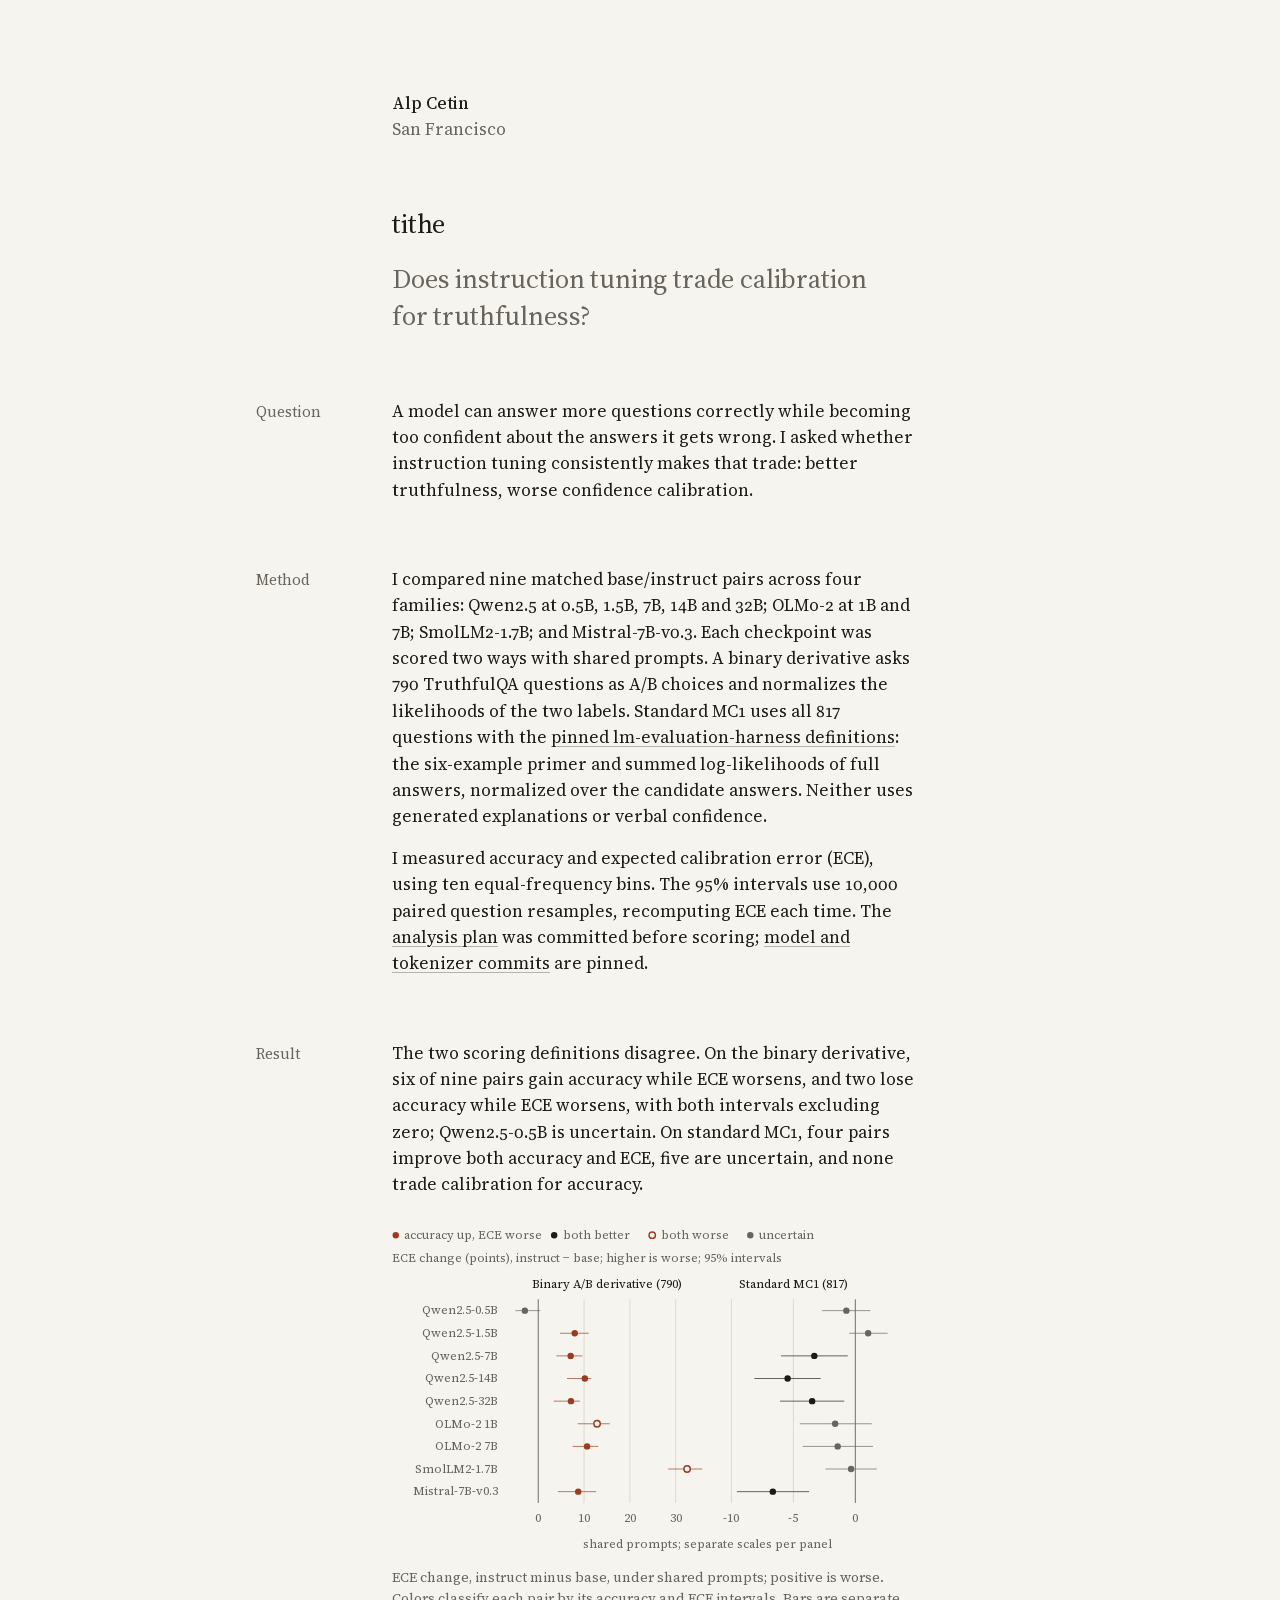
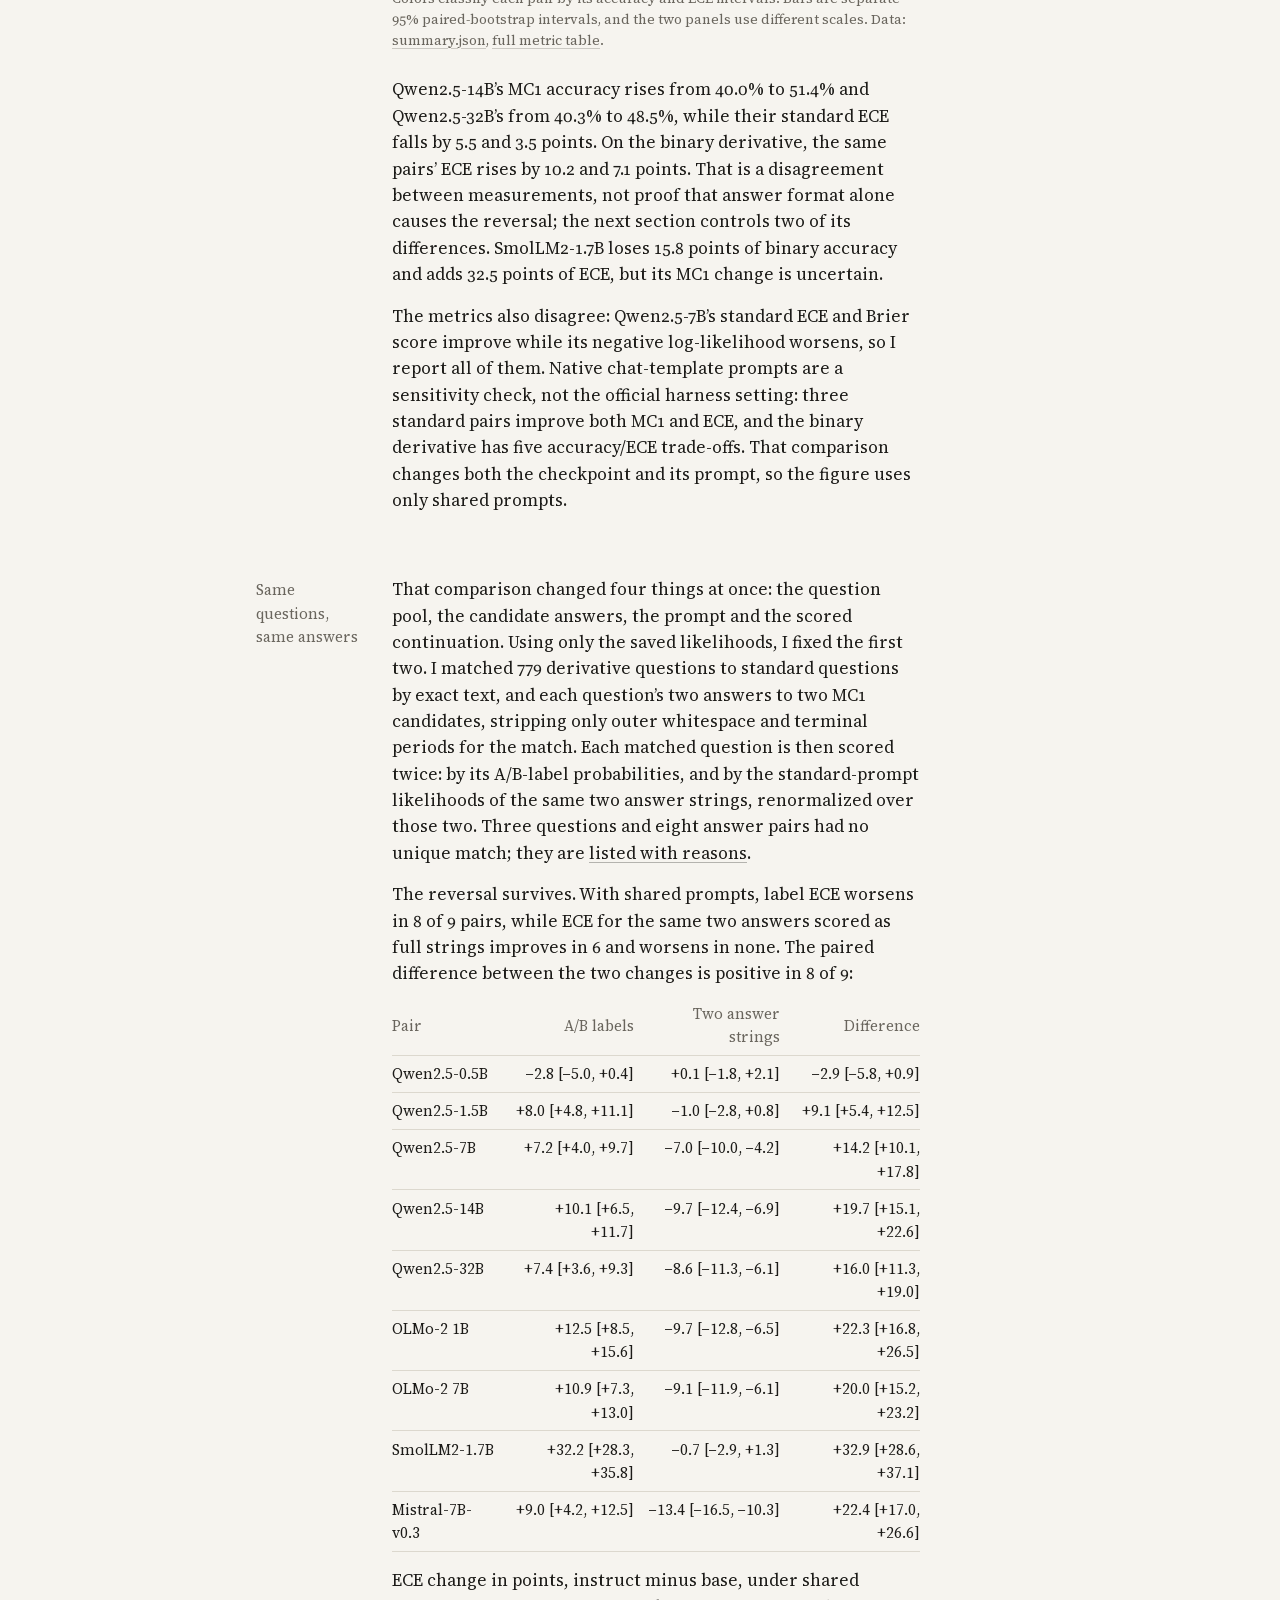
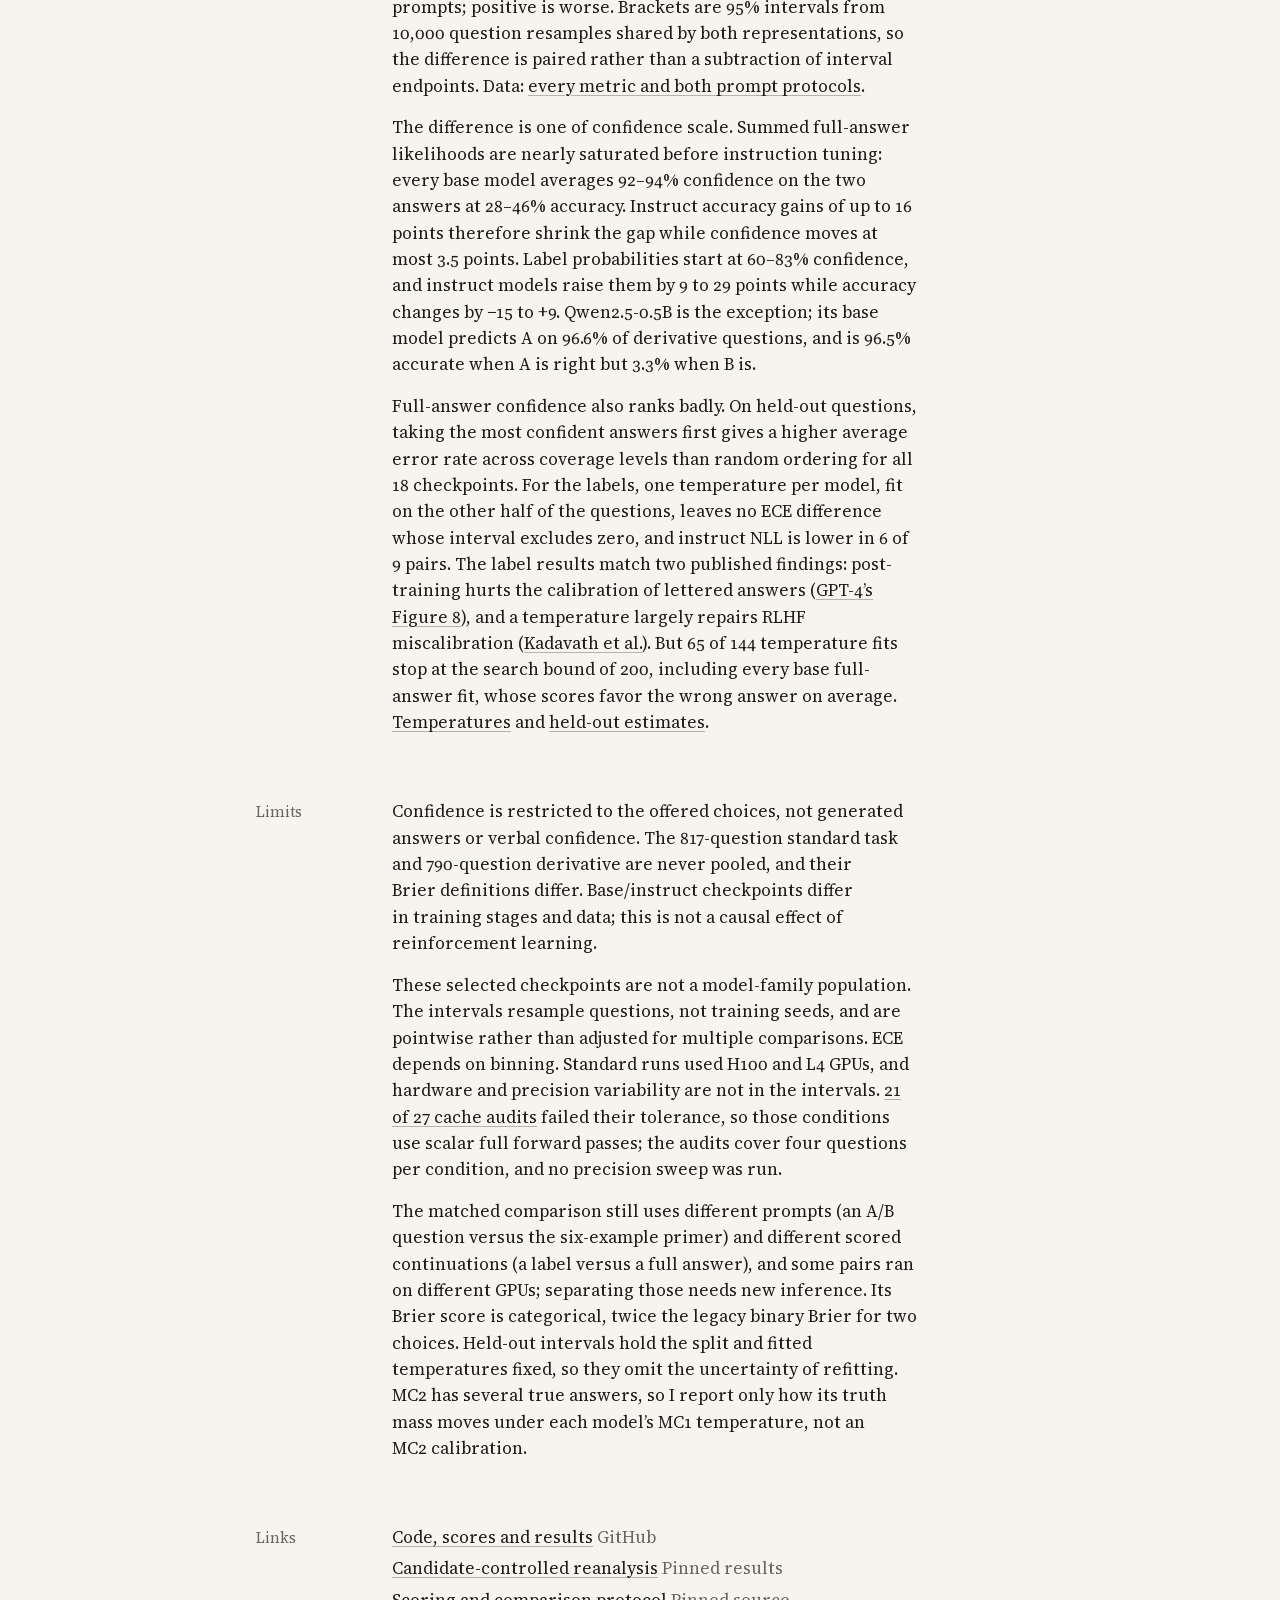
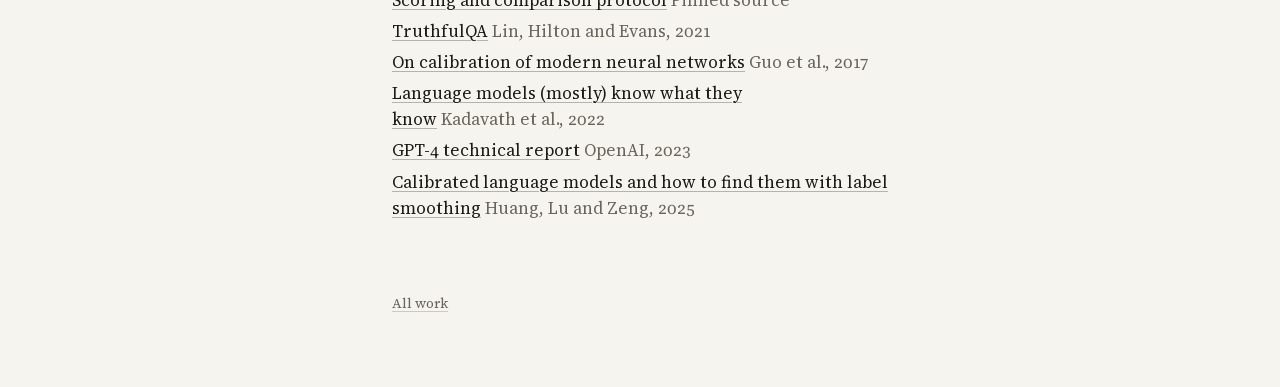
==== projects/alignmenttax/index.html @ 7b798b9d "Add the candidate-controlled tithe reanalysis" ====
<!doctype html>
<html lang="en">
<head>
  <meta charset="utf-8">
  <meta name="viewport" content="width=device-width, initial-scale=1">
  <title>tithe · Alp Cetin</title>
  <meta name="description" content="Nine base/instruct pairs on TruthfulQA: on the same questions and answers, instruction tuning worsens calibration under A/B-label scoring and improves it under full-answer scoring.">
  <link rel="canonical" href="https://mottopanikeiku.github.io/projects/alignmenttax/">
  <meta name="color-scheme" content="light dark">
  <meta name="theme-color" media="(prefers-color-scheme: light)" content="#f6f4ef">
  <meta name="theme-color" media="(prefers-color-scheme: dark)" content="#151412">
  <link rel="icon" href="/favicon.svg" type="image/svg+xml">
  <link rel="apple-touch-icon" href="/apple-touch-icon.png">
  <link rel="preload" href="/fonts/text-roman.woff2" as="font" type="font/woff2" crossorigin>
  <link rel="preload" href="/fonts/display-roman.woff2" as="font" type="font/woff2" crossorigin>
  <link rel="stylesheet" href="/site.css?v=0d1abf57f3">
  <meta property="og:type" content="article">
  <meta property="og:site_name" content="Alp Cetin">
  <meta property="og:title" content="tithe">
  <meta property="og:description" content="On the same TruthfulQA questions and answers, instruction tuning’s calibration change flips with how the answer is scored.">
  <meta property="og:url" content="https://mottopanikeiku.github.io/projects/alignmenttax/">
  <meta property="og:image" content="https://mottopanikeiku.github.io/og/alignmenttax.png">
  <meta property="og:image:width" content="1200">
  <meta property="og:image:height" content="630">
  <meta name="twitter:card" content="summary_large_image">
</head>
<body>
<div class="page">

  <header class="masthead">
    <p class="name"><a href="/">Alp Cetin</a></p>
    <p>San Francisco</p>
  </header>

  <main class="content">

    <div class="intro">
      <h1>tithe</h1>
      <p>Does instruction tuning trade calibration for truthfulness?</p>
    </div>

    <section class="block" aria-labelledby="question">
      <h2 id="question">Question</h2>
      <div class="prose">
        <p>A model can answer more questions correctly while becoming too confident about the answers it gets wrong. I asked whether instruction tuning consistently makes that trade: better truthfulness, worse confidence calibration.</p>
      </div>
    </section>

    <section class="block" aria-labelledby="method">
      <h2 id="method">Method</h2>
      <div class="prose">
        <p>I compared nine matched base/instruct pairs across four families: Qwen2.5 at 0.5B, 1.5B, 7B, 14B and 32B; OLMo-2 at 1B and 7B; SmolLM2-1.7B; and Mistral-7B-v0.3. Each checkpoint was scored two ways with shared prompts. A binary derivative asks 790 TruthfulQA questions as A/B choices and normalizes the likelihoods of the two labels. Standard MC1 uses all 817 questions with the <a href="https://github.com/EleutherAI/lm-evaluation-harness/tree/d6de81643928d653435c431bae19945d41d32520/lm_eval/tasks/truthfulqa">pinned lm-evaluation-harness definitions</a>: the six-example primer and summed log-likelihoods of full answers, normalized over the candidate answers. Neither uses generated explanations or verbal confidence.</p>
        <p>I measured accuracy and expected calibration error (ECE), using ten equal-frequency bins. The 95% intervals use 10,000 paired question resamples, recomputing ECE each time. The <a href="https://github.com/mottopanikeiku/tithe/commit/457f8c2">analysis plan</a> was committed before scoring; <a href="https://github.com/mottopanikeiku/tithe/blob/61b0ffb6890ca7f53b3e37b117b28167f57b8e88/configs/day_scale.json">model and tokenizer commits</a> are pinned.</p>
      </div>
    </section>

    <section class="block" aria-labelledby="result">
      <h2 id="result">Result</h2>
      <div class="prose">
        <p>The two scoring definitions disagree. On the binary derivative, six of nine pairs gain accuracy while ECE worsens, and two lose accuracy while ECE worsens, with both intervals excluding zero; Qwen2.5-0.5B is uncertain. On standard MC1, four pairs improve both accuracy and ECE, five are uncertain, and none trade calibration for accuracy.</p>
        <figure class="figure">
          <div class="scroll" tabindex="0" role="region" aria-labelledby="alignmenttax-title"><!-- figure:alignmenttax --><svg class="chart" viewBox="0 0 560 356" role="img" aria-labelledby="alignmenttax-title alignmenttax-desc"><title id="alignmenttax-title">Instruction tuning worsens binary-derivative ECE but not standard MC1 ECE</title><desc id="alignmenttax-desc">Expected calibration error change, instruct minus base, for nine pairs under shared prompts. On the 790-question binary derivative, six pairs gain accuracy while ECE worsens and two lose accuracy while ECE worsens; Qwen2.5-0.5B is uncertain. On 817-question standard MC1, four pairs improve both accuracy and ECE and five are uncertain. Bars are separate 95% question-bootstrap intervals.</desc><circle class="dot em" cx="4" cy="14" r="3.4"/><text x="13" y="18">accuracy up, ECE worse</text><circle class="dot strong" cx="172" cy="14" r="3.4"/><text x="181" y="18">both better</text><circle class="dot hollow em" cx="276" cy="14" r="3.4"/><text x="285" y="18">both worse</text><circle class="dot" cx="380" cy="14" r="3.4"/><text x="389" y="18">uncertain</text><text x="0" y="42">ECE change (points), instruct − base; higher is worse; 95% intervals</text><text class="strong" text-anchor="middle" x="228" y="70">Binary A/B derivative (790)</text><line class="axis" x1="155.1" y1="82" x2="155.1" y2="298"/><text text-anchor="middle" x="155.1" y="318">0</text><line class="grid" x1="203.7" y1="82" x2="203.7" y2="298"/><text text-anchor="middle" x="203.7" y="318">10</text><line class="grid" x1="252.3" y1="82" x2="252.3" y2="298"/><text text-anchor="middle" x="252.3" y="318">20</text><line class="grid" x1="300.9" y1="82" x2="300.9" y2="298"/><text text-anchor="middle" x="300.9" y="318">30</text><text class="strong" text-anchor="middle" x="425.7" y="70">Standard MC1 (817)</text><line class="grid" x1="360" y1="82" x2="360" y2="298"/><text text-anchor="middle" x="360" y="318">-10</text><line class="grid" x1="425.7" y1="82" x2="425.7" y2="298"/><text text-anchor="middle" x="425.7" y="318">-5</text><line class="axis" x1="491.4" y1="82" x2="491.4" y2="298"/><text text-anchor="middle" x="491.4" y="318">0</text><text text-anchor="end" x="112" y="98">Qwen2.5-0.5B</text><line class="ci" x1="131" y1="94" x2="157.2" y2="94"/><circle class="dot" cx="140.9" cy="94" r="3.4"/><line class="ci" x1="456" y1="94" x2="507.4" y2="94"/><circle class="dot" cx="481.9" cy="94" r="3.4"/><text text-anchor="end" x="112" y="122">Qwen2.5-1.5B</text><line class="ci em" x1="178.2" y1="118" x2="208.7" y2="118"/><circle class="dot em" cx="193.8" cy="118" r="3.4"/><line class="ci" x1="484.9" y1="118" x2="525.7" y2="118"/><circle class="dot" cx="505" cy="118" r="3.4"/><text text-anchor="end" x="112" y="146">Qwen2.5-7B</text><line class="ci em" x1="174.4" y1="142" x2="202" y2="142"/><circle class="dot em" cx="189.5" cy="142" r="3.4"/><line class="ci strong" x1="412.5" y1="142" x2="483.4" y2="142"/><circle class="dot strong" cx="447.9" cy="142" r="3.4"/><text text-anchor="end" x="112" y="170">Qwen2.5-14B</text><line class="ci em" x1="185.6" y1="166" x2="211.4" y2="166"/><circle class="dot em" cx="204.5" cy="166" r="3.4"/><line class="ci strong" x1="384.3" y1="166" x2="454.7" y2="166"/><circle class="dot strong" cx="419.6" cy="166" r="3.4"/><text text-anchor="end" x="112" y="194">Qwen2.5-32B</text><line class="ci em" x1="171.6" y1="190" x2="199.3" y2="190"/><circle class="dot em" cx="189.8" cy="190" r="3.4"/><line class="ci strong" x1="411.5" y1="190" x2="479.7" y2="190"/><circle class="dot strong" cx="445.6" cy="190" r="3.4"/><text text-anchor="end" x="112" y="218">OLMo-2 1B</text><line class="ci em" x1="196.9" y1="214" x2="231" y2="214"/><circle class="dot hollow em" cx="217.5" cy="214" r="3.4"/><line class="ci" x1="432.5" y1="214" x2="508.9" y2="214"/><circle class="dot" cx="470" cy="214" r="3.4"/><text text-anchor="end" x="112" y="242">OLMo-2 7B</text><line class="ci em" x1="191.5" y1="238" x2="218.8" y2="238"/><circle class="dot em" cx="206.9" cy="238" r="3.4"/><line class="ci" x1="435.5" y1="238" x2="510.1" y2="238"/><circle class="dot" cx="472.7" cy="238" r="3.4"/><text text-anchor="end" x="112" y="266">SmolLM2-1.7B</text><line class="ci em" x1="292.9" y1="262" x2="329" y2="262"/><circle class="dot hollow em" cx="313" cy="262" r="3.4"/><line class="ci" x1="459.8" y1="262" x2="514.2" y2="262"/><circle class="dot" cx="486.9" cy="262" r="3.4"/><text text-anchor="end" x="112" y="290">Mistral-7B-v0.3</text><line class="ci em" x1="176" y1="286" x2="216.5" y2="286"/><circle class="dot em" cx="197.5" cy="286" r="3.4"/><line class="ci strong" x1="365.8" y1="286" x2="442.4" y2="286"/><circle class="dot strong" cx="403.9" cy="286" r="3.4"/><text text-anchor="middle" x="335" y="346">shared prompts; separate scales per panel</text></svg><!-- /figure:alignmenttax --></div>
          <figcaption>ECE change, instruct minus base, under shared prompts; positive is worse. Colors classify each pair by its accuracy and ECE intervals. Bars are separate 95% paired-bootstrap intervals, and the two panels use different scales. Data: <a href="https://github.com/mottopanikeiku/tithe/blob/61b0ffb6890ca7f53b3e37b117b28167f57b8e88/results/day_scale/analysis/summary.json">summary.json</a>, <a href="https://github.com/mottopanikeiku/tithe/blob/61b0ffb6890ca7f53b3e37b117b28167f57b8e88/results/day_scale/analysis/summary.csv">full metric table</a>.</figcaption>
        </figure>
        <p>Qwen2.5-14B’s MC1 accuracy rises from 40.0% to 51.4% and Qwen2.5-32B’s from 40.3% to 48.5%, while their standard ECE falls by 5.5 and 3.5 points. On the binary derivative, the same pairs’ ECE rises by 10.2 and 7.1 points. That is a disagreement between measurements, not proof that answer format alone causes the reversal; the next section controls two of its differences. SmolLM2-1.7B loses 15.8 points of binary accuracy and adds 32.5 points of ECE, but its MC1 change is uncertain.</p>
        <p>The metrics also disagree: Qwen2.5-7B’s standard ECE and Brier score improve while its negative log-likelihood worsens, so I report all of them. Native chat-template prompts are a sensitivity check, not the official harness setting: three standard pairs improve both MC1 and ECE, and the binary derivative has five accuracy/ECE trade-offs. That comparison changes both the checkpoint and its prompt, so the figure uses only shared prompts.</p>
      </div>
    </section>

    <section class="block" aria-labelledby="control">
      <h2 id="control">Same questions, same answers</h2>
      <div class="prose">
        <p>That comparison changed four things at once: the question pool, the candidate answers, the prompt and the scored continuation. Using only the saved likelihoods, I fixed the first two. I matched 779 derivative questions to standard questions by exact text, and each question’s two answers to two MC1 candidates, stripping only outer whitespace and terminal periods for the match. Each matched question is then scored twice: by its A/B-label probabilities, and by the standard-prompt likelihoods of the same two answer strings, renormalized over those two. Three questions and eight answer pairs had no unique match; they are <a href="https://github.com/mottopanikeiku/tithe/blob/0711b19a3de77f3c46267012ee9f187a13078f7c/results/reanalysis/matching.json">listed with reasons</a>.</p>
        <p>The reversal survives. With shared prompts, label ECE worsens in 8 of 9 pairs, while ECE for the same two answers scored as full strings improves in 6 and worsens in none. The paired difference between the two changes is positive in 8 of 9:</p>
        <div class="scroll" tabindex="0" role="region" aria-label="ECE change on 779 matched questions">
        <table class="table">
          <thead>
            <tr><th scope="col">Pair</th><th scope="col" class="num">A/B labels</th><th scope="col" class="num">Two answer strings</th><th scope="col" class="num">Difference</th></tr>
          </thead>
          <tbody>
            <tr><td>Qwen2.5-0.5B</td><td class="num">−2.8 [−5.0, +0.4]</td><td class="num">+0.1 [−1.8, +2.1]</td><td class="num">−2.9 [−5.8, +0.9]</td></tr>
            <tr><td>Qwen2.5-1.5B</td><td class="num">+8.0 [+4.8, +11.1]</td><td class="num">−1.0 [−2.8, +0.8]</td><td class="num">+9.1 [+5.4, +12.5]</td></tr>
            <tr><td>Qwen2.5-7B</td><td class="num">+7.2 [+4.0, +9.7]</td><td class="num">−7.0 [−10.0, −4.2]</td><td class="num">+14.2 [+10.1, +17.8]</td></tr>
            <tr><td>Qwen2.5-14B</td><td class="num">+10.1 [+6.5, +11.7]</td><td class="num">−9.7 [−12.4, −6.9]</td><td class="num">+19.7 [+15.1, +22.6]</td></tr>
            <tr><td>Qwen2.5-32B</td><td class="num">+7.4 [+3.6, +9.3]</td><td class="num">−8.6 [−11.3, −6.1]</td><td class="num">+16.0 [+11.3, +19.0]</td></tr>
            <tr><td>OLMo-2 1B</td><td class="num">+12.5 [+8.5, +15.6]</td><td class="num">−9.7 [−12.8, −6.5]</td><td class="num">+22.3 [+16.8, +26.5]</td></tr>
            <tr><td>OLMo-2 7B</td><td class="num">+10.9 [+7.3, +13.0]</td><td class="num">−9.1 [−11.9, −6.1]</td><td class="num">+20.0 [+15.2, +23.2]</td></tr>
            <tr><td>SmolLM2-1.7B</td><td class="num">+32.2 [+28.3, +35.8]</td><td class="num">−0.7 [−2.9, +1.3]</td><td class="num">+32.9 [+28.6, +37.1]</td></tr>
            <tr><td>Mistral-7B-v0.3</td><td class="num">+9.0 [+4.2, +12.5]</td><td class="num">−13.4 [−16.5, −10.3]</td><td class="num">+22.4 [+17.0, +26.6]</td></tr>
          </tbody>
        </table>
        </div>
        <p>ECE change in points, instruct minus base, under shared prompts; positive is worse. Brackets are 95% intervals from 10,000 question resamples shared by both representations, so the difference is paired rather than a subtraction of interval endpoints. Data: <a href="https://github.com/mottopanikeiku/tithe/blob/0711b19a3de77f3c46267012ee9f187a13078f7c/results/reanalysis/candidate_control.csv">every metric and both prompt protocols</a>.</p>
        <p>The difference is one of confidence scale. Summed full-answer likelihoods are nearly saturated before instruction tuning: every base model averages 92–94% confidence on the two answers at 28–46% accuracy. Instruct accuracy gains of up to 16 points therefore shrink the gap while confidence moves at most 3.5 points. Label probabilities start at 60–83% confidence, and instruct models raise them by 9 to 29 points while accuracy changes by −15 to +9. Qwen2.5-0.5B is the exception; its base model predicts A on 96.6% of derivative questions, and is 96.5% accurate when A is right but 3.3% when B is.</p>
        <p>Full-answer confidence also ranks badly. On held-out questions, taking the most confident answers first gives a higher average error rate across coverage levels than random ordering for all 18 checkpoints. For the labels, one temperature per model, fit on the other half of the questions, leaves no ECE difference whose interval excludes zero, and instruct NLL is lower in 6 of 9 pairs. The label results match two published findings: post-training hurts the calibration of lettered answers (<a href="https://arxiv.org/html/2303.08774v6#S5.F8">GPT-4’s Figure 8</a>), and a temperature largely repairs RLHF miscalibration (<a href="https://arxiv.org/abs/2207.05221">Kadavath et al.</a>). But 65 of 144 temperature fits stop at the search bound of 200, including every base full-answer fit, whose scores favor the wrong answer on average. <a href="https://github.com/mottopanikeiku/tithe/blob/0711b19a3de77f3c46267012ee9f187a13078f7c/results/reanalysis/temperatures.csv">Temperatures</a> and <a href="https://github.com/mottopanikeiku/tithe/blob/0711b19a3de77f3c46267012ee9f187a13078f7c/results/reanalysis/held_out.csv">held-out estimates</a>.</p>
      </div>
    </section>

    <section class="block" aria-labelledby="limits">
      <h2 id="limits">Limits</h2>
      <div class="prose">
        <p>Confidence is restricted to the offered choices, not generated answers or verbal confidence. The 817-question standard task and 790-question derivative are never pooled, and their Brier definitions differ. Base/instruct checkpoints differ in training stages and data; this is not a causal effect of reinforcement learning.</p>
        <p>These selected checkpoints are not a model-family population. The intervals resample questions, not training seeds, and are pointwise rather than adjusted for multiple comparisons. ECE depends on binning. Standard runs used H100 and L4 GPUs, and hardware and precision variability are not in the intervals. <a href="https://github.com/mottopanikeiku/tithe/blob/61b0ffb6890ca7f53b3e37b117b28167f57b8e88/results/day_scale/numerical_audit.json">21 of 27 cache audits</a> failed their tolerance, so those conditions use scalar full forward passes; the audits cover four questions per condition, and no precision sweep was run.</p>
        <p>The matched comparison still uses different prompts (an A/B question versus the six-example primer) and different scored continuations (a label versus a full answer), and some pairs ran on different GPUs; separating those needs new inference. Its Brier score is categorical, twice the legacy binary Brier for two choices. Held-out intervals hold the split and fitted temperatures fixed, so they omit the uncertainty of refitting. MC2 has several true answers, so I report only how its truth mass moves under each model’s MC1 temperature, not an MC2 calibration.</p>
      </div>
    </section>

    <section class="block" aria-labelledby="links">
      <h2 id="links">Links</h2>
      <ul class="rows">
        <li class="entry"><p class="title"><a href="https://github.com/mottopanikeiku/tithe">Code, scores and results</a> <span class="org">GitHub</span></p></li>
        <li class="entry"><p class="title"><a href="https://github.com/mottopanikeiku/tithe/tree/0711b19a3de77f3c46267012ee9f187a13078f7c/results/reanalysis">Candidate-controlled reanalysis</a> <span class="org">Pinned results</span></p></li>
        <li class="entry"><p class="title"><a href="https://github.com/mottopanikeiku/tithe/blob/61b0ffb6890ca7f53b3e37b117b28167f57b8e88/docs/PROTOCOL.md">Scoring and comparison protocol</a> <span class="org">Pinned source</span></p></li>
        <li class="entry"><p class="title"><a href="https://arxiv.org/abs/2109.07958">TruthfulQA</a> <span class="org">Lin, Hilton and Evans, 2021</span></p></li>
        <li class="entry"><p class="title"><a href="https://arxiv.org/abs/1706.04599">On calibration of modern neural networks</a> <span class="org">Guo et al., 2017</span></p></li>
        <li class="entry"><p class="title"><a href="https://arxiv.org/abs/2207.05221">Language models (mostly) know what they know</a> <span class="org">Kadavath et al., 2022</span></p></li>
        <li class="entry"><p class="title"><a href="https://arxiv.org/abs/2303.08774">GPT-4 technical report</a> <span class="org">OpenAI, 2023</span></p></li>
        <li class="entry"><p class="title"><a href="https://arxiv.org/abs/2508.00264">Calibrated language models and how to find them with label smoothing</a> <span class="org">Huang, Lu and Zeng, 2025</span></p></li>
      </ul>
    </section>

  </main>

  <footer class="colophon">
    <p><a href="/">All work</a></p>
  </footer>

</div>
</body>
</html>
---- site.css ----
/* After editing this file, run `python3 tools/stamp.py` so pages link the
   new version instead of a browser's cached copy.

   Source Serif 4 by Frank Grießhammer, subset and renamed per its OFL
   Reserved Font Name; see tools/subset-fonts.py and fonts/OFL.txt. */

@font-face {
  font-family: "AC Text";
  src: url("/fonts/text-roman.woff2") format("woff2");
  font-weight: 400 600;
  font-style: normal;
  font-display: swap;
}

@font-face {
  font-family: "AC Display";
  src: url("/fonts/display-roman.woff2") format("woff2");
  font-weight: 400;
  font-style: normal;
  font-display: swap;
}

:root {
  --paper: #f6f4ef;
  --ink: #1c1b18;
  --muted: #69655d;
  --accent: #9a3b22;
  --rule: #dcd8ce;
  --signal: #c8331e; /* the tenth dot in the Tenth Man Labs mark */
  --serif: "AC Text", Charter, "Bitstream Charter", "Sitka Text", Cambria, Georgia, serif;
  color-scheme: light dark;
}

@media (prefers-color-scheme: dark) {
  :root {
    --paper: #151412;
    --ink: #e8e5de;
    --muted: #9d988e;
    --accent: #e08f72;
    --rule: #2f2d29;
    --signal: #e2553d;
  }

  body {
    -webkit-font-smoothing: antialiased;
    -moz-osx-font-smoothing: grayscale;
  }
}

*,
*::before,
*::after {
  box-sizing: border-box;
}

html {
  background: var(--paper);
  color: var(--ink);
  -webkit-text-size-adjust: 100%;
  text-size-adjust: 100%;
}

body {
  margin: 0;
  font-family: var(--serif);
  font-size: 1.0625rem;
  line-height: 1.55;
  font-kerning: normal;
  font-variant-numeric: oldstyle-nums proportional-nums;
  font-synthesis: none;
}

h1,
h2,
h3,
p,
ul {
  margin: 0;
  padding: 0;
  font-size: inherit;
  font-weight: inherit;
}

ul {
  list-style: none;
}

p {
  text-wrap: pretty;
}

a {
  color: inherit;
  text-decoration-line: underline;
  text-decoration-thickness: 0.06em;
  text-underline-offset: 0.2em;
  text-decoration-color: color-mix(in srgb, currentColor 30%, transparent);
  transition: text-decoration-color 120ms ease-out;
}

a:hover {
  text-decoration-color: currentColor;
}

a:focus-visible {
  outline: 2px solid var(--accent);
  outline-offset: 2px;
  border-radius: 1px;
}

::selection {
  background: color-mix(in srgb, var(--accent) 24%, transparent);
}

.nb {
  white-space: nowrap;
}

.print-only {
  display: none;
}

.vh {
  position: absolute;
  width: 1px;
  height: 1px;
  overflow: hidden;
  clip-path: inset(50%);
  white-space: nowrap;
}

/* Layout: every line of text starts at one left edge. Section names hang
   in the left margin; years sit in a narrow column on the right. */

.page {
  display: grid;
  column-gap: 2rem;
  grid-template-columns:
    [full-start] minmax(0, 1fr)
    [label-start] 6.5rem
    [label-end main-start] minmax(0, 33rem)
    [main-end year-start] 4.5rem
    [year-end] minmax(0, 1fr) [full-end];
  padding-block: clamp(3rem, 10vh, 7rem) clamp(3rem, 8vh, 5rem);
}

.masthead,
.intro,
.colophon {
  grid-column: main-start / year-end;
}

.content,
.block {
  grid-column: label-start / year-end;
  display: grid;
  grid-template-columns: subgrid;
}

.block > ul,
.entry {
  grid-column: main-start / year-end;
  display: grid;
  grid-template-columns: subgrid;
}

/* Masthead and intro */

.masthead .name {
  font-weight: 500;
}

.masthead .name a {
  text-decoration: none;
}

.masthead p:not(.name) {
  color: var(--muted);
}

.intro {
  margin-top: clamp(2.5rem, 7vh, 4.5rem);
  max-width: 31em;
  font-family: "AC Display", var(--serif);
  font-size: clamp(1.375rem, 1.05rem + 1.05vw, 1.6875rem);
  line-height: 1.36;
  letter-spacing: -0.006em;
}

.intro > * + * {
  margin-top: 0.7em;
  color: var(--muted);
}

/* Sections */

.block {
  margin-top: clamp(3rem, 7vh, 4.25rem);
  align-items: baseline;
}

.block > h2 {
  grid-column: label;
  grid-row: 1;
  font-size: 0.9375rem;
  color: var(--muted);
}

.block > ul {
  grid-row: 1;
  row-gap: 1.4rem;
}

.block > ul.rows {
  row-gap: 0.3rem;
}

.entry {
  align-items: baseline;
}

.title {
  grid-column: main;
  font-weight: 500;
}

.rows .title {
  font-weight: 400;
}

.title .org {
  white-space: nowrap;
  font-weight: 400;
  color: var(--muted);
}

.year {
  grid-column: year;
  text-align: right;
  font-size: 0.9375rem;
  color: var(--muted);
  font-variant-numeric: lining-nums tabular-nums;
}

.desc {
  grid-column: main;
  margin-top: 0.2rem;
  color: var(--muted);
}

/* Tenth Man Labs: the mark in the margin, the description in ink. */

.lead .mark {
  grid-column: label;
  grid-row: 1;
  align-self: start;
  width: 1.05rem;
  height: 1.05rem;
  margin-top: 0.3rem;
  fill: currentColor;
}

.lead .mark .tenth {
  fill: var(--signal);
}

.lead .desc {
  color: var(--ink);
}

.lead .desc + .desc {
  margin-top: 0.6rem;
}

code {
  font-family: ui-monospace, "SF Mono", Menlo, Consolas, "Liberation Mono", monospace;
  font-size: 0.82em;
}

/* Project pages: prose in the main column, section names in the margin. */

.block > .prose {
  grid-column: main;
  grid-row: 1;
}

.prose > * + * {
  margin-top: 0.9em;
}

.prose .figure {
  margin: 1.5rem 0 1.6rem;
}

.figure .scroll {
  overflow-x: auto;
}

.figure .scroll:focus-visible {
  outline: 2px solid var(--accent);
  outline-offset: 2px;
}

.figure figcaption {
  margin-top: 0.6rem;
  font-size: 0.875rem;
  line-height: 1.5;
  color: var(--muted);
}

/* Figures are drawn by tools/figures.py; colors follow the theme. */

.chart {
  display: block;
  width: 100%;
  min-width: 440px;
  height: auto;
  overflow: visible;
}

.chart text {
  font-family: var(--serif);
  font-size: 13px;
  fill: var(--muted);
  font-variant-numeric: lining-nums tabular-nums;
}

.chart text.strong { fill: var(--ink); }
.chart text.em { fill: var(--accent); }
.chart text.on-dark { fill: var(--paper); }
.chart .grid { stroke: var(--rule); stroke-width: 1; }
.chart .axis { stroke: var(--muted); stroke-width: 1; }
.chart .line { fill: none; stroke: var(--muted); stroke-width: 1.5; }
.chart .line.strong { stroke: var(--ink); }
.chart .line.em { stroke: var(--accent); }
.chart .line.dash { stroke-dasharray: 5 4; }
.chart .line.faint { stroke-width: 1; opacity: 0.45; }
.chart .mean { stroke: var(--ink); stroke-width: 2.5; }
.chart .dot { fill: var(--muted); }
.chart .dot.strong { fill: var(--ink); }
.chart .dot.em { fill: var(--accent); }
.chart .dot.hollow { fill: var(--paper); stroke: var(--muted); stroke-width: 1; }
.chart .dot.hollow.em { stroke: var(--accent); stroke-width: 1.5; }
.chart .dot.hollow.strong { stroke: var(--ink); stroke-width: 1.5; }
.chart .ci { stroke: var(--muted); stroke-width: 1; opacity: 0.7; }
.chart .ci.strong { stroke: var(--ink); }
.chart .ci.em { stroke: var(--accent); }
.chart .seg.ink { fill: var(--ink); }
.chart .seg.em { fill: var(--accent); }
.chart .seg.muted { fill: var(--muted); }
.chart .seg.light { fill: var(--rule); }

.table {
  width: 100%;
  border-collapse: collapse;
  font-size: 0.9375rem;
  font-variant-numeric: lining-nums tabular-nums;
}

.table th {
  text-align: left;
  font-weight: 400;
  color: var(--muted);
  padding: 0 0.75rem 0.4rem 0;
  border-bottom: 1px solid var(--rule);
}

.table td {
  padding: 0.4rem 0.75rem 0.4rem 0;
  border-bottom: 1px solid var(--rule);
  vertical-align: baseline;
}

.table .num {
  text-align: right;
}

.table tr > :last-child {
  padding-right: 0;
}

.colophon {
  margin-top: clamp(3.5rem, 8vh, 5rem);
  font-size: 0.875rem;
  color: var(--muted);
}

/* Medium screens: same structure, narrower margins. */

@media screen and (max-width: 62rem) {
  .page {
    column-gap: 1.5rem;
    grid-template-columns:
      [full-start] minmax(1.25rem, 1fr)
      [label-start] 5.25rem
      [label-end main-start] minmax(0, 33rem)
      [main-end year-start] 3.75rem
      [year-end] minmax(1.25rem, 1fr) [full-end];
  }
}

/* Small screens: one column. Section names sit above their entries and
   years share the title line. */

@media screen and (max-width: 40rem) {
  body {
    font-size: 1.03125rem;
  }

  .page {
    column-gap: 0;
    grid-template-columns:
      [full-start] 1.25rem
      [label-start main-start] minmax(0, 1fr)
      [main-end year-start] auto
      [year-end label-end] 1.25rem [full-end];
  }

  .block > h2,
  .lead .mark {
    margin-bottom: 0.9rem;
  }

  .block > ul {
    grid-row: auto;
  }

  .block > .prose {
    grid-row: auto;
    grid-column: main-start / year-end;
  }

  .year {
    padding-left: 1rem;
  }

  .desc {
    grid-column: main-start / year-end;
  }

  .figure .scroll {
    margin-inline: -1.25rem;
    padding-inline: 1.25rem;
  }

  .chart {
    min-width: 480px;
  }
}

/* Print: a CV. Chromium cannot fragment nested subgrids across pages
   (pushed rows overlap the next section), so print uses blocks, floats
   for the margin labels, and a small grid per entry. */

@media print {
  :root {
    --paper: #fff;
    --ink: #000;
    --muted: #555;
    --signal: #c8331e;
  }

  @page {
    margin: 11mm 15mm;
  }

  html {
    font-size: 11px;
  }

  body {
    line-height: 1.4;
  }

  .page,
  .content,
  .block,
  .block > ul {
    display: block;
    padding: 0;
  }

  .masthead,
  .intro,
  .colophon,
  .block > ul {
    margin-left: 8.5rem;
  }

  .intro {
    margin-top: 0.8rem;
    font-size: 1.2rem;
    max-width: 34em;
  }

  .block {
    margin-top: 1rem;
  }

  .block > h2,
  .lead .mark {
    float: left;
    width: 6.5rem;
  }

  .lead .mark {
    width: 1.05rem;
  }

  .entry {
    grid-template-columns: [main-start] minmax(0, 1fr) [main-end year-start] 4.5rem [year-end];
    column-gap: 2rem;
    break-inside: avoid;
  }

  .entry + .entry {
    margin-top: 0.4rem;
  }

  .rows > .entry + .entry {
    margin-top: 0.15rem;
  }

  a {
    text-decoration: none;
  }

  [data-print]::after {
    content: "\2002" attr(data-print);
    font-weight: 400;
    font-size: 0.9em;
    color: var(--muted);
  }

  .colophon,
  .contact,
  .screen-only,
  .brief .desc {
    display: none;
  }

  .masthead .print-only {
    display: block;
  }
}
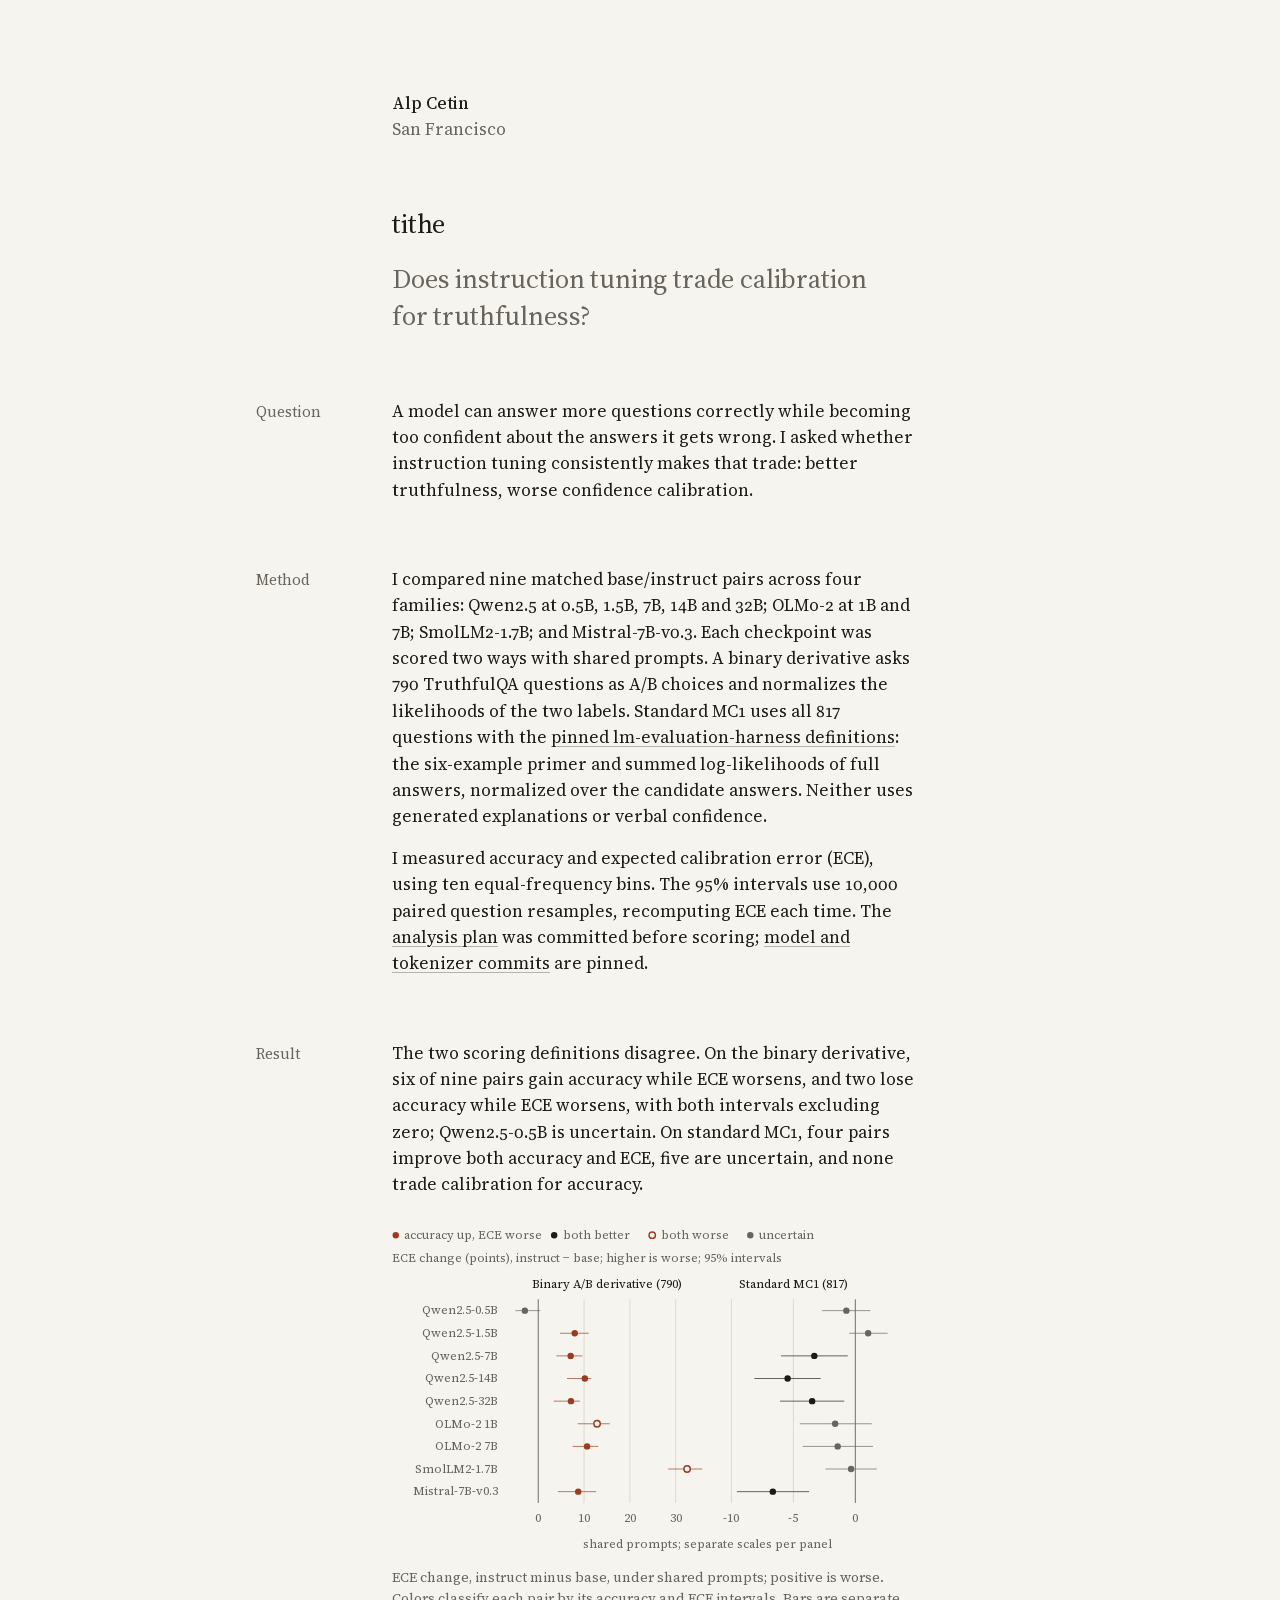
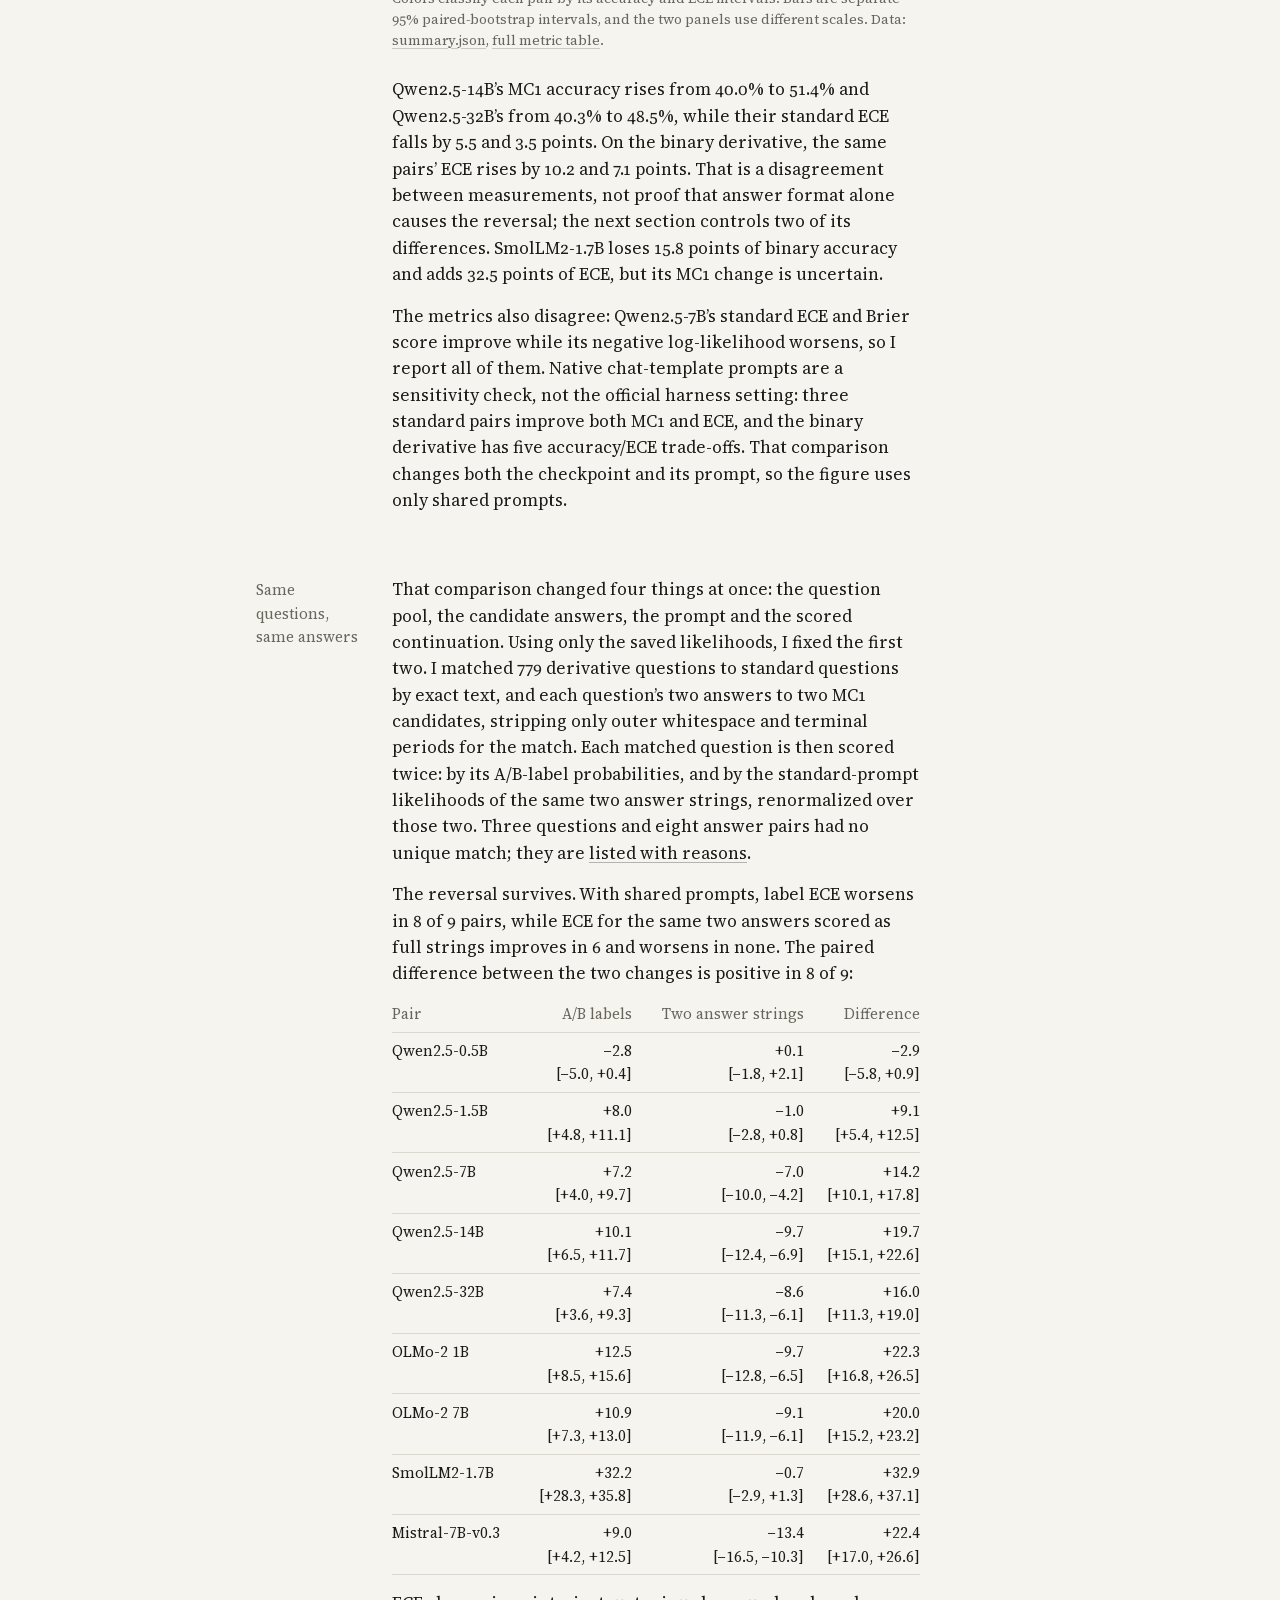
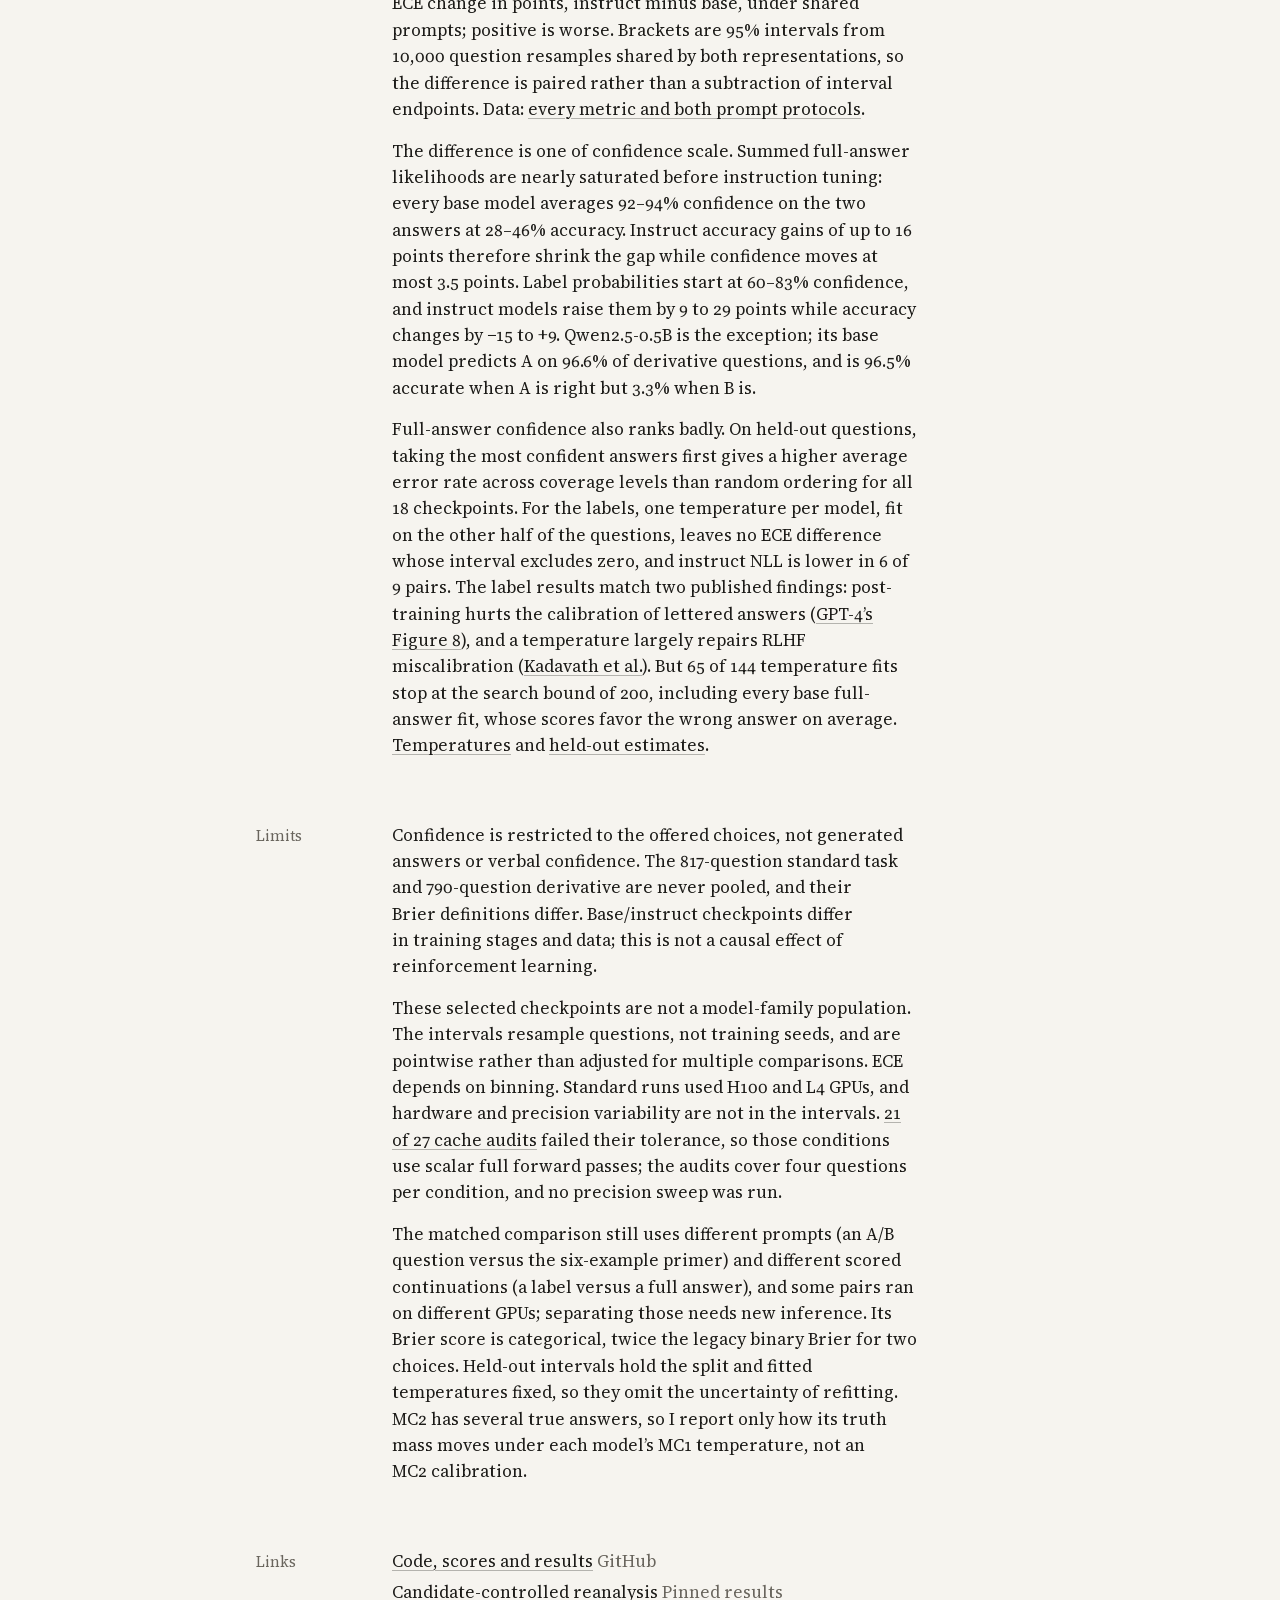
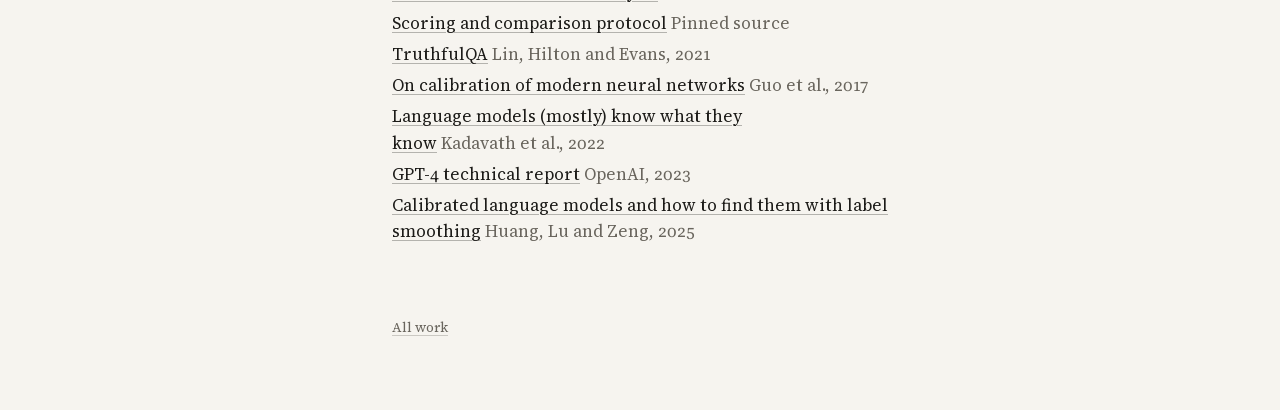
==== commit 181723ef: "Put the reanalysis intervals on their own lines" ====
--- a/projects/alignmenttax/index.html
+++ b/projects/alignmenttax/index.html
@@ -78,15 +78,15 @@
             <tr><th scope="col">Pair</th><th scope="col" class="num">A/B labels</th><th scope="col" class="num">Two answer strings</th><th scope="col" class="num">Difference</th></tr>
           </thead>
           <tbody>
-            <tr><td>Qwen2.5-0.5B</td><td class="num">−2.8 [−5.0, +0.4]</td><td class="num">+0.1 [−1.8, +2.1]</td><td class="num">−2.9 [−5.8, +0.9]</td></tr>
-            <tr><td>Qwen2.5-1.5B</td><td class="num">+8.0 [+4.8, +11.1]</td><td class="num">−1.0 [−2.8, +0.8]</td><td class="num">+9.1 [+5.4, +12.5]</td></tr>
-            <tr><td>Qwen2.5-7B</td><td class="num">+7.2 [+4.0, +9.7]</td><td class="num">−7.0 [−10.0, −4.2]</td><td class="num">+14.2 [+10.1, +17.8]</td></tr>
-            <tr><td>Qwen2.5-14B</td><td class="num">+10.1 [+6.5, +11.7]</td><td class="num">−9.7 [−12.4, −6.9]</td><td class="num">+19.7 [+15.1, +22.6]</td></tr>
-            <tr><td>Qwen2.5-32B</td><td class="num">+7.4 [+3.6, +9.3]</td><td class="num">−8.6 [−11.3, −6.1]</td><td class="num">+16.0 [+11.3, +19.0]</td></tr>
-            <tr><td>OLMo-2 1B</td><td class="num">+12.5 [+8.5, +15.6]</td><td class="num">−9.7 [−12.8, −6.5]</td><td class="num">+22.3 [+16.8, +26.5]</td></tr>
-            <tr><td>OLMo-2 7B</td><td class="num">+10.9 [+7.3, +13.0]</td><td class="num">−9.1 [−11.9, −6.1]</td><td class="num">+20.0 [+15.2, +23.2]</td></tr>
-            <tr><td>SmolLM2-1.7B</td><td class="num">+32.2 [+28.3, +35.8]</td><td class="num">−0.7 [−2.9, +1.3]</td><td class="num">+32.9 [+28.6, +37.1]</td></tr>
-            <tr><td>Mistral-7B-v0.3</td><td class="num">+9.0 [+4.2, +12.5]</td><td class="num">−13.4 [−16.5, −10.3]</td><td class="num">+22.4 [+17.0, +26.6]</td></tr>
+            <tr><td>Qwen2.5-0.5B</td><td class="num">−2.8<br>[−5.0,&nbsp;+0.4]</td><td class="num">+0.1<br>[−1.8,&nbsp;+2.1]</td><td class="num">−2.9<br>[−5.8,&nbsp;+0.9]</td></tr>
+            <tr><td>Qwen2.5-1.5B</td><td class="num">+8.0<br>[+4.8,&nbsp;+11.1]</td><td class="num">−1.0<br>[−2.8,&nbsp;+0.8]</td><td class="num">+9.1<br>[+5.4,&nbsp;+12.5]</td></tr>
+            <tr><td>Qwen2.5-7B</td><td class="num">+7.2<br>[+4.0,&nbsp;+9.7]</td><td class="num">−7.0<br>[−10.0,&nbsp;−4.2]</td><td class="num">+14.2<br>[+10.1,&nbsp;+17.8]</td></tr>
+            <tr><td>Qwen2.5-14B</td><td class="num">+10.1<br>[+6.5,&nbsp;+11.7]</td><td class="num">−9.7<br>[−12.4,&nbsp;−6.9]</td><td class="num">+19.7<br>[+15.1,&nbsp;+22.6]</td></tr>
+            <tr><td>Qwen2.5-32B</td><td class="num">+7.4<br>[+3.6,&nbsp;+9.3]</td><td class="num">−8.6<br>[−11.3,&nbsp;−6.1]</td><td class="num">+16.0<br>[+11.3,&nbsp;+19.0]</td></tr>
+            <tr><td>OLMo-2 1B</td><td class="num">+12.5<br>[+8.5,&nbsp;+15.6]</td><td class="num">−9.7<br>[−12.8,&nbsp;−6.5]</td><td class="num">+22.3<br>[+16.8,&nbsp;+26.5]</td></tr>
+            <tr><td>OLMo-2 7B</td><td class="num">+10.9<br>[+7.3,&nbsp;+13.0]</td><td class="num">−9.1<br>[−11.9,&nbsp;−6.1]</td><td class="num">+20.0<br>[+15.2,&nbsp;+23.2]</td></tr>
+            <tr><td>SmolLM2-1.7B</td><td class="num">+32.2<br>[+28.3,&nbsp;+35.8]</td><td class="num">−0.7<br>[−2.9,&nbsp;+1.3]</td><td class="num">+32.9<br>[+28.6,&nbsp;+37.1]</td></tr>
+            <tr><td>Mistral-7B-v0.3</td><td class="num">+9.0<br>[+4.2,&nbsp;+12.5]</td><td class="num">−13.4<br>[−16.5,&nbsp;−10.3]</td><td class="num">+22.4<br>[+17.0,&nbsp;+26.6]</td></tr>
           </tbody>
         </table>
         </div>
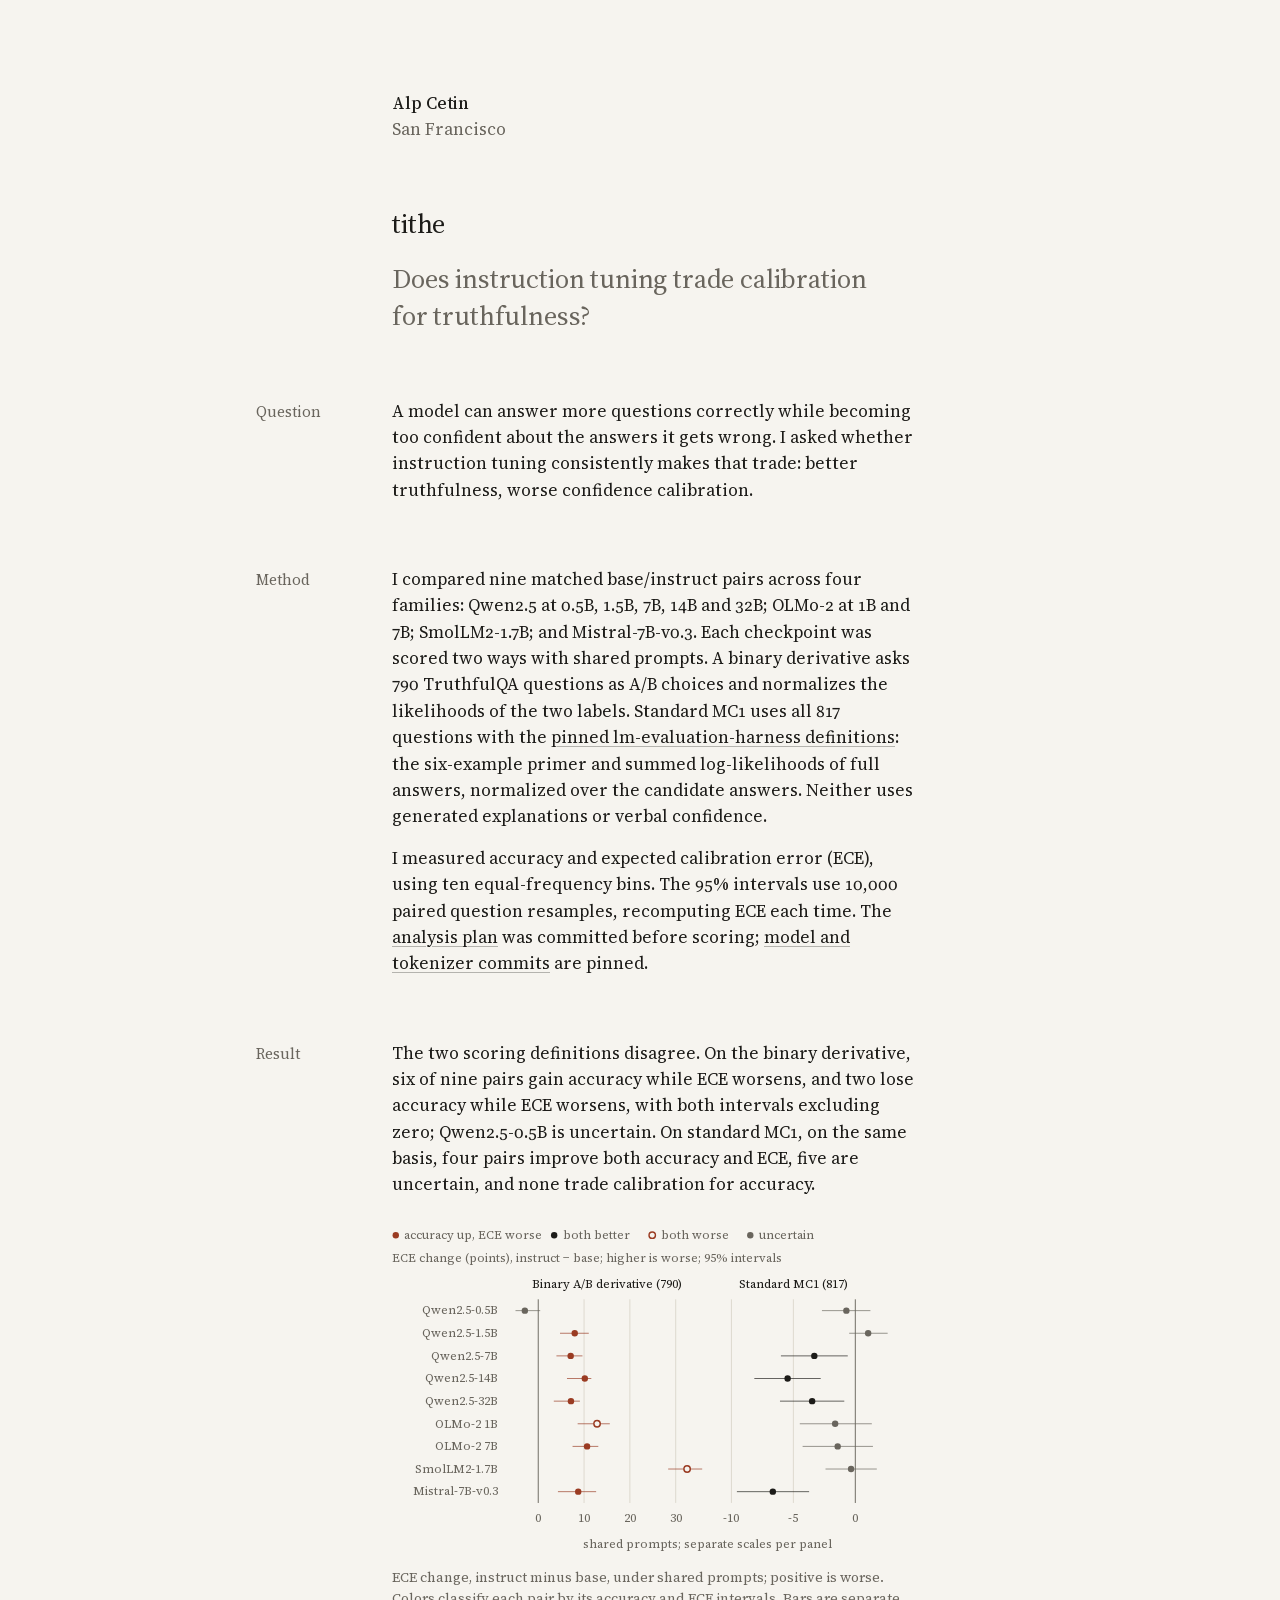
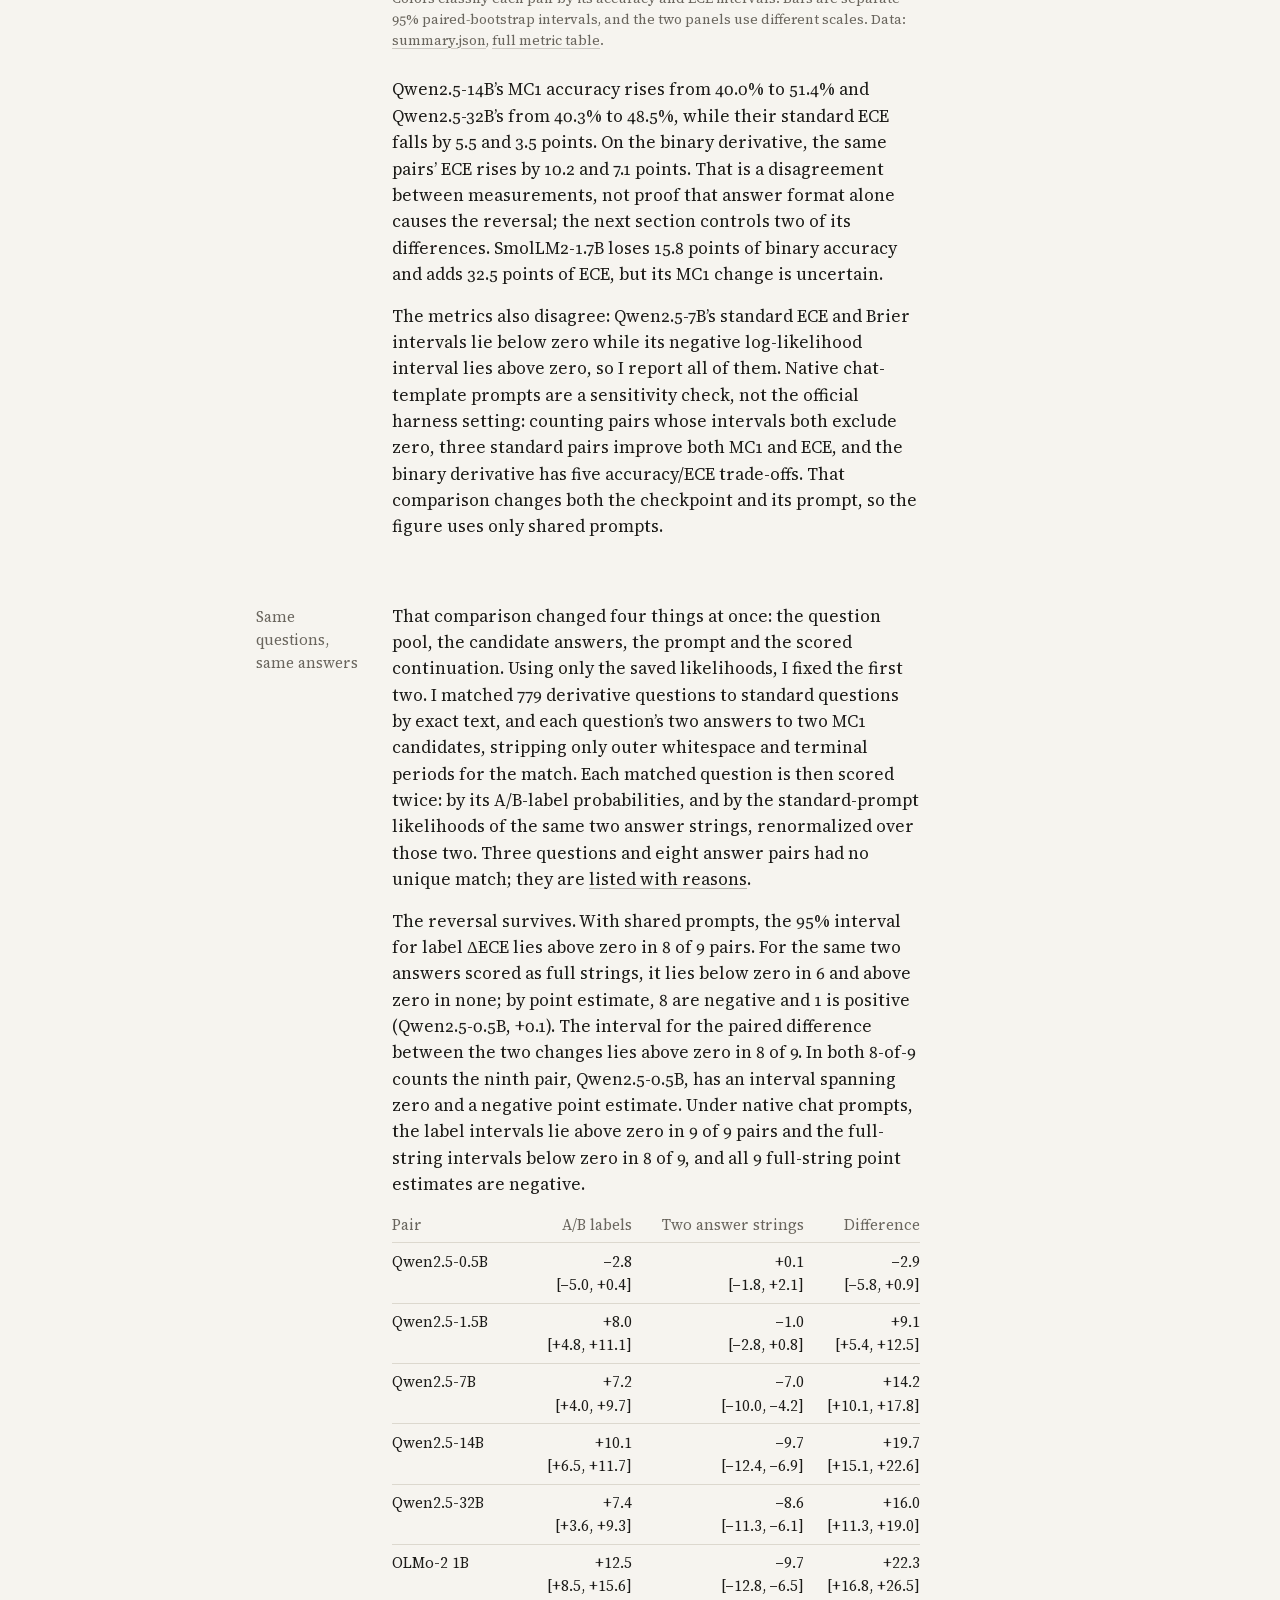
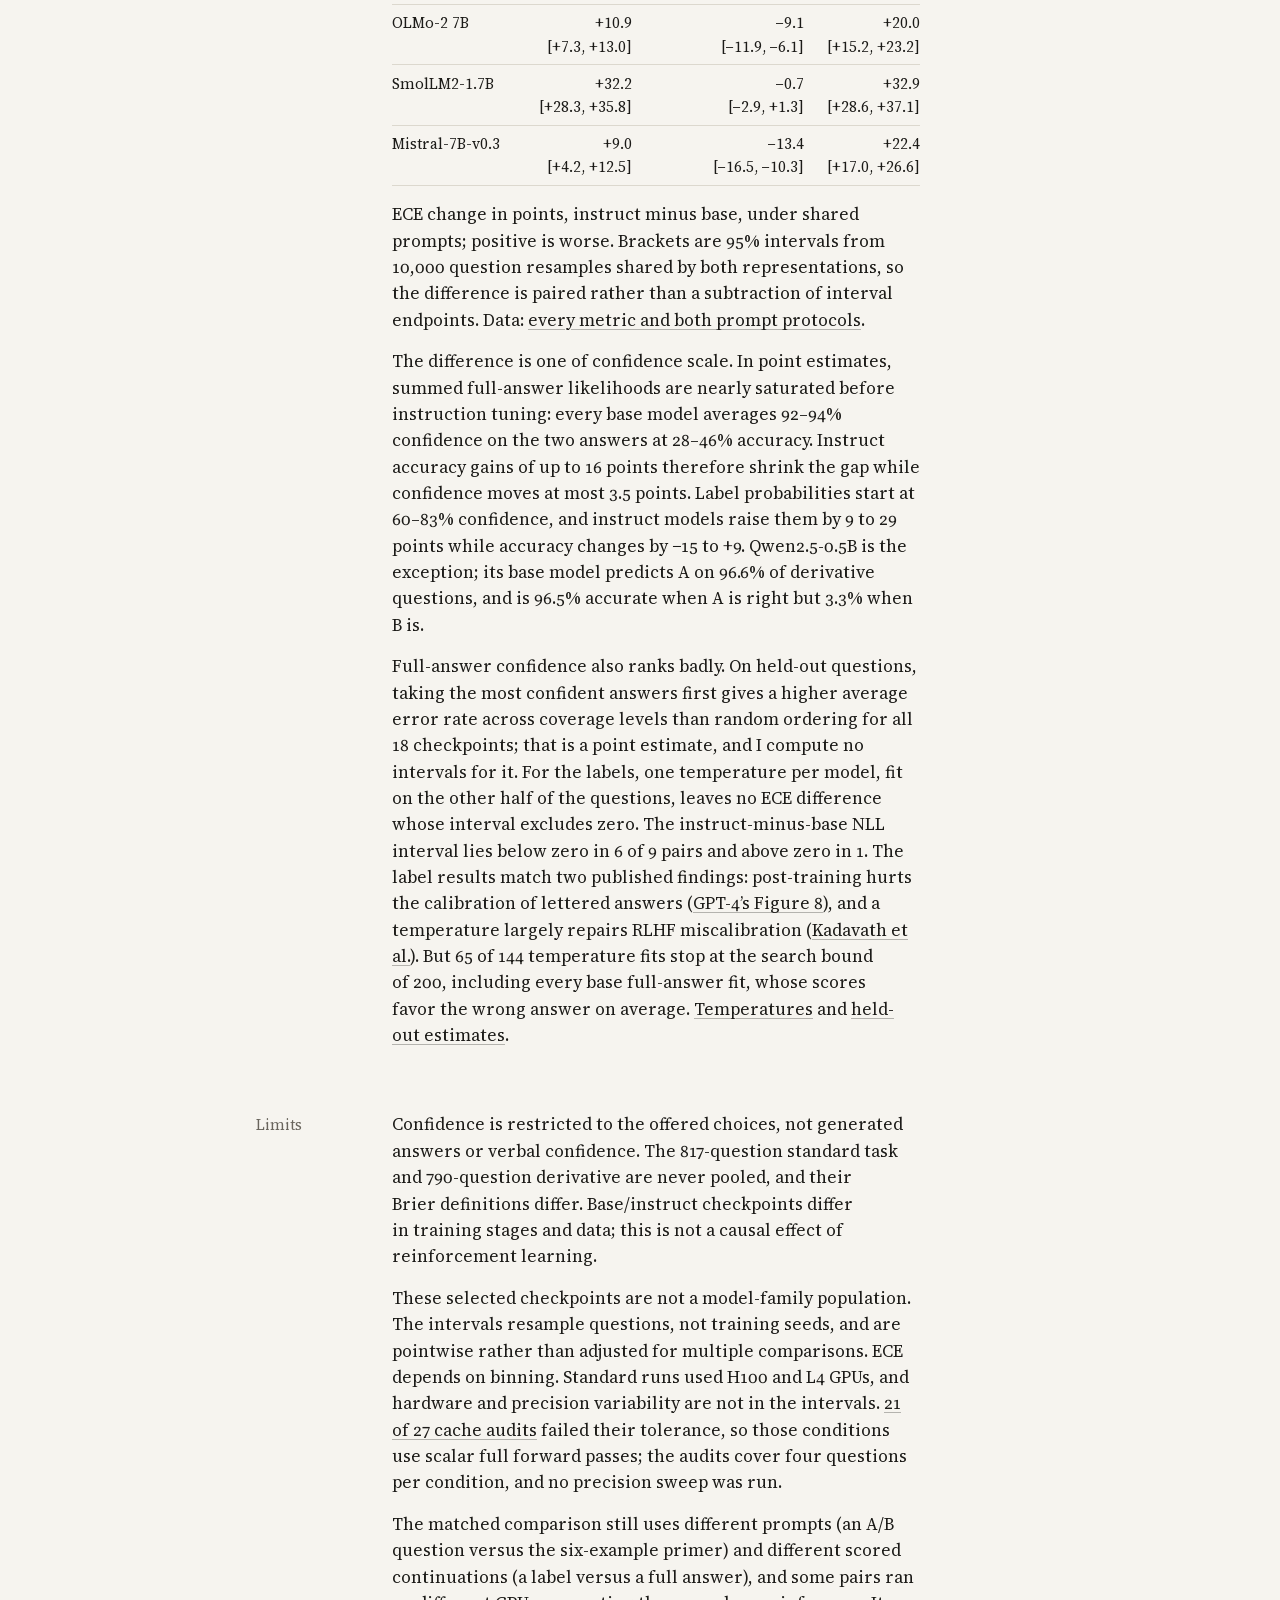
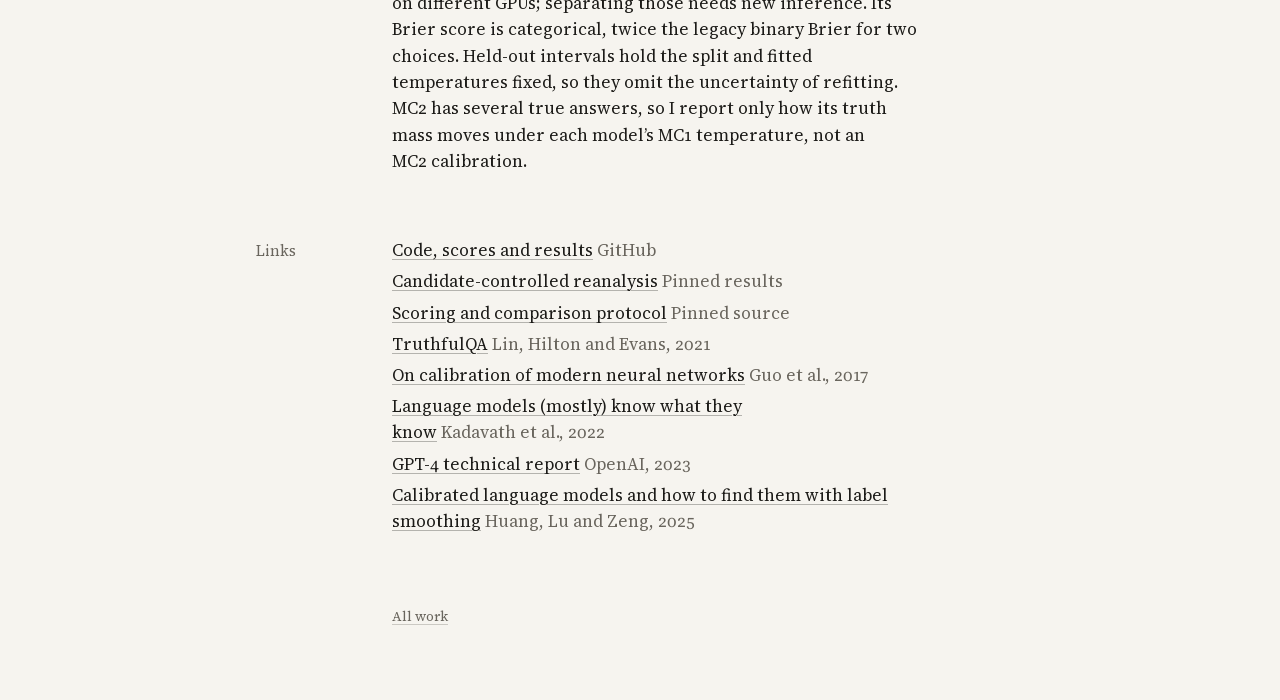
==== commit 07e82391: "State whether each count uses intervals or point estimates" ====
--- a/projects/alignmenttax/index.html
+++ b/projects/alignmenttax/index.html
@@ -57,13 +57,13 @@
     <section class="block" aria-labelledby="result">
       <h2 id="result">Result</h2>
       <div class="prose">
-        <p>The two scoring definitions disagree. On the binary derivative, six of nine pairs gain accuracy while ECE worsens, and two lose accuracy while ECE worsens, with both intervals excluding zero; Qwen2.5-0.5B is uncertain. On standard MC1, four pairs improve both accuracy and ECE, five are uncertain, and none trade calibration for accuracy.</p>
+        <p>The two scoring definitions disagree. On the binary derivative, six of nine pairs gain accuracy while ECE worsens, and two lose accuracy while ECE worsens, with both intervals excluding zero; Qwen2.5-0.5B is uncertain. On standard MC1, on the same basis, four pairs improve both accuracy and ECE, five are uncertain, and none trade calibration for accuracy.</p>
         <figure class="figure">
           <div class="scroll" tabindex="0" role="region" aria-labelledby="alignmenttax-title"><!-- figure:alignmenttax --><svg class="chart" viewBox="0 0 560 356" role="img" aria-labelledby="alignmenttax-title alignmenttax-desc"><title id="alignmenttax-title">Instruction tuning worsens binary-derivative ECE but not standard MC1 ECE</title><desc id="alignmenttax-desc">Expected calibration error change, instruct minus base, for nine pairs under shared prompts. On the 790-question binary derivative, six pairs gain accuracy while ECE worsens and two lose accuracy while ECE worsens; Qwen2.5-0.5B is uncertain. On 817-question standard MC1, four pairs improve both accuracy and ECE and five are uncertain. Bars are separate 95% question-bootstrap intervals.</desc><circle class="dot em" cx="4" cy="14" r="3.4"/><text x="13" y="18">accuracy up, ECE worse</text><circle class="dot strong" cx="172" cy="14" r="3.4"/><text x="181" y="18">both better</text><circle class="dot hollow em" cx="276" cy="14" r="3.4"/><text x="285" y="18">both worse</text><circle class="dot" cx="380" cy="14" r="3.4"/><text x="389" y="18">uncertain</text><text x="0" y="42">ECE change (points), instruct − base; higher is worse; 95% intervals</text><text class="strong" text-anchor="middle" x="228" y="70">Binary A/B derivative (790)</text><line class="axis" x1="155.1" y1="82" x2="155.1" y2="298"/><text text-anchor="middle" x="155.1" y="318">0</text><line class="grid" x1="203.7" y1="82" x2="203.7" y2="298"/><text text-anchor="middle" x="203.7" y="318">10</text><line class="grid" x1="252.3" y1="82" x2="252.3" y2="298"/><text text-anchor="middle" x="252.3" y="318">20</text><line class="grid" x1="300.9" y1="82" x2="300.9" y2="298"/><text text-anchor="middle" x="300.9" y="318">30</text><text class="strong" text-anchor="middle" x="425.7" y="70">Standard MC1 (817)</text><line class="grid" x1="360" y1="82" x2="360" y2="298"/><text text-anchor="middle" x="360" y="318">-10</text><line class="grid" x1="425.7" y1="82" x2="425.7" y2="298"/><text text-anchor="middle" x="425.7" y="318">-5</text><line class="axis" x1="491.4" y1="82" x2="491.4" y2="298"/><text text-anchor="middle" x="491.4" y="318">0</text><text text-anchor="end" x="112" y="98">Qwen2.5-0.5B</text><line class="ci" x1="131" y1="94" x2="157.2" y2="94"/><circle class="dot" cx="140.9" cy="94" r="3.4"/><line class="ci" x1="456" y1="94" x2="507.4" y2="94"/><circle class="dot" cx="481.9" cy="94" r="3.4"/><text text-anchor="end" x="112" y="122">Qwen2.5-1.5B</text><line class="ci em" x1="178.2" y1="118" x2="208.7" y2="118"/><circle class="dot em" cx="193.8" cy="118" r="3.4"/><line class="ci" x1="484.9" y1="118" x2="525.7" y2="118"/><circle class="dot" cx="505" cy="118" r="3.4"/><text text-anchor="end" x="112" y="146">Qwen2.5-7B</text><line class="ci em" x1="174.4" y1="142" x2="202" y2="142"/><circle class="dot em" cx="189.5" cy="142" r="3.4"/><line class="ci strong" x1="412.5" y1="142" x2="483.4" y2="142"/><circle class="dot strong" cx="447.9" cy="142" r="3.4"/><text text-anchor="end" x="112" y="170">Qwen2.5-14B</text><line class="ci em" x1="185.6" y1="166" x2="211.4" y2="166"/><circle class="dot em" cx="204.5" cy="166" r="3.4"/><line class="ci strong" x1="384.3" y1="166" x2="454.7" y2="166"/><circle class="dot strong" cx="419.6" cy="166" r="3.4"/><text text-anchor="end" x="112" y="194">Qwen2.5-32B</text><line class="ci em" x1="171.6" y1="190" x2="199.3" y2="190"/><circle class="dot em" cx="189.8" cy="190" r="3.4"/><line class="ci strong" x1="411.5" y1="190" x2="479.7" y2="190"/><circle class="dot strong" cx="445.6" cy="190" r="3.4"/><text text-anchor="end" x="112" y="218">OLMo-2 1B</text><line class="ci em" x1="196.9" y1="214" x2="231" y2="214"/><circle class="dot hollow em" cx="217.5" cy="214" r="3.4"/><line class="ci" x1="432.5" y1="214" x2="508.9" y2="214"/><circle class="dot" cx="470" cy="214" r="3.4"/><text text-anchor="end" x="112" y="242">OLMo-2 7B</text><line class="ci em" x1="191.5" y1="238" x2="218.8" y2="238"/><circle class="dot em" cx="206.9" cy="238" r="3.4"/><line class="ci" x1="435.5" y1="238" x2="510.1" y2="238"/><circle class="dot" cx="472.7" cy="238" r="3.4"/><text text-anchor="end" x="112" y="266">SmolLM2-1.7B</text><line class="ci em" x1="292.9" y1="262" x2="329" y2="262"/><circle class="dot hollow em" cx="313" cy="262" r="3.4"/><line class="ci" x1="459.8" y1="262" x2="514.2" y2="262"/><circle class="dot" cx="486.9" cy="262" r="3.4"/><text text-anchor="end" x="112" y="290">Mistral-7B-v0.3</text><line class="ci em" x1="176" y1="286" x2="216.5" y2="286"/><circle class="dot em" cx="197.5" cy="286" r="3.4"/><line class="ci strong" x1="365.8" y1="286" x2="442.4" y2="286"/><circle class="dot strong" cx="403.9" cy="286" r="3.4"/><text text-anchor="middle" x="335" y="346">shared prompts; separate scales per panel</text></svg><!-- /figure:alignmenttax --></div>
           <figcaption>ECE change, instruct minus base, under shared prompts; positive is worse. Colors classify each pair by its accuracy and ECE intervals. Bars are separate 95% paired-bootstrap intervals, and the two panels use different scales. Data: <a href="https://github.com/mottopanikeiku/tithe/blob/61b0ffb6890ca7f53b3e37b117b28167f57b8e88/results/day_scale/analysis/summary.json">summary.json</a>, <a href="https://github.com/mottopanikeiku/tithe/blob/61b0ffb6890ca7f53b3e37b117b28167f57b8e88/results/day_scale/analysis/summary.csv">full metric table</a>.</figcaption>
         </figure>
         <p>Qwen2.5-14B’s MC1 accuracy rises from 40.0% to 51.4% and Qwen2.5-32B’s from 40.3% to 48.5%, while their standard ECE falls by 5.5 and 3.5 points. On the binary derivative, the same pairs’ ECE rises by 10.2 and 7.1 points. That is a disagreement between measurements, not proof that answer format alone causes the reversal; the next section controls two of its differences. SmolLM2-1.7B loses 15.8 points of binary accuracy and adds 32.5 points of ECE, but its MC1 change is uncertain.</p>
-        <p>The metrics also disagree: Qwen2.5-7B’s standard ECE and Brier score improve while its negative log-likelihood worsens, so I report all of them. Native chat-template prompts are a sensitivity check, not the official harness setting: three standard pairs improve both MC1 and ECE, and the binary derivative has five accuracy/ECE trade-offs. That comparison changes both the checkpoint and its prompt, so the figure uses only shared prompts.</p>
+        <p>The metrics also disagree: Qwen2.5-7B’s standard ECE and Brier intervals lie below zero while its negative log-likelihood interval lies above zero, so I report all of them. Native chat-template prompts are a sensitivity check, not the official harness setting: counting pairs whose intervals both exclude zero, three standard pairs improve both MC1 and ECE, and the binary derivative has five accuracy/ECE trade-offs. That comparison changes both the checkpoint and its prompt, so the figure uses only shared prompts.</p>
       </div>
     </section>
 
@@ -71,7 +71,7 @@
       <h2 id="control">Same questions, same answers</h2>
       <div class="prose">
         <p>That comparison changed four things at once: the question pool, the candidate answers, the prompt and the scored continuation. Using only the saved likelihoods, I fixed the first two. I matched 779 derivative questions to standard questions by exact text, and each question’s two answers to two MC1 candidates, stripping only outer whitespace and terminal periods for the match. Each matched question is then scored twice: by its A/B-label probabilities, and by the standard-prompt likelihoods of the same two answer strings, renormalized over those two. Three questions and eight answer pairs had no unique match; they are <a href="https://github.com/mottopanikeiku/tithe/blob/0711b19a3de77f3c46267012ee9f187a13078f7c/results/reanalysis/matching.json">listed with reasons</a>.</p>
-        <p>The reversal survives. With shared prompts, label ECE worsens in 8 of 9 pairs, while ECE for the same two answers scored as full strings improves in 6 and worsens in none. The paired difference between the two changes is positive in 8 of 9:</p>
+        <p>The reversal survives. With shared prompts, the 95% interval for label ΔECE lies above zero in 8 of 9 pairs. For the same two answers scored as full strings, it lies below zero in 6 and above zero in none; by point estimate, 8 are negative and 1 is positive (Qwen2.5-0.5B, +0.1). The interval for the paired difference between the two changes lies above zero in 8 of 9. In both 8-of-9 counts the ninth pair, Qwen2.5-0.5B, has an interval spanning zero and a negative point estimate. Under native chat prompts, the label intervals lie above zero in 9 of 9 pairs and the full-string intervals below zero in 8 of 9, and all 9 full-string point estimates are negative.</p>
         <div class="scroll" tabindex="0" role="region" aria-label="ECE change on 779 matched questions">
         <table class="table">
           <thead>
@@ -91,8 +91,8 @@
         </table>
         </div>
         <p>ECE change in points, instruct minus base, under shared prompts; positive is worse. Brackets are 95% intervals from 10,000 question resamples shared by both representations, so the difference is paired rather than a subtraction of interval endpoints. Data: <a href="https://github.com/mottopanikeiku/tithe/blob/0711b19a3de77f3c46267012ee9f187a13078f7c/results/reanalysis/candidate_control.csv">every metric and both prompt protocols</a>.</p>
-        <p>The difference is one of confidence scale. Summed full-answer likelihoods are nearly saturated before instruction tuning: every base model averages 92–94% confidence on the two answers at 28–46% accuracy. Instruct accuracy gains of up to 16 points therefore shrink the gap while confidence moves at most 3.5 points. Label probabilities start at 60–83% confidence, and instruct models raise them by 9 to 29 points while accuracy changes by −15 to +9. Qwen2.5-0.5B is the exception; its base model predicts A on 96.6% of derivative questions, and is 96.5% accurate when A is right but 3.3% when B is.</p>
-        <p>Full-answer confidence also ranks badly. On held-out questions, taking the most confident answers first gives a higher average error rate across coverage levels than random ordering for all 18 checkpoints. For the labels, one temperature per model, fit on the other half of the questions, leaves no ECE difference whose interval excludes zero, and instruct NLL is lower in 6 of 9 pairs. The label results match two published findings: post-training hurts the calibration of lettered answers (<a href="https://arxiv.org/html/2303.08774v6#S5.F8">GPT-4’s Figure 8</a>), and a temperature largely repairs RLHF miscalibration (<a href="https://arxiv.org/abs/2207.05221">Kadavath et al.</a>). But 65 of 144 temperature fits stop at the search bound of 200, including every base full-answer fit, whose scores favor the wrong answer on average. <a href="https://github.com/mottopanikeiku/tithe/blob/0711b19a3de77f3c46267012ee9f187a13078f7c/results/reanalysis/temperatures.csv">Temperatures</a> and <a href="https://github.com/mottopanikeiku/tithe/blob/0711b19a3de77f3c46267012ee9f187a13078f7c/results/reanalysis/held_out.csv">held-out estimates</a>.</p>
+        <p>The difference is one of confidence scale. In point estimates, summed full-answer likelihoods are nearly saturated before instruction tuning: every base model averages 92–94% confidence on the two answers at 28–46% accuracy. Instruct accuracy gains of up to 16 points therefore shrink the gap while confidence moves at most 3.5 points. Label probabilities start at 60–83% confidence, and instruct models raise them by 9 to 29 points while accuracy changes by −15 to +9. Qwen2.5-0.5B is the exception; its base model predicts A on 96.6% of derivative questions, and is 96.5% accurate when A is right but 3.3% when B is.</p>
+        <p>Full-answer confidence also ranks badly. On held-out questions, taking the most confident answers first gives a higher average error rate across coverage levels than random ordering for all 18 checkpoints; that is a point estimate, and I compute no intervals for it. For the labels, one temperature per model, fit on the other half of the questions, leaves no ECE difference whose interval excludes zero. The instruct-minus-base NLL interval lies below zero in 6 of 9 pairs and above zero in 1. The label results match two published findings: post-training hurts the calibration of lettered answers (<a href="https://arxiv.org/html/2303.08774v6#S5.F8">GPT-4’s Figure 8</a>), and a temperature largely repairs RLHF miscalibration (<a href="https://arxiv.org/abs/2207.05221">Kadavath et al.</a>). But 65 of 144 temperature fits stop at the search bound of 200, including every base full-answer fit, whose scores favor the wrong answer on average. <a href="https://github.com/mottopanikeiku/tithe/blob/0711b19a3de77f3c46267012ee9f187a13078f7c/results/reanalysis/temperatures.csv">Temperatures</a> and <a href="https://github.com/mottopanikeiku/tithe/blob/0711b19a3de77f3c46267012ee9f187a13078f7c/results/reanalysis/held_out.csv">held-out estimates</a>.</p>
       </div>
     </section>
 
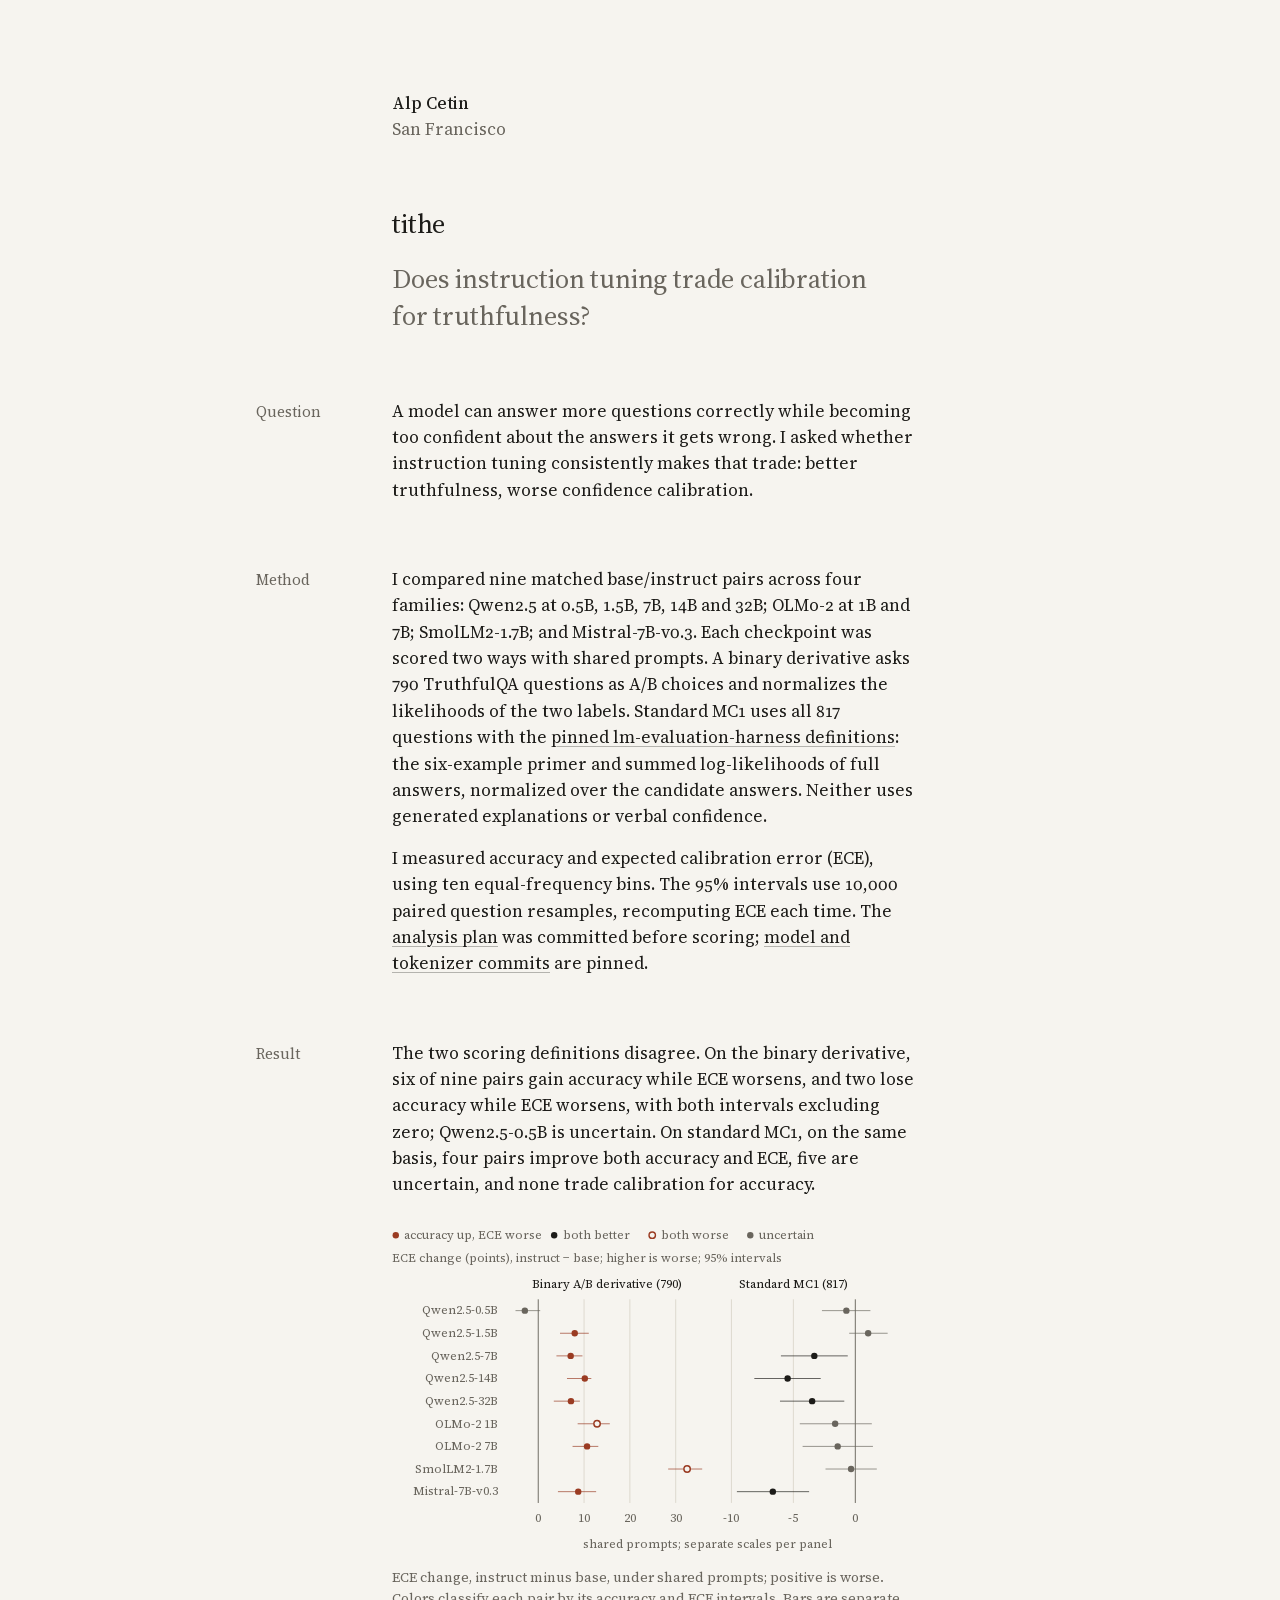
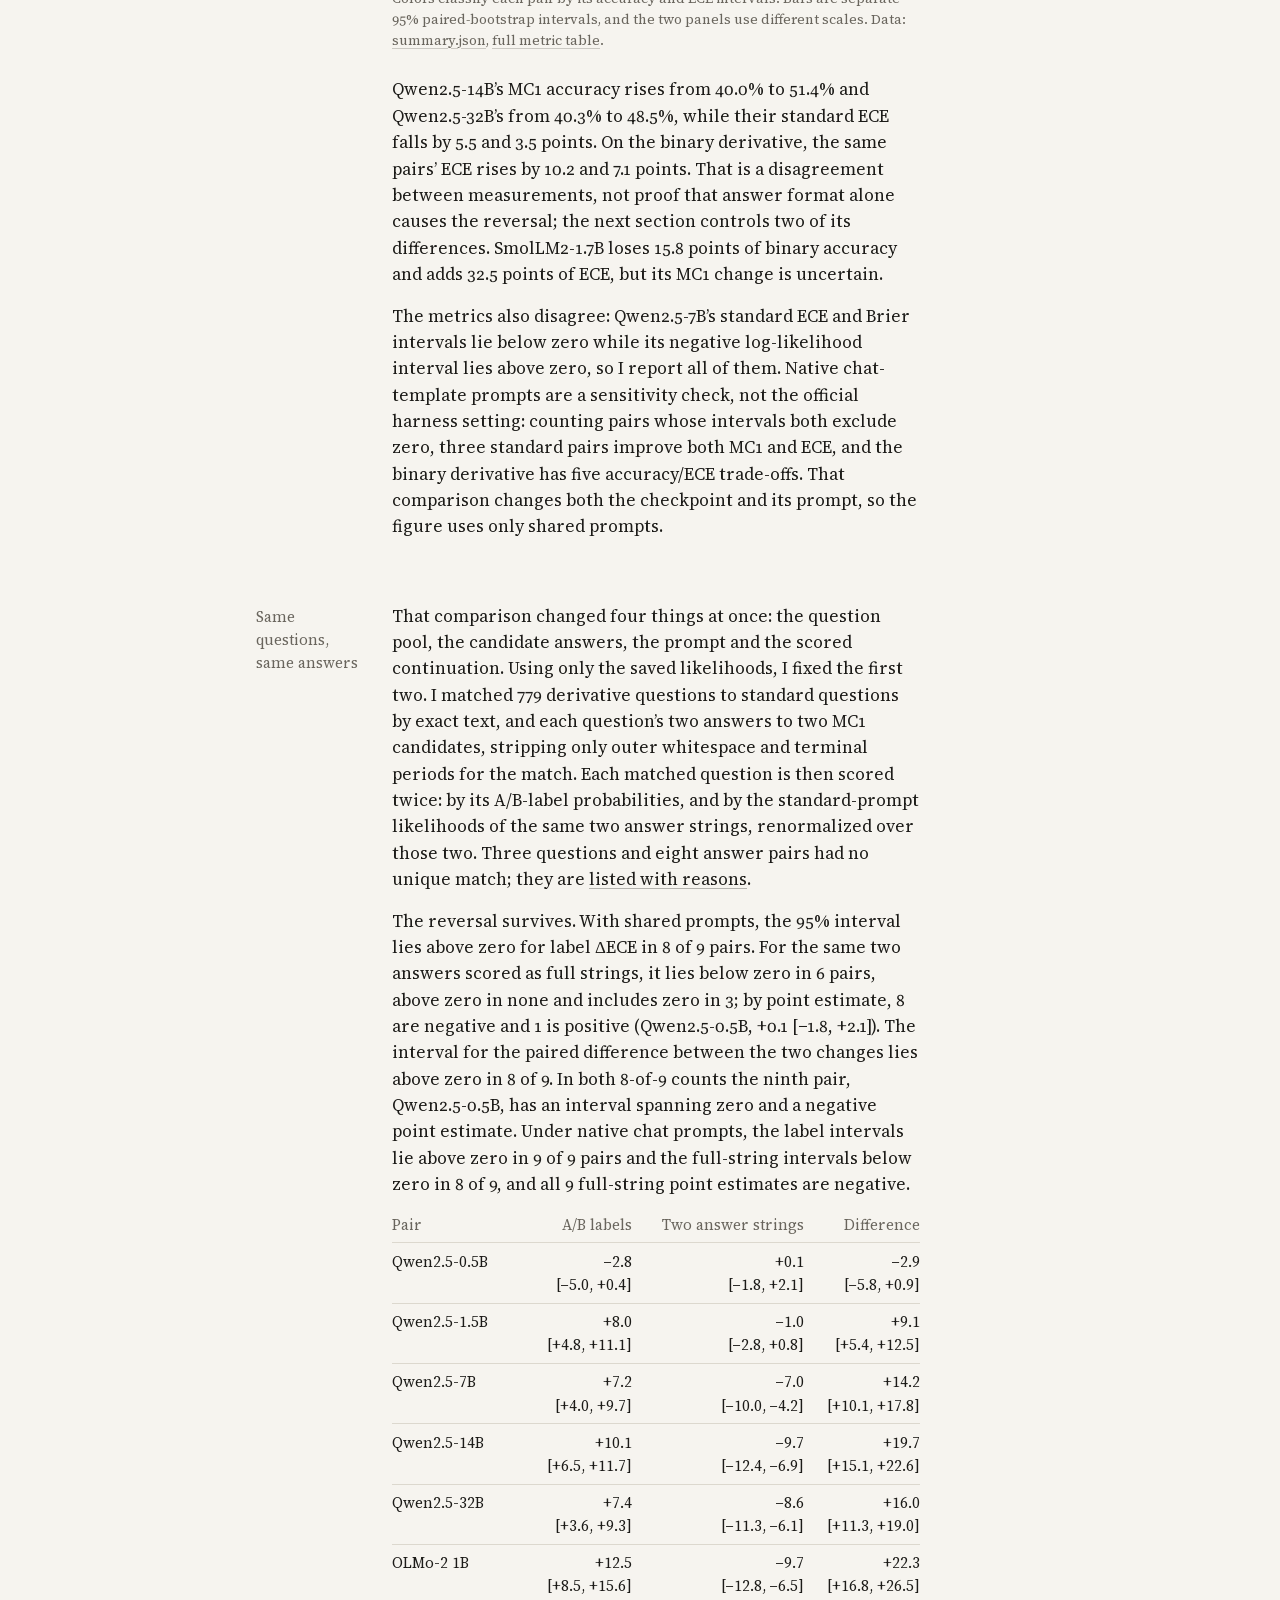
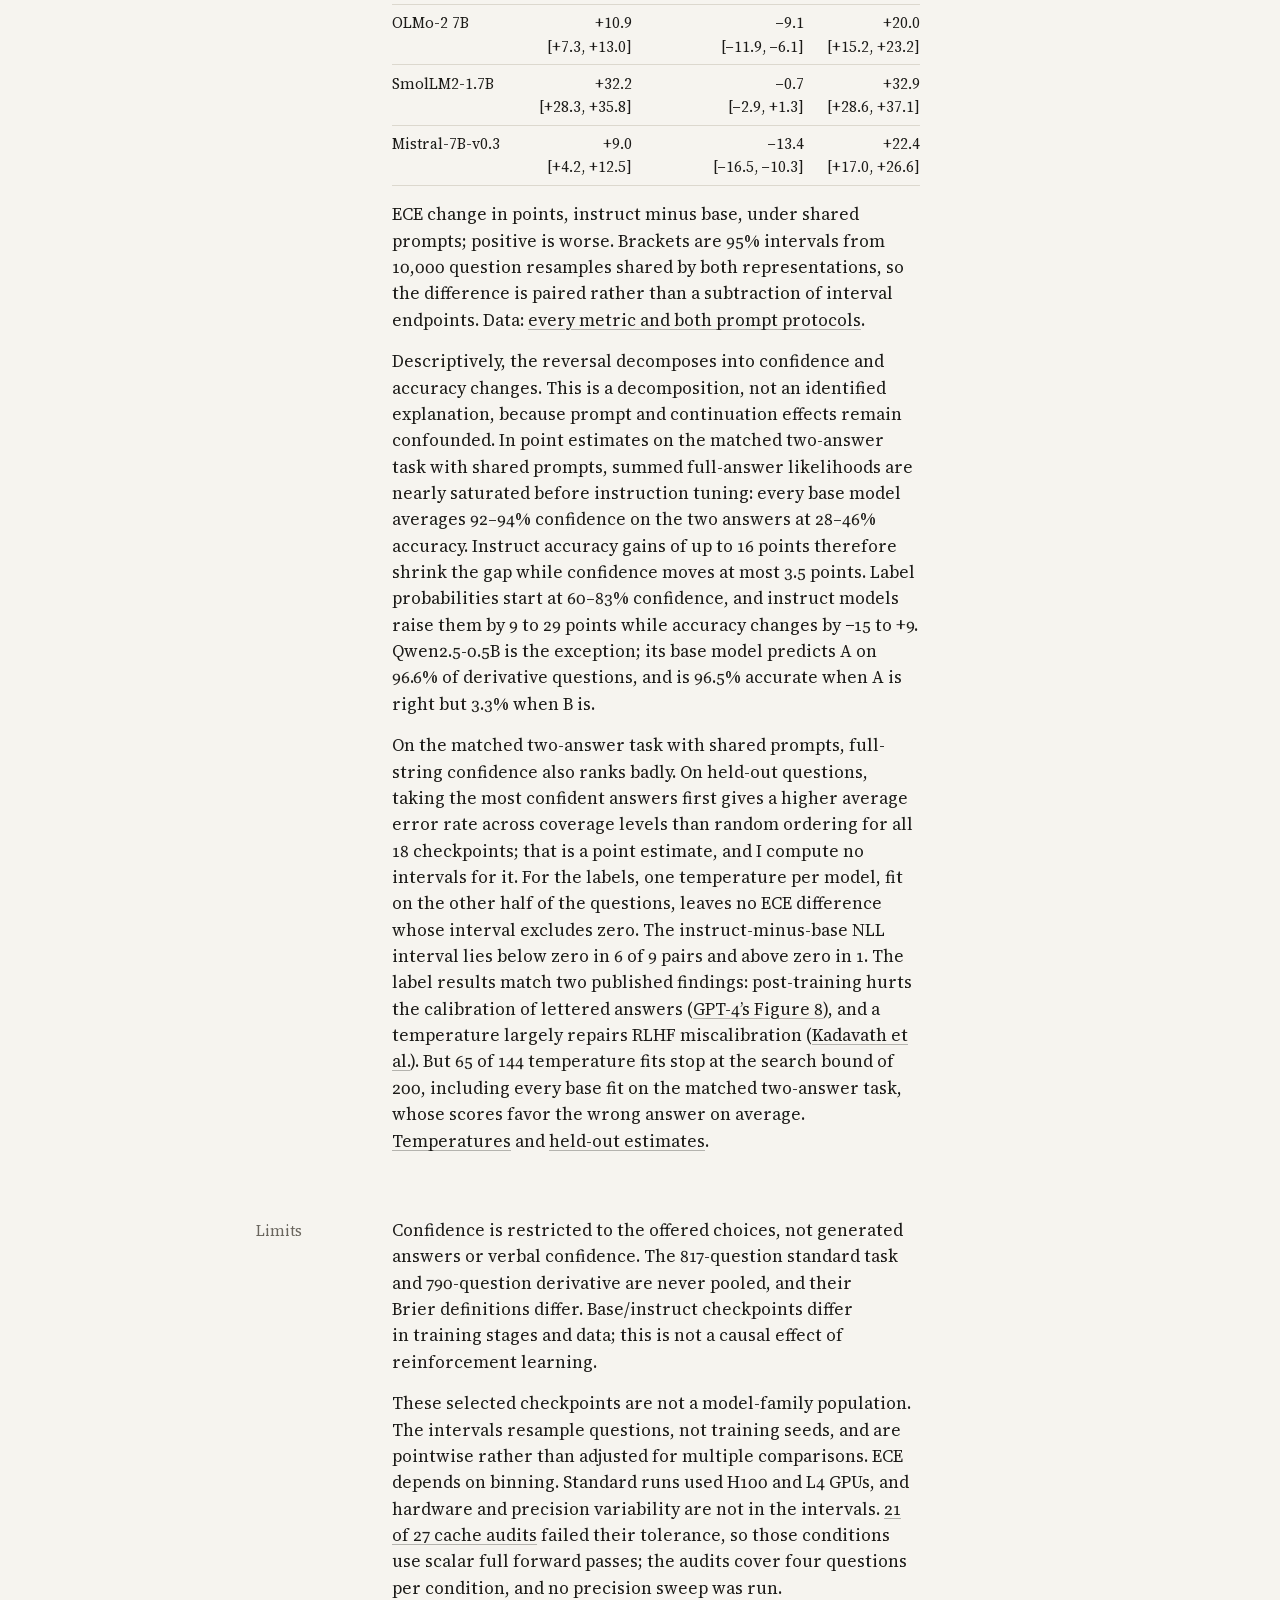
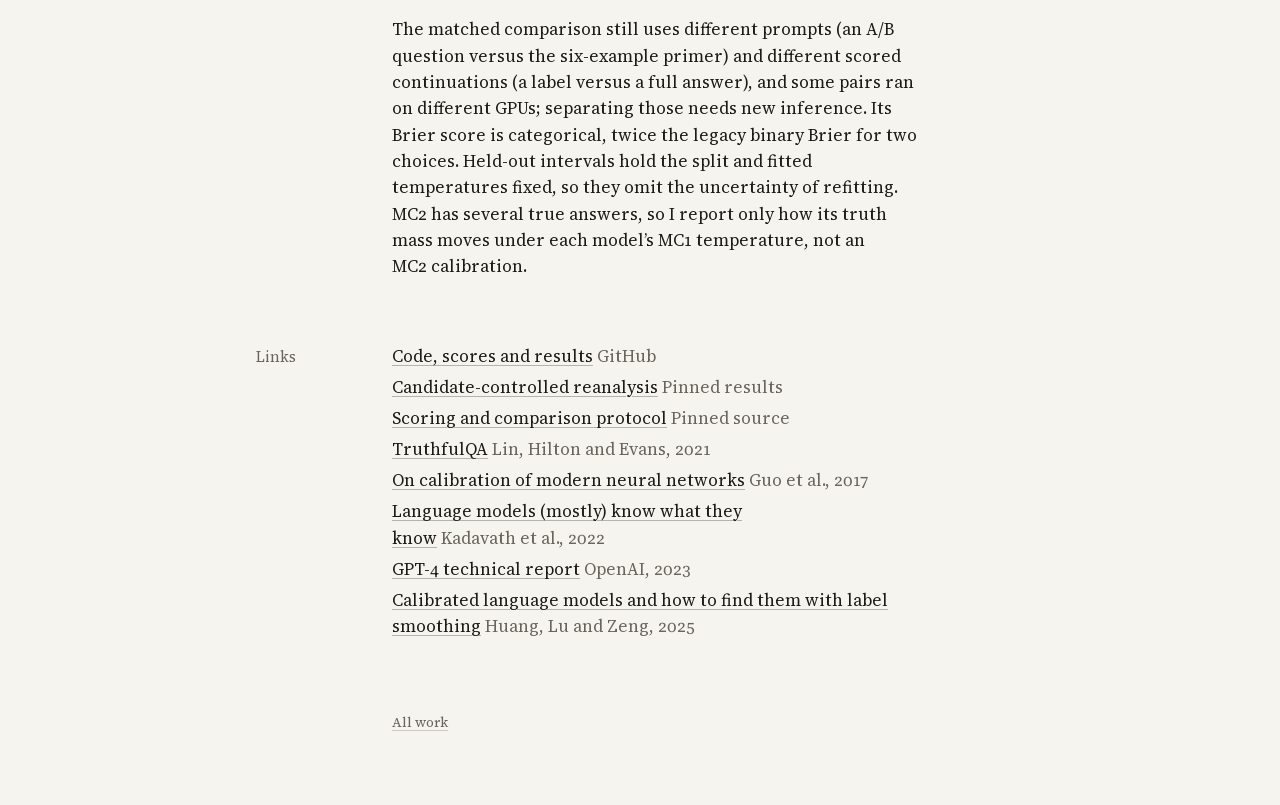
==== commit 9f604e15: "Scope the two-answer claims and call the decomposition descriptive" ====
--- a/projects/alignmenttax/index.html
+++ b/projects/alignmenttax/index.html
@@ -71,7 +71,7 @@
       <h2 id="control">Same questions, same answers</h2>
       <div class="prose">
         <p>That comparison changed four things at once: the question pool, the candidate answers, the prompt and the scored continuation. Using only the saved likelihoods, I fixed the first two. I matched 779 derivative questions to standard questions by exact text, and each question’s two answers to two MC1 candidates, stripping only outer whitespace and terminal periods for the match. Each matched question is then scored twice: by its A/B-label probabilities, and by the standard-prompt likelihoods of the same two answer strings, renormalized over those two. Three questions and eight answer pairs had no unique match; they are <a href="https://github.com/mottopanikeiku/tithe/blob/0711b19a3de77f3c46267012ee9f187a13078f7c/results/reanalysis/matching.json">listed with reasons</a>.</p>
-        <p>The reversal survives. With shared prompts, the 95% interval for label ΔECE lies above zero in 8 of 9 pairs. For the same two answers scored as full strings, it lies below zero in 6 and above zero in none; by point estimate, 8 are negative and 1 is positive (Qwen2.5-0.5B, +0.1). The interval for the paired difference between the two changes lies above zero in 8 of 9. In both 8-of-9 counts the ninth pair, Qwen2.5-0.5B, has an interval spanning zero and a negative point estimate. Under native chat prompts, the label intervals lie above zero in 9 of 9 pairs and the full-string intervals below zero in 8 of 9, and all 9 full-string point estimates are negative.</p>
+        <p>The reversal survives. With shared prompts, the 95% interval lies above zero for label ΔECE in 8 of 9 pairs. For the same two answers scored as full strings, it lies below zero in 6 pairs, above zero in none and includes zero in 3; by point estimate, 8 are negative and 1 is positive (Qwen2.5-0.5B, +0.1 [−1.8, +2.1]). The interval for the paired difference between the two changes lies above zero in 8 of 9. In both 8-of-9 counts the ninth pair, Qwen2.5-0.5B, has an interval spanning zero and a negative point estimate. Under native chat prompts, the label intervals lie above zero in 9 of 9 pairs and the full-string intervals below zero in 8 of 9, and all 9 full-string point estimates are negative.</p>
         <div class="scroll" tabindex="0" role="region" aria-label="ECE change on 779 matched questions">
         <table class="table">
           <thead>
@@ -91,8 +91,8 @@
         </table>
         </div>
         <p>ECE change in points, instruct minus base, under shared prompts; positive is worse. Brackets are 95% intervals from 10,000 question resamples shared by both representations, so the difference is paired rather than a subtraction of interval endpoints. Data: <a href="https://github.com/mottopanikeiku/tithe/blob/0711b19a3de77f3c46267012ee9f187a13078f7c/results/reanalysis/candidate_control.csv">every metric and both prompt protocols</a>.</p>
-        <p>The difference is one of confidence scale. In point estimates, summed full-answer likelihoods are nearly saturated before instruction tuning: every base model averages 92–94% confidence on the two answers at 28–46% accuracy. Instruct accuracy gains of up to 16 points therefore shrink the gap while confidence moves at most 3.5 points. Label probabilities start at 60–83% confidence, and instruct models raise them by 9 to 29 points while accuracy changes by −15 to +9. Qwen2.5-0.5B is the exception; its base model predicts A on 96.6% of derivative questions, and is 96.5% accurate when A is right but 3.3% when B is.</p>
-        <p>Full-answer confidence also ranks badly. On held-out questions, taking the most confident answers first gives a higher average error rate across coverage levels than random ordering for all 18 checkpoints; that is a point estimate, and I compute no intervals for it. For the labels, one temperature per model, fit on the other half of the questions, leaves no ECE difference whose interval excludes zero. The instruct-minus-base NLL interval lies below zero in 6 of 9 pairs and above zero in 1. The label results match two published findings: post-training hurts the calibration of lettered answers (<a href="https://arxiv.org/html/2303.08774v6#S5.F8">GPT-4’s Figure 8</a>), and a temperature largely repairs RLHF miscalibration (<a href="https://arxiv.org/abs/2207.05221">Kadavath et al.</a>). But 65 of 144 temperature fits stop at the search bound of 200, including every base full-answer fit, whose scores favor the wrong answer on average. <a href="https://github.com/mottopanikeiku/tithe/blob/0711b19a3de77f3c46267012ee9f187a13078f7c/results/reanalysis/temperatures.csv">Temperatures</a> and <a href="https://github.com/mottopanikeiku/tithe/blob/0711b19a3de77f3c46267012ee9f187a13078f7c/results/reanalysis/held_out.csv">held-out estimates</a>.</p>
+        <p>Descriptively, the reversal decomposes into confidence and accuracy changes. This is a decomposition, not an identified explanation, because prompt and continuation effects remain confounded. In point estimates on the matched two-answer task with shared prompts, summed full-answer likelihoods are nearly saturated before instruction tuning: every base model averages 92–94% confidence on the two answers at 28–46% accuracy. Instruct accuracy gains of up to 16 points therefore shrink the gap while confidence moves at most 3.5 points. Label probabilities start at 60–83% confidence, and instruct models raise them by 9 to 29 points while accuracy changes by −15 to +9. Qwen2.5-0.5B is the exception; its base model predicts A on 96.6% of derivative questions, and is 96.5% accurate when A is right but 3.3% when B is.</p>
+        <p>On the matched two-answer task with shared prompts, full-string confidence also ranks badly. On held-out questions, taking the most confident answers first gives a higher average error rate across coverage levels than random ordering for all 18 checkpoints; that is a point estimate, and I compute no intervals for it. For the labels, one temperature per model, fit on the other half of the questions, leaves no ECE difference whose interval excludes zero. The instruct-minus-base NLL interval lies below zero in 6 of 9 pairs and above zero in 1. The label results match two published findings: post-training hurts the calibration of lettered answers (<a href="https://arxiv.org/html/2303.08774v6#S5.F8">GPT-4’s Figure 8</a>), and a temperature largely repairs RLHF miscalibration (<a href="https://arxiv.org/abs/2207.05221">Kadavath et al.</a>). But 65 of 144 temperature fits stop at the search bound of 200, including every base fit on the matched two-answer task, whose scores favor the wrong answer on average. <a href="https://github.com/mottopanikeiku/tithe/blob/0711b19a3de77f3c46267012ee9f187a13078f7c/results/reanalysis/temperatures.csv">Temperatures</a> and <a href="https://github.com/mottopanikeiku/tithe/blob/0711b19a3de77f3c46267012ee9f187a13078f7c/results/reanalysis/held_out.csv">held-out estimates</a>.</p>
       </div>
     </section>
 
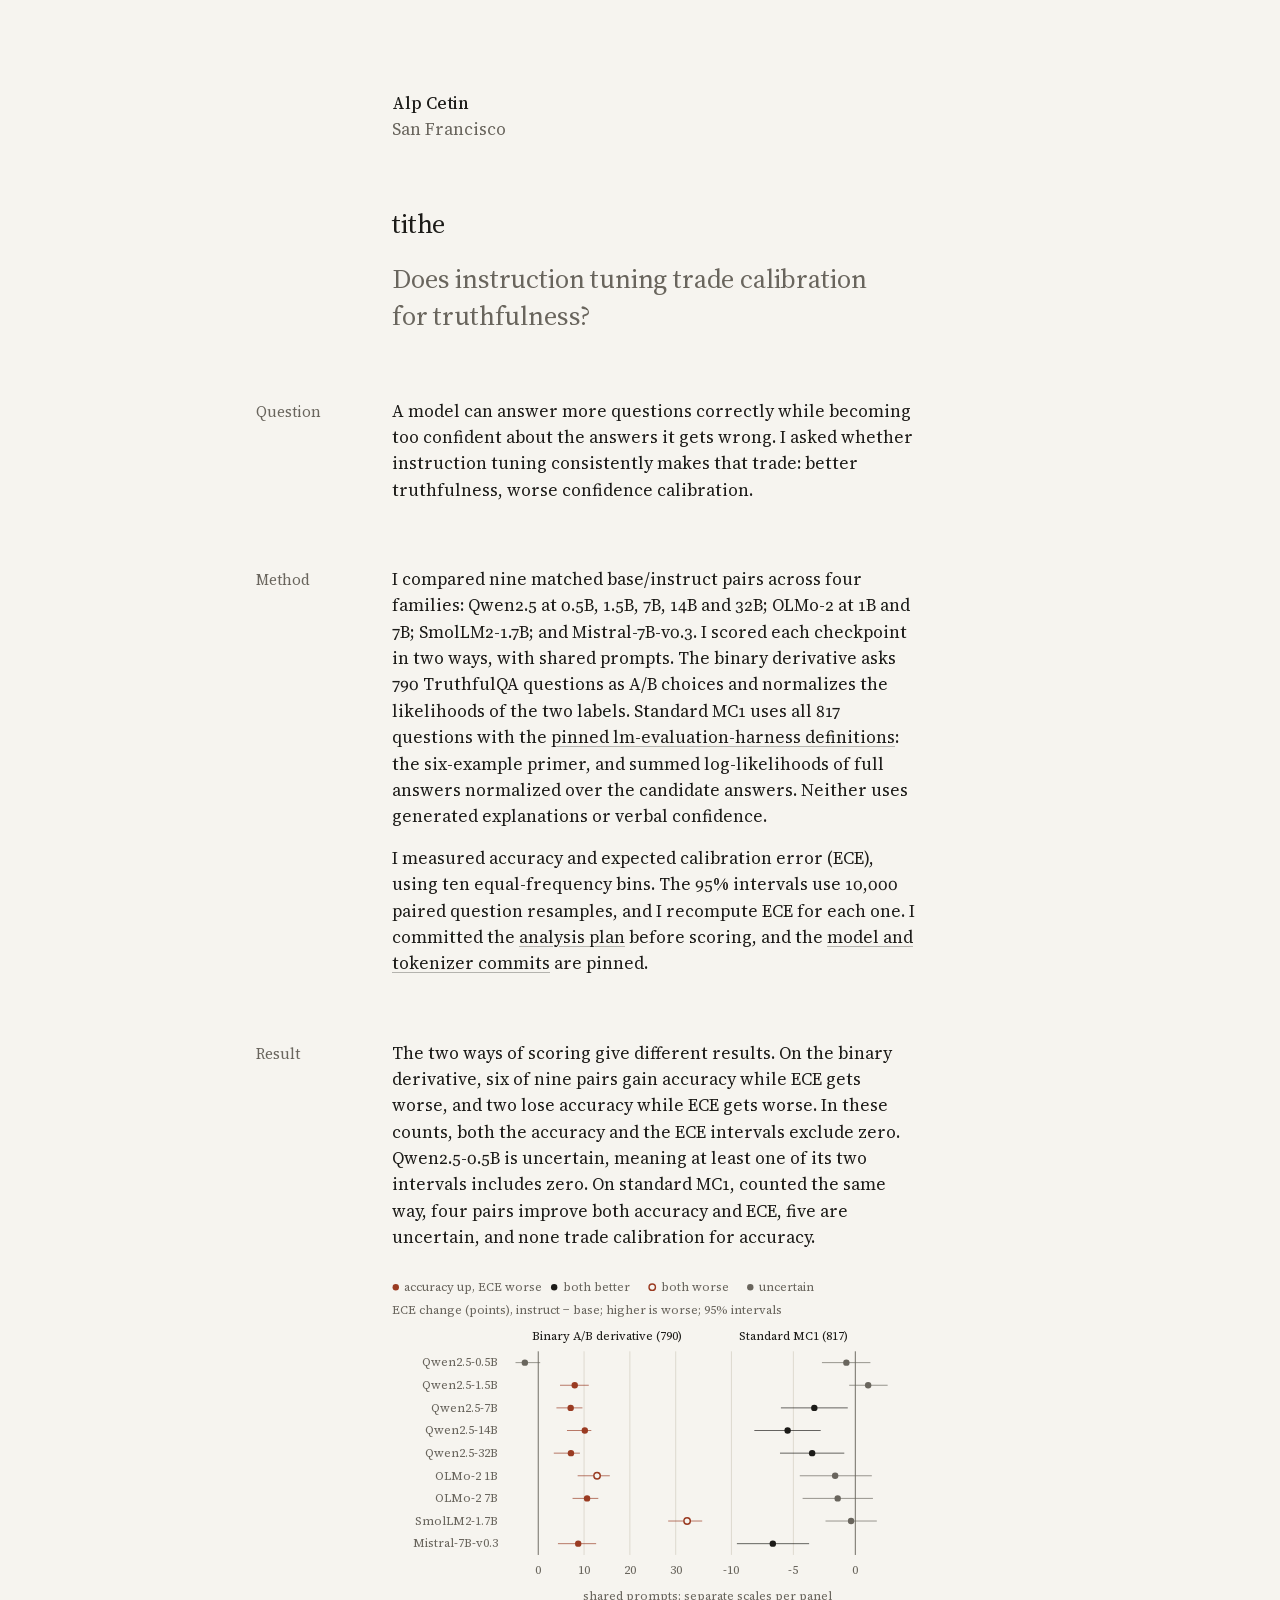
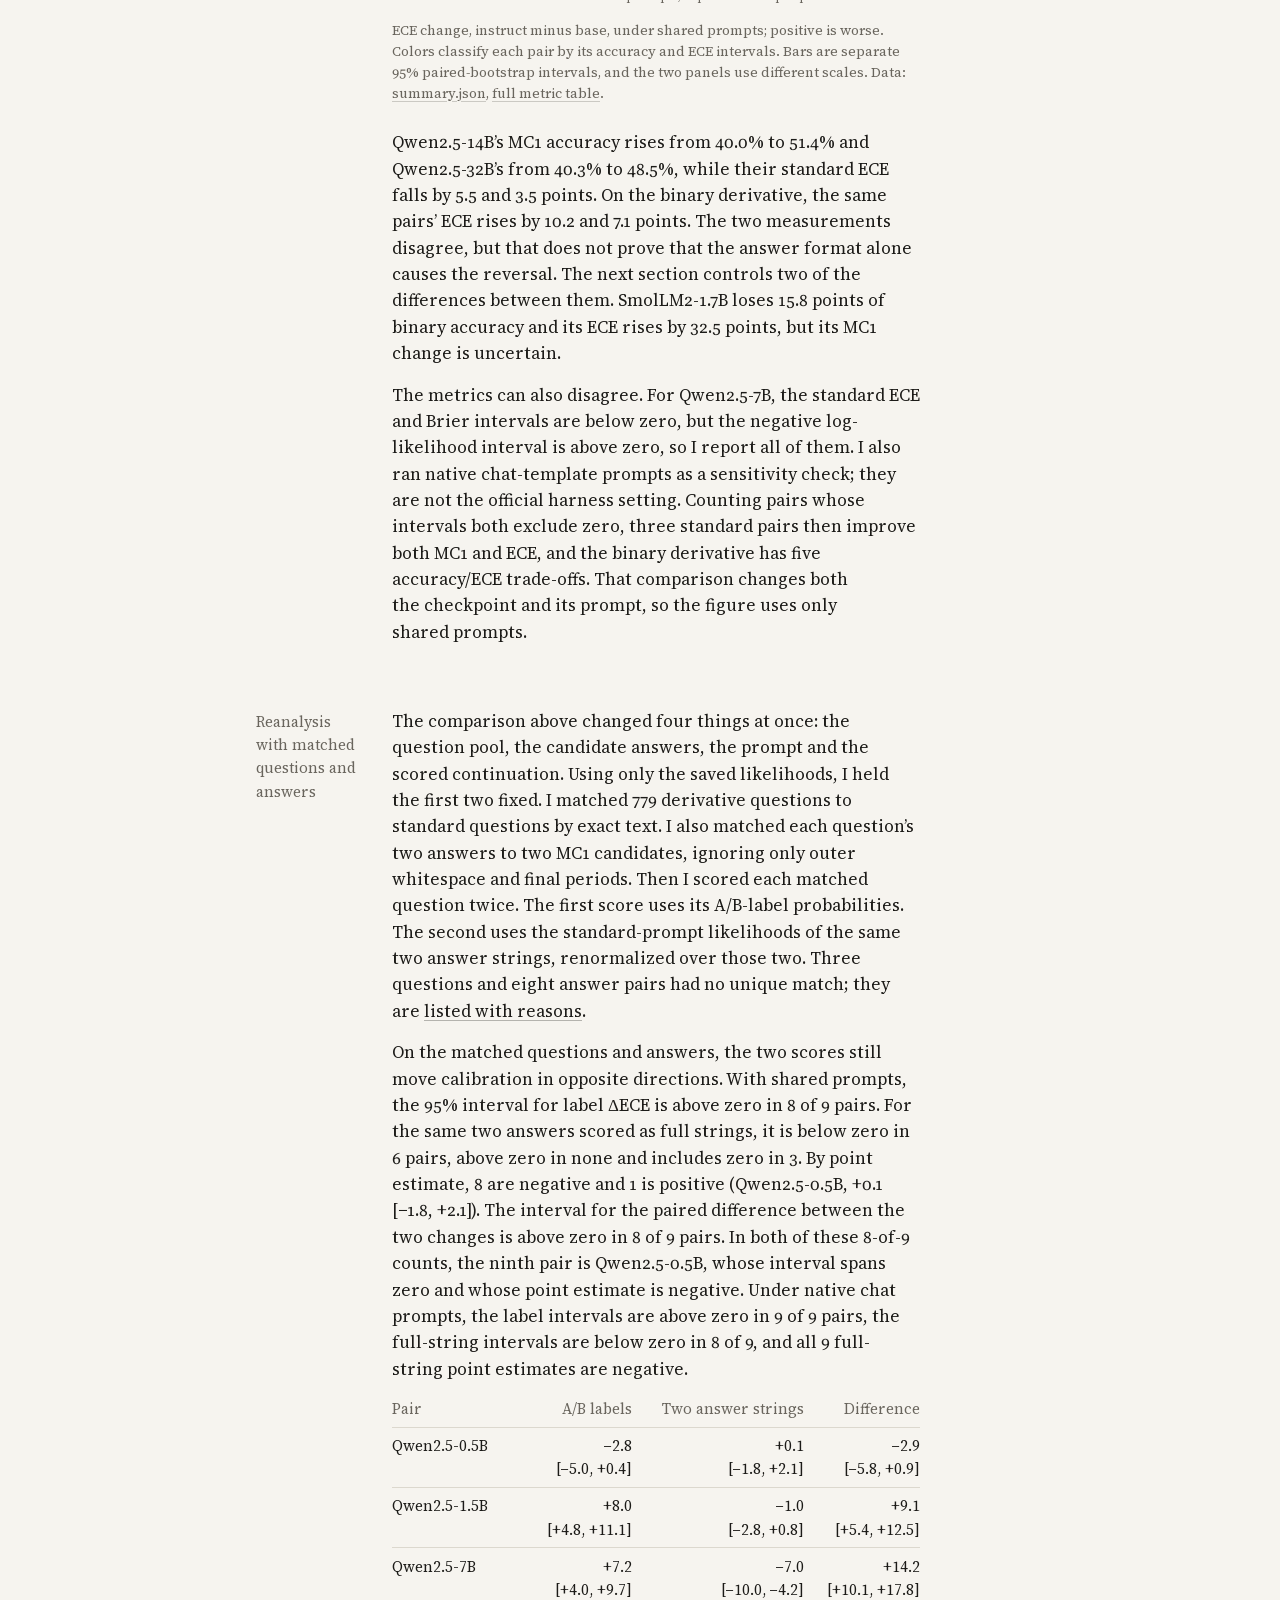
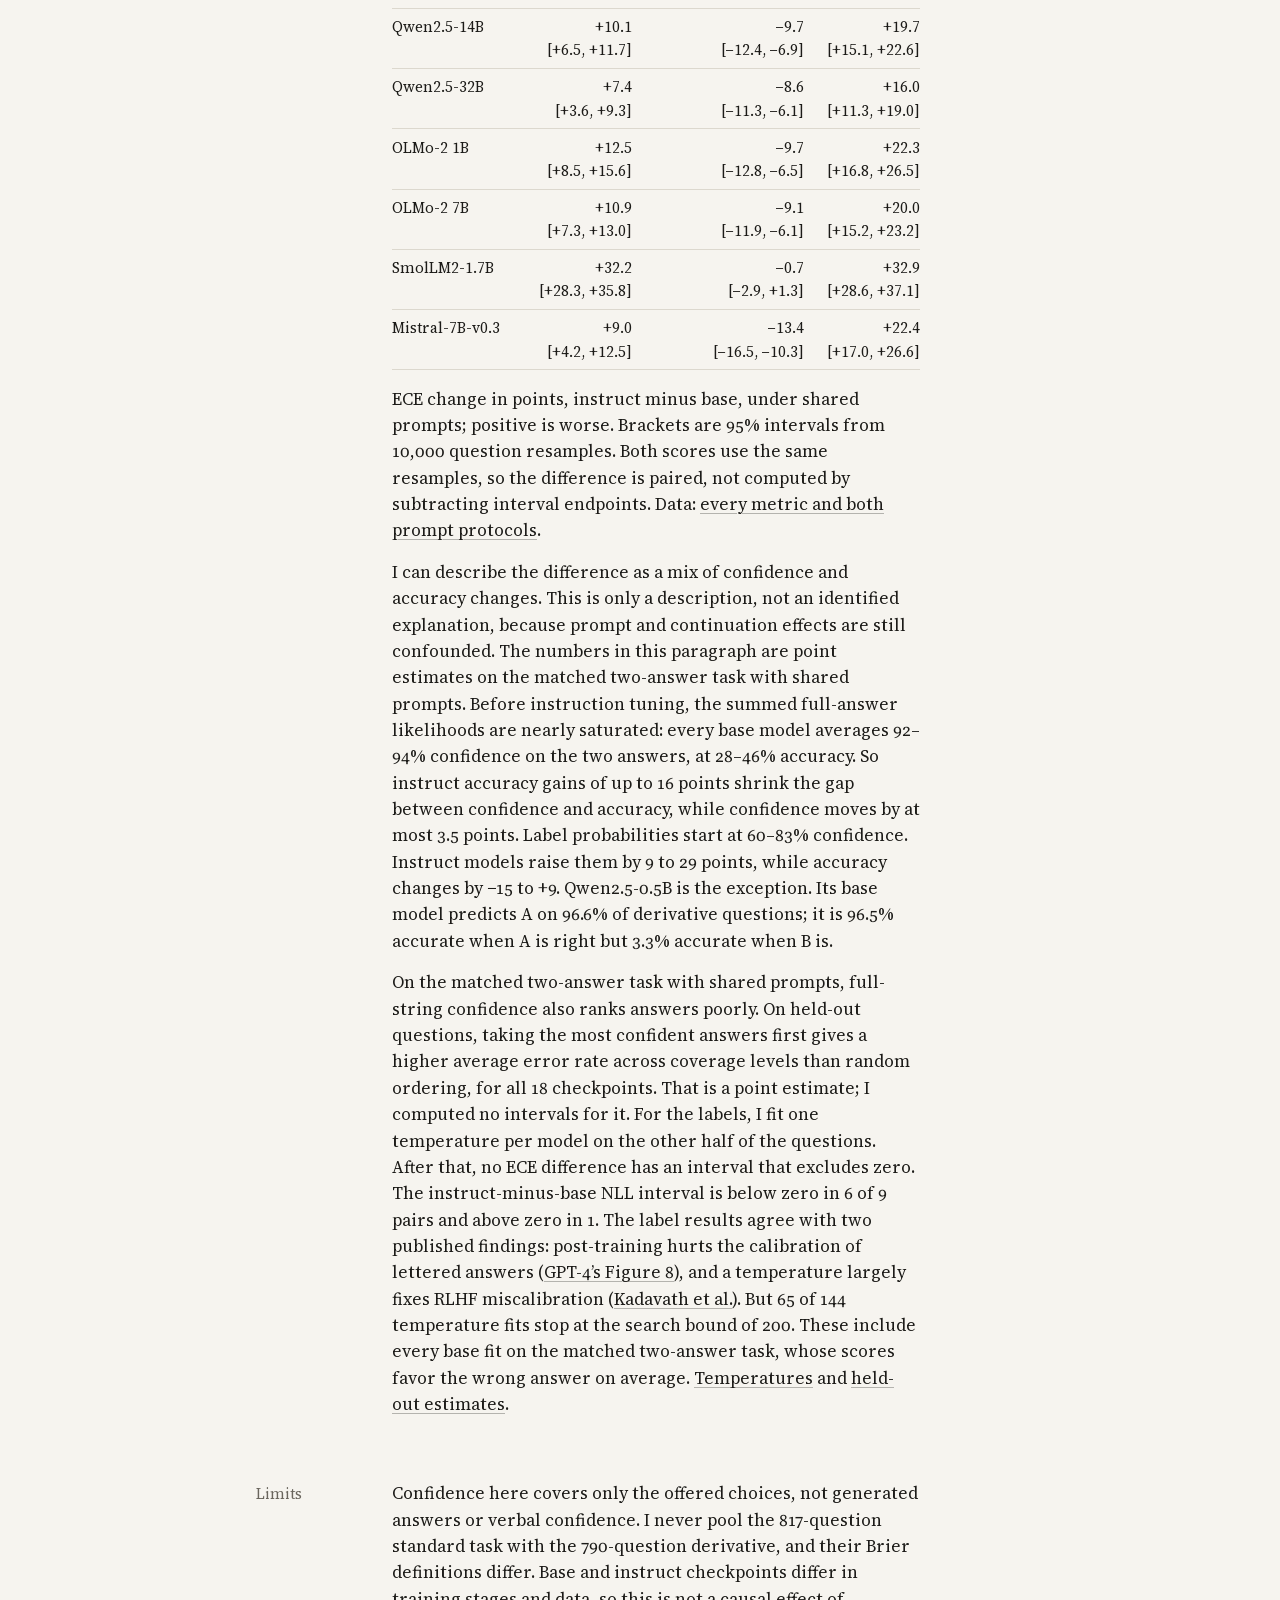
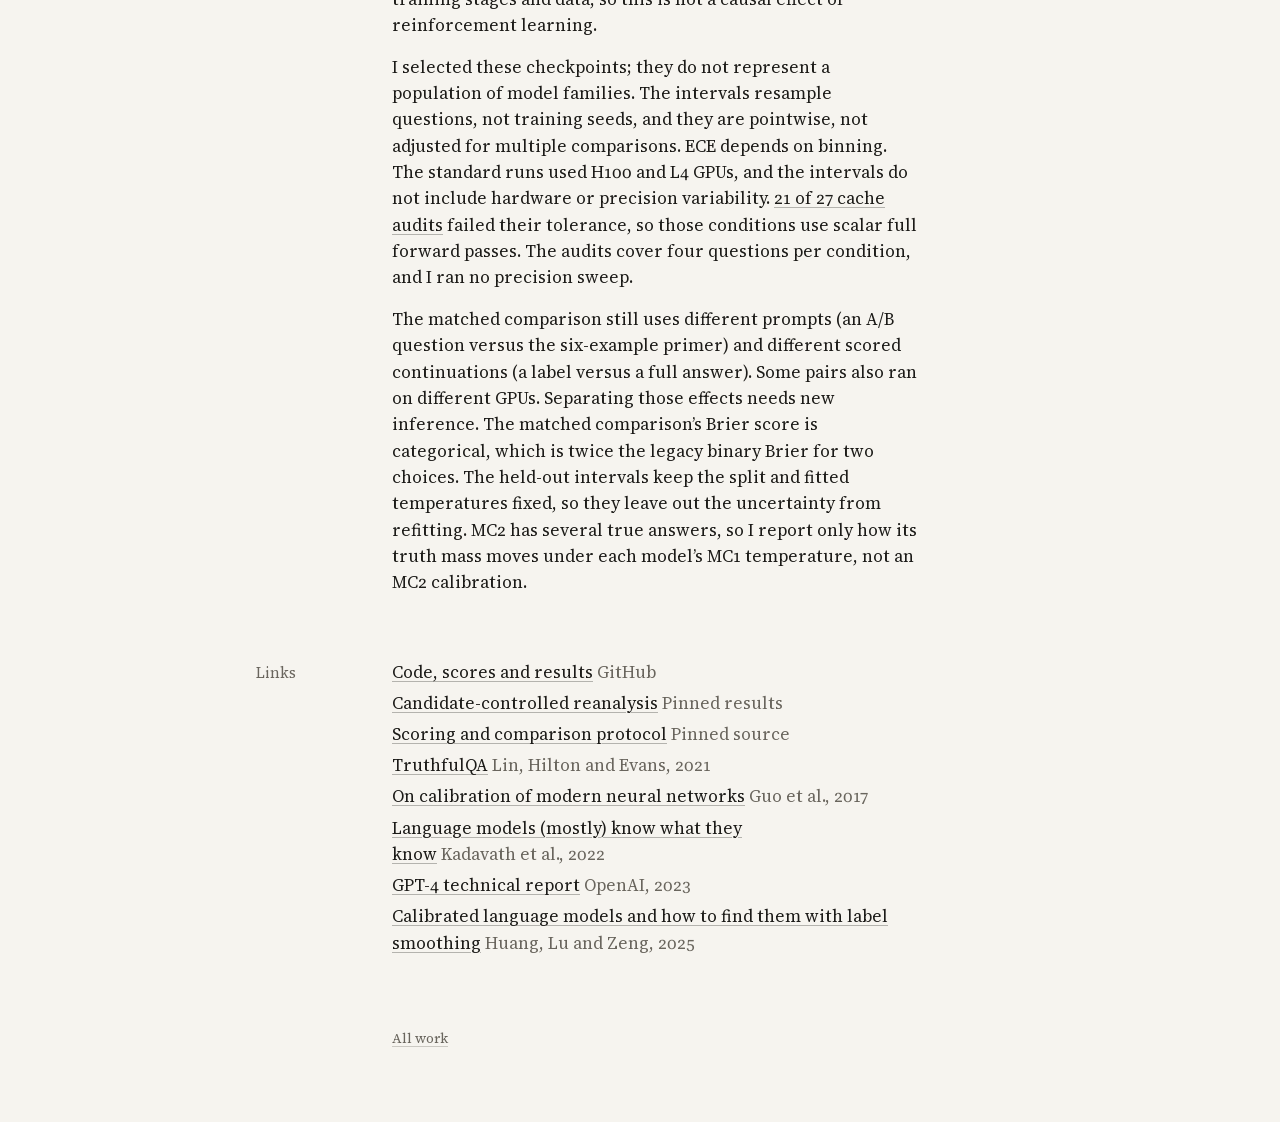
==== commit 149b0ab7: "Rewrite the temperament, rayleigh and tithe pages and the homepage entries in plain language" ====
--- a/projects/alignmenttax/index.html
+++ b/projects/alignmenttax/index.html
@@ -4,7 +4,7 @@
   <meta charset="utf-8">
   <meta name="viewport" content="width=device-width, initial-scale=1">
   <title>tithe · Alp Cetin</title>
-  <meta name="description" content="Nine base/instruct pairs on TruthfulQA: on the same questions and answers, instruction tuning worsens calibration under A/B-label scoring and improves it under full-answer scoring.">
+  <meta name="description" content="I compared nine base/instruct pairs on TruthfulQA. On the same questions and answers, instruction tuning made calibration worse under A/B-label scoring and better under full-answer scoring.">
   <link rel="canonical" href="https://mottopanikeiku.github.io/projects/alignmenttax/">
   <meta name="color-scheme" content="light dark">
   <meta name="theme-color" media="(prefers-color-scheme: light)" content="#f6f4ef">
@@ -17,7 +17,7 @@
   <meta property="og:type" content="article">
   <meta property="og:site_name" content="Alp Cetin">
   <meta property="og:title" content="tithe">
-  <meta property="og:description" content="On the same TruthfulQA questions and answers, instruction tuning’s calibration change flips with how the answer is scored.">
+  <meta property="og:description" content="On the same TruthfulQA questions and answers, instruction tuning changed calibration in opposite directions depending on how the answer was scored.">
   <meta property="og:url" content="https://mottopanikeiku.github.io/projects/alignmenttax/">
   <meta property="og:image" content="https://mottopanikeiku.github.io/og/alignmenttax.png">
   <meta property="og:image:width" content="1200">
@@ -49,29 +49,29 @@
     <section class="block" aria-labelledby="method">
       <h2 id="method">Method</h2>
       <div class="prose">
-        <p>I compared nine matched base/instruct pairs across four families: Qwen2.5 at 0.5B, 1.5B, 7B, 14B and 32B; OLMo-2 at 1B and 7B; SmolLM2-1.7B; and Mistral-7B-v0.3. Each checkpoint was scored two ways with shared prompts. A binary derivative asks 790 TruthfulQA questions as A/B choices and normalizes the likelihoods of the two labels. Standard MC1 uses all 817 questions with the <a href="https://github.com/EleutherAI/lm-evaluation-harness/tree/d6de81643928d653435c431bae19945d41d32520/lm_eval/tasks/truthfulqa">pinned lm-evaluation-harness definitions</a>: the six-example primer and summed log-likelihoods of full answers, normalized over the candidate answers. Neither uses generated explanations or verbal confidence.</p>
-        <p>I measured accuracy and expected calibration error (ECE), using ten equal-frequency bins. The 95% intervals use 10,000 paired question resamples, recomputing ECE each time. The <a href="https://github.com/mottopanikeiku/tithe/commit/457f8c2">analysis plan</a> was committed before scoring; <a href="https://github.com/mottopanikeiku/tithe/blob/61b0ffb6890ca7f53b3e37b117b28167f57b8e88/configs/day_scale.json">model and tokenizer commits</a> are pinned.</p>
+        <p>I compared nine matched base/instruct pairs across four families: Qwen2.5 at 0.5B, 1.5B, 7B, 14B and 32B; OLMo-2 at 1B and 7B; SmolLM2-1.7B; and Mistral-7B-v0.3. I scored each checkpoint in two ways, with shared prompts. The binary derivative asks 790 TruthfulQA questions as A/B choices and normalizes the likelihoods of the two labels. Standard MC1 uses all 817 questions with the <a href="https://github.com/EleutherAI/lm-evaluation-harness/tree/d6de81643928d653435c431bae19945d41d32520/lm_eval/tasks/truthfulqa">pinned lm-evaluation-harness definitions</a>: the six-example primer, and summed log-likelihoods of full answers normalized over the candidate answers. Neither uses generated explanations or verbal confidence.</p>
+        <p>I measured accuracy and expected calibration error (ECE), using ten equal-frequency bins. The 95% intervals use 10,000 paired question resamples, and I recompute ECE for each one. I committed the <a href="https://github.com/mottopanikeiku/tithe/commit/457f8c2">analysis plan</a> before scoring, and the <a href="https://github.com/mottopanikeiku/tithe/blob/61b0ffb6890ca7f53b3e37b117b28167f57b8e88/configs/day_scale.json">model and tokenizer commits</a> are pinned.</p>
       </div>
     </section>
 
     <section class="block" aria-labelledby="result">
       <h2 id="result">Result</h2>
       <div class="prose">
-        <p>The two scoring definitions disagree. On the binary derivative, six of nine pairs gain accuracy while ECE worsens, and two lose accuracy while ECE worsens, with both intervals excluding zero; Qwen2.5-0.5B is uncertain. On standard MC1, on the same basis, four pairs improve both accuracy and ECE, five are uncertain, and none trade calibration for accuracy.</p>
+        <p>The two ways of scoring give different results. On the binary derivative, six of nine pairs gain accuracy while ECE gets worse, and two lose accuracy while ECE gets worse. In these counts, both the accuracy and the ECE intervals exclude zero. Qwen2.5-0.5B is uncertain, meaning at least one of its two intervals includes zero. On standard MC1, counted the same way, four pairs improve both accuracy and ECE, five are uncertain, and none trade calibration for accuracy.</p>
         <figure class="figure">
-          <div class="scroll" tabindex="0" role="region" aria-labelledby="alignmenttax-title"><!-- figure:alignmenttax --><svg class="chart" viewBox="0 0 560 356" role="img" aria-labelledby="alignmenttax-title alignmenttax-desc"><title id="alignmenttax-title">Instruction tuning worsens binary-derivative ECE but not standard MC1 ECE</title><desc id="alignmenttax-desc">Expected calibration error change, instruct minus base, for nine pairs under shared prompts. On the 790-question binary derivative, six pairs gain accuracy while ECE worsens and two lose accuracy while ECE worsens; Qwen2.5-0.5B is uncertain. On 817-question standard MC1, four pairs improve both accuracy and ECE and five are uncertain. Bars are separate 95% question-bootstrap intervals.</desc><circle class="dot em" cx="4" cy="14" r="3.4"/><text x="13" y="18">accuracy up, ECE worse</text><circle class="dot strong" cx="172" cy="14" r="3.4"/><text x="181" y="18">both better</text><circle class="dot hollow em" cx="276" cy="14" r="3.4"/><text x="285" y="18">both worse</text><circle class="dot" cx="380" cy="14" r="3.4"/><text x="389" y="18">uncertain</text><text x="0" y="42">ECE change (points), instruct − base; higher is worse; 95% intervals</text><text class="strong" text-anchor="middle" x="228" y="70">Binary A/B derivative (790)</text><line class="axis" x1="155.1" y1="82" x2="155.1" y2="298"/><text text-anchor="middle" x="155.1" y="318">0</text><line class="grid" x1="203.7" y1="82" x2="203.7" y2="298"/><text text-anchor="middle" x="203.7" y="318">10</text><line class="grid" x1="252.3" y1="82" x2="252.3" y2="298"/><text text-anchor="middle" x="252.3" y="318">20</text><line class="grid" x1="300.9" y1="82" x2="300.9" y2="298"/><text text-anchor="middle" x="300.9" y="318">30</text><text class="strong" text-anchor="middle" x="425.7" y="70">Standard MC1 (817)</text><line class="grid" x1="360" y1="82" x2="360" y2="298"/><text text-anchor="middle" x="360" y="318">-10</text><line class="grid" x1="425.7" y1="82" x2="425.7" y2="298"/><text text-anchor="middle" x="425.7" y="318">-5</text><line class="axis" x1="491.4" y1="82" x2="491.4" y2="298"/><text text-anchor="middle" x="491.4" y="318">0</text><text text-anchor="end" x="112" y="98">Qwen2.5-0.5B</text><line class="ci" x1="131" y1="94" x2="157.2" y2="94"/><circle class="dot" cx="140.9" cy="94" r="3.4"/><line class="ci" x1="456" y1="94" x2="507.4" y2="94"/><circle class="dot" cx="481.9" cy="94" r="3.4"/><text text-anchor="end" x="112" y="122">Qwen2.5-1.5B</text><line class="ci em" x1="178.2" y1="118" x2="208.7" y2="118"/><circle class="dot em" cx="193.8" cy="118" r="3.4"/><line class="ci" x1="484.9" y1="118" x2="525.7" y2="118"/><circle class="dot" cx="505" cy="118" r="3.4"/><text text-anchor="end" x="112" y="146">Qwen2.5-7B</text><line class="ci em" x1="174.4" y1="142" x2="202" y2="142"/><circle class="dot em" cx="189.5" cy="142" r="3.4"/><line class="ci strong" x1="412.5" y1="142" x2="483.4" y2="142"/><circle class="dot strong" cx="447.9" cy="142" r="3.4"/><text text-anchor="end" x="112" y="170">Qwen2.5-14B</text><line class="ci em" x1="185.6" y1="166" x2="211.4" y2="166"/><circle class="dot em" cx="204.5" cy="166" r="3.4"/><line class="ci strong" x1="384.3" y1="166" x2="454.7" y2="166"/><circle class="dot strong" cx="419.6" cy="166" r="3.4"/><text text-anchor="end" x="112" y="194">Qwen2.5-32B</text><line class="ci em" x1="171.6" y1="190" x2="199.3" y2="190"/><circle class="dot em" cx="189.8" cy="190" r="3.4"/><line class="ci strong" x1="411.5" y1="190" x2="479.7" y2="190"/><circle class="dot strong" cx="445.6" cy="190" r="3.4"/><text text-anchor="end" x="112" y="218">OLMo-2 1B</text><line class="ci em" x1="196.9" y1="214" x2="231" y2="214"/><circle class="dot hollow em" cx="217.5" cy="214" r="3.4"/><line class="ci" x1="432.5" y1="214" x2="508.9" y2="214"/><circle class="dot" cx="470" cy="214" r="3.4"/><text text-anchor="end" x="112" y="242">OLMo-2 7B</text><line class="ci em" x1="191.5" y1="238" x2="218.8" y2="238"/><circle class="dot em" cx="206.9" cy="238" r="3.4"/><line class="ci" x1="435.5" y1="238" x2="510.1" y2="238"/><circle class="dot" cx="472.7" cy="238" r="3.4"/><text text-anchor="end" x="112" y="266">SmolLM2-1.7B</text><line class="ci em" x1="292.9" y1="262" x2="329" y2="262"/><circle class="dot hollow em" cx="313" cy="262" r="3.4"/><line class="ci" x1="459.8" y1="262" x2="514.2" y2="262"/><circle class="dot" cx="486.9" cy="262" r="3.4"/><text text-anchor="end" x="112" y="290">Mistral-7B-v0.3</text><line class="ci em" x1="176" y1="286" x2="216.5" y2="286"/><circle class="dot em" cx="197.5" cy="286" r="3.4"/><line class="ci strong" x1="365.8" y1="286" x2="442.4" y2="286"/><circle class="dot strong" cx="403.9" cy="286" r="3.4"/><text text-anchor="middle" x="335" y="346">shared prompts; separate scales per panel</text></svg><!-- /figure:alignmenttax --></div>
+          <div class="scroll" tabindex="0" role="region" aria-labelledby="alignmenttax-title"><!-- figure:alignmenttax --><svg class="chart" viewBox="0 0 560 356" role="img" aria-labelledby="alignmenttax-title alignmenttax-desc"><title id="alignmenttax-title">Instruction tuning worsens binary-derivative ECE but not standard MC1 ECE</title><desc id="alignmenttax-desc">Expected calibration error change, instruct minus base, for nine pairs under shared prompts. A pair is classified only when its accuracy and ECE 95% intervals both exclude zero; otherwise it is uncertain. On the 790-question binary derivative, six pairs gain accuracy while ECE worsens and two lose accuracy while ECE worsens; Qwen2.5-0.5B is uncertain. On 817-question standard MC1, on the same basis, four pairs improve both accuracy and ECE and five are uncertain. Bars are separate 95% question-bootstrap intervals.</desc><circle class="dot em" cx="4" cy="14" r="3.4"/><text x="13" y="18">accuracy up, ECE worse</text><circle class="dot strong" cx="172" cy="14" r="3.4"/><text x="181" y="18">both better</text><circle class="dot hollow em" cx="276" cy="14" r="3.4"/><text x="285" y="18">both worse</text><circle class="dot" cx="380" cy="14" r="3.4"/><text x="389" y="18">uncertain</text><text x="0" y="42">ECE change (points), instruct − base; higher is worse; 95% intervals</text><text class="strong" text-anchor="middle" x="228" y="70">Binary A/B derivative (790)</text><line class="axis" x1="155.1" y1="82" x2="155.1" y2="298"/><text text-anchor="middle" x="155.1" y="318">0</text><line class="grid" x1="203.7" y1="82" x2="203.7" y2="298"/><text text-anchor="middle" x="203.7" y="318">10</text><line class="grid" x1="252.3" y1="82" x2="252.3" y2="298"/><text text-anchor="middle" x="252.3" y="318">20</text><line class="grid" x1="300.9" y1="82" x2="300.9" y2="298"/><text text-anchor="middle" x="300.9" y="318">30</text><text class="strong" text-anchor="middle" x="425.7" y="70">Standard MC1 (817)</text><line class="grid" x1="360" y1="82" x2="360" y2="298"/><text text-anchor="middle" x="360" y="318">-10</text><line class="grid" x1="425.7" y1="82" x2="425.7" y2="298"/><text text-anchor="middle" x="425.7" y="318">-5</text><line class="axis" x1="491.4" y1="82" x2="491.4" y2="298"/><text text-anchor="middle" x="491.4" y="318">0</text><text text-anchor="end" x="112" y="98">Qwen2.5-0.5B</text><line class="ci" x1="131" y1="94" x2="157.2" y2="94"/><circle class="dot" cx="140.9" cy="94" r="3.4"/><line class="ci" x1="456" y1="94" x2="507.4" y2="94"/><circle class="dot" cx="481.9" cy="94" r="3.4"/><text text-anchor="end" x="112" y="122">Qwen2.5-1.5B</text><line class="ci em" x1="178.2" y1="118" x2="208.7" y2="118"/><circle class="dot em" cx="193.8" cy="118" r="3.4"/><line class="ci" x1="484.9" y1="118" x2="525.7" y2="118"/><circle class="dot" cx="505" cy="118" r="3.4"/><text text-anchor="end" x="112" y="146">Qwen2.5-7B</text><line class="ci em" x1="174.4" y1="142" x2="202" y2="142"/><circle class="dot em" cx="189.5" cy="142" r="3.4"/><line class="ci strong" x1="412.5" y1="142" x2="483.4" y2="142"/><circle class="dot strong" cx="447.9" cy="142" r="3.4"/><text text-anchor="end" x="112" y="170">Qwen2.5-14B</text><line class="ci em" x1="185.6" y1="166" x2="211.4" y2="166"/><circle class="dot em" cx="204.5" cy="166" r="3.4"/><line class="ci strong" x1="384.3" y1="166" x2="454.7" y2="166"/><circle class="dot strong" cx="419.6" cy="166" r="3.4"/><text text-anchor="end" x="112" y="194">Qwen2.5-32B</text><line class="ci em" x1="171.6" y1="190" x2="199.3" y2="190"/><circle class="dot em" cx="189.8" cy="190" r="3.4"/><line class="ci strong" x1="411.5" y1="190" x2="479.7" y2="190"/><circle class="dot strong" cx="445.6" cy="190" r="3.4"/><text text-anchor="end" x="112" y="218">OLMo-2 1B</text><line class="ci em" x1="196.9" y1="214" x2="231" y2="214"/><circle class="dot hollow em" cx="217.5" cy="214" r="3.4"/><line class="ci" x1="432.5" y1="214" x2="508.9" y2="214"/><circle class="dot" cx="470" cy="214" r="3.4"/><text text-anchor="end" x="112" y="242">OLMo-2 7B</text><line class="ci em" x1="191.5" y1="238" x2="218.8" y2="238"/><circle class="dot em" cx="206.9" cy="238" r="3.4"/><line class="ci" x1="435.5" y1="238" x2="510.1" y2="238"/><circle class="dot" cx="472.7" cy="238" r="3.4"/><text text-anchor="end" x="112" y="266">SmolLM2-1.7B</text><line class="ci em" x1="292.9" y1="262" x2="329" y2="262"/><circle class="dot hollow em" cx="313" cy="262" r="3.4"/><line class="ci" x1="459.8" y1="262" x2="514.2" y2="262"/><circle class="dot" cx="486.9" cy="262" r="3.4"/><text text-anchor="end" x="112" y="290">Mistral-7B-v0.3</text><line class="ci em" x1="176" y1="286" x2="216.5" y2="286"/><circle class="dot em" cx="197.5" cy="286" r="3.4"/><line class="ci strong" x1="365.8" y1="286" x2="442.4" y2="286"/><circle class="dot strong" cx="403.9" cy="286" r="3.4"/><text text-anchor="middle" x="335" y="346">shared prompts; separate scales per panel</text></svg><!-- /figure:alignmenttax --></div>
           <figcaption>ECE change, instruct minus base, under shared prompts; positive is worse. Colors classify each pair by its accuracy and ECE intervals. Bars are separate 95% paired-bootstrap intervals, and the two panels use different scales. Data: <a href="https://github.com/mottopanikeiku/tithe/blob/61b0ffb6890ca7f53b3e37b117b28167f57b8e88/results/day_scale/analysis/summary.json">summary.json</a>, <a href="https://github.com/mottopanikeiku/tithe/blob/61b0ffb6890ca7f53b3e37b117b28167f57b8e88/results/day_scale/analysis/summary.csv">full metric table</a>.</figcaption>
         </figure>
-        <p>Qwen2.5-14B’s MC1 accuracy rises from 40.0% to 51.4% and Qwen2.5-32B’s from 40.3% to 48.5%, while their standard ECE falls by 5.5 and 3.5 points. On the binary derivative, the same pairs’ ECE rises by 10.2 and 7.1 points. That is a disagreement between measurements, not proof that answer format alone causes the reversal; the next section controls two of its differences. SmolLM2-1.7B loses 15.8 points of binary accuracy and adds 32.5 points of ECE, but its MC1 change is uncertain.</p>
-        <p>The metrics also disagree: Qwen2.5-7B’s standard ECE and Brier intervals lie below zero while its negative log-likelihood interval lies above zero, so I report all of them. Native chat-template prompts are a sensitivity check, not the official harness setting: counting pairs whose intervals both exclude zero, three standard pairs improve both MC1 and ECE, and the binary derivative has five accuracy/ECE trade-offs. That comparison changes both the checkpoint and its prompt, so the figure uses only shared prompts.</p>
+        <p>Qwen2.5-14B’s MC1 accuracy rises from 40.0% to 51.4% and Qwen2.5-32B’s from 40.3% to 48.5%, while their standard ECE falls by 5.5 and 3.5 points. On the binary derivative, the same pairs’ ECE rises by 10.2 and 7.1 points. The two measurements disagree, but that does not prove that the answer format alone causes the reversal. The next section controls two of the differences between them. SmolLM2-1.7B loses 15.8 points of binary accuracy and its ECE rises by 32.5 points, but its MC1 change is uncertain.</p>
+        <p>The metrics can also disagree. For Qwen2.5-7B, the standard ECE and Brier intervals are below zero, but the negative log-likelihood interval is above zero, so I report all of them. I also ran native chat-template prompts as a sensitivity check; they are not the official harness setting. Counting pairs whose intervals both exclude zero, three standard pairs then improve both MC1 and ECE, and the binary derivative has five accuracy/ECE trade-offs. That comparison changes both the checkpoint and its prompt, so the figure uses only shared prompts.</p>
       </div>
     </section>
 
     <section class="block" aria-labelledby="control">
-      <h2 id="control">Same questions, same answers</h2>
+      <h2 id="control">Reanalysis with matched questions and answers</h2>
       <div class="prose">
-        <p>That comparison changed four things at once: the question pool, the candidate answers, the prompt and the scored continuation. Using only the saved likelihoods, I fixed the first two. I matched 779 derivative questions to standard questions by exact text, and each question’s two answers to two MC1 candidates, stripping only outer whitespace and terminal periods for the match. Each matched question is then scored twice: by its A/B-label probabilities, and by the standard-prompt likelihoods of the same two answer strings, renormalized over those two. Three questions and eight answer pairs had no unique match; they are <a href="https://github.com/mottopanikeiku/tithe/blob/0711b19a3de77f3c46267012ee9f187a13078f7c/results/reanalysis/matching.json">listed with reasons</a>.</p>
-        <p>The reversal survives. With shared prompts, the 95% interval lies above zero for label ΔECE in 8 of 9 pairs. For the same two answers scored as full strings, it lies below zero in 6 pairs, above zero in none and includes zero in 3; by point estimate, 8 are negative and 1 is positive (Qwen2.5-0.5B, +0.1 [−1.8, +2.1]). The interval for the paired difference between the two changes lies above zero in 8 of 9. In both 8-of-9 counts the ninth pair, Qwen2.5-0.5B, has an interval spanning zero and a negative point estimate. Under native chat prompts, the label intervals lie above zero in 9 of 9 pairs and the full-string intervals below zero in 8 of 9, and all 9 full-string point estimates are negative.</p>
+        <p>The comparison above changed four things at once: the question pool, the candidate answers, the prompt and the scored continuation. Using only the saved likelihoods, I held the first two fixed. I matched 779 derivative questions to standard questions by exact text. I also matched each question’s two answers to two MC1 candidates, ignoring only outer whitespace and final periods. Then I scored each matched question twice. The first score uses its A/B-label probabilities. The second uses the standard-prompt likelihoods of the same two answer strings, renormalized over those two. Three questions and eight answer pairs had no unique match; they are <a href="https://github.com/mottopanikeiku/tithe/blob/8c3e4e50bd6f94a6f574a466466934acc8499e9f/results/reanalysis/matching.json">listed with reasons</a>.</p>
+        <p>On the matched questions and answers, the two scores still move calibration in opposite directions. With shared prompts, the 95% interval for label ΔECE is above zero in 8 of 9 pairs. For the same two answers scored as full strings, it is below zero in 6 pairs, above zero in none and includes zero in 3. By point estimate, 8 are negative and 1 is positive (Qwen2.5-0.5B, +0.1 [−1.8, +2.1]). The interval for the paired difference between the two changes is above zero in 8 of 9 pairs. In both of these 8-of-9 counts, the ninth pair is Qwen2.5-0.5B, whose interval spans zero and whose point estimate is negative. Under native chat prompts, the label intervals are above zero in 9 of 9 pairs, the full-string intervals are below zero in 8 of 9, and all 9 full-string point estimates are negative.</p>
         <div class="scroll" tabindex="0" role="region" aria-label="ECE change on 779 matched questions">
         <table class="table">
           <thead>
@@ -90,18 +90,18 @@
           </tbody>
         </table>
         </div>
-        <p>ECE change in points, instruct minus base, under shared prompts; positive is worse. Brackets are 95% intervals from 10,000 question resamples shared by both representations, so the difference is paired rather than a subtraction of interval endpoints. Data: <a href="https://github.com/mottopanikeiku/tithe/blob/0711b19a3de77f3c46267012ee9f187a13078f7c/results/reanalysis/candidate_control.csv">every metric and both prompt protocols</a>.</p>
-        <p>Descriptively, the reversal decomposes into confidence and accuracy changes. This is a decomposition, not an identified explanation, because prompt and continuation effects remain confounded. In point estimates on the matched two-answer task with shared prompts, summed full-answer likelihoods are nearly saturated before instruction tuning: every base model averages 92–94% confidence on the two answers at 28–46% accuracy. Instruct accuracy gains of up to 16 points therefore shrink the gap while confidence moves at most 3.5 points. Label probabilities start at 60–83% confidence, and instruct models raise them by 9 to 29 points while accuracy changes by −15 to +9. Qwen2.5-0.5B is the exception; its base model predicts A on 96.6% of derivative questions, and is 96.5% accurate when A is right but 3.3% when B is.</p>
-        <p>On the matched two-answer task with shared prompts, full-string confidence also ranks badly. On held-out questions, taking the most confident answers first gives a higher average error rate across coverage levels than random ordering for all 18 checkpoints; that is a point estimate, and I compute no intervals for it. For the labels, one temperature per model, fit on the other half of the questions, leaves no ECE difference whose interval excludes zero. The instruct-minus-base NLL interval lies below zero in 6 of 9 pairs and above zero in 1. The label results match two published findings: post-training hurts the calibration of lettered answers (<a href="https://arxiv.org/html/2303.08774v6#S5.F8">GPT-4’s Figure 8</a>), and a temperature largely repairs RLHF miscalibration (<a href="https://arxiv.org/abs/2207.05221">Kadavath et al.</a>). But 65 of 144 temperature fits stop at the search bound of 200, including every base fit on the matched two-answer task, whose scores favor the wrong answer on average. <a href="https://github.com/mottopanikeiku/tithe/blob/0711b19a3de77f3c46267012ee9f187a13078f7c/results/reanalysis/temperatures.csv">Temperatures</a> and <a href="https://github.com/mottopanikeiku/tithe/blob/0711b19a3de77f3c46267012ee9f187a13078f7c/results/reanalysis/held_out.csv">held-out estimates</a>.</p>
+        <p>ECE change in points, instruct minus base, under shared prompts; positive is worse. Brackets are 95% intervals from 10,000 question resamples. Both scores use the same resamples, so the difference is paired, not computed by subtracting interval endpoints. Data: <a href="https://github.com/mottopanikeiku/tithe/blob/8c3e4e50bd6f94a6f574a466466934acc8499e9f/results/reanalysis/candidate_control.csv">every metric and both prompt protocols</a>.</p>
+        <p>I can describe the difference as a mix of confidence and accuracy changes. This is only a description, not an identified explanation, because prompt and continuation effects are still confounded. The numbers in this paragraph are point estimates on the matched two-answer task with shared prompts. Before instruction tuning, the summed full-answer likelihoods are nearly saturated: every base model averages 92–94% confidence on the two answers, at 28–46% accuracy. So instruct accuracy gains of up to 16 points shrink the gap between confidence and accuracy, while confidence moves by at most 3.5 points. Label probabilities start at 60–83% confidence. Instruct models raise them by 9 to 29 points, while accuracy changes by −15 to +9. Qwen2.5-0.5B is the exception. Its base model predicts A on 96.6% of derivative questions; it is 96.5% accurate when A is right but 3.3% accurate when B is.</p>
+        <p>On the matched two-answer task with shared prompts, full-string confidence also ranks answers poorly. On held-out questions, taking the most confident answers first gives a higher average error rate across coverage levels than random ordering, for all 18 checkpoints. That is a point estimate; I computed no intervals for it. For the labels, I fit one temperature per model on the other half of the questions. After that, no ECE difference has an interval that excludes zero. The instruct-minus-base NLL interval is below zero in 6 of 9 pairs and above zero in 1. The label results agree with two published findings: post-training hurts the calibration of lettered answers (<a href="https://arxiv.org/html/2303.08774v6#S5.F8">GPT-4’s Figure 8</a>), and a temperature largely fixes RLHF miscalibration (<a href="https://arxiv.org/abs/2207.05221">Kadavath et al.</a>). But 65 of 144 temperature fits stop at the search bound of 200. These include every base fit on the matched two-answer task, whose scores favor the wrong answer on average. <a href="https://github.com/mottopanikeiku/tithe/blob/8c3e4e50bd6f94a6f574a466466934acc8499e9f/results/reanalysis/temperatures.csv">Temperatures</a> and <a href="https://github.com/mottopanikeiku/tithe/blob/8c3e4e50bd6f94a6f574a466466934acc8499e9f/results/reanalysis/held_out.csv">held-out estimates</a>.</p>
       </div>
     </section>
 
     <section class="block" aria-labelledby="limits">
       <h2 id="limits">Limits</h2>
       <div class="prose">
-        <p>Confidence is restricted to the offered choices, not generated answers or verbal confidence. The 817-question standard task and 790-question derivative are never pooled, and their Brier definitions differ. Base/instruct checkpoints differ in training stages and data; this is not a causal effect of reinforcement learning.</p>
-        <p>These selected checkpoints are not a model-family population. The intervals resample questions, not training seeds, and are pointwise rather than adjusted for multiple comparisons. ECE depends on binning. Standard runs used H100 and L4 GPUs, and hardware and precision variability are not in the intervals. <a href="https://github.com/mottopanikeiku/tithe/blob/61b0ffb6890ca7f53b3e37b117b28167f57b8e88/results/day_scale/numerical_audit.json">21 of 27 cache audits</a> failed their tolerance, so those conditions use scalar full forward passes; the audits cover four questions per condition, and no precision sweep was run.</p>
-        <p>The matched comparison still uses different prompts (an A/B question versus the six-example primer) and different scored continuations (a label versus a full answer), and some pairs ran on different GPUs; separating those needs new inference. Its Brier score is categorical, twice the legacy binary Brier for two choices. Held-out intervals hold the split and fitted temperatures fixed, so they omit the uncertainty of refitting. MC2 has several true answers, so I report only how its truth mass moves under each model’s MC1 temperature, not an MC2 calibration.</p>
+        <p>Confidence here covers only the offered choices, not generated answers or verbal confidence. I never pool the 817-question standard task with the 790-question derivative, and their Brier definitions differ. Base and instruct checkpoints differ in training stages and data, so this is not a causal effect of reinforcement learning.</p>
+        <p>I selected these checkpoints; they do not represent a population of model families. The intervals resample questions, not training seeds, and they are pointwise, not adjusted for multiple comparisons. ECE depends on binning. The standard runs used H100 and L4 GPUs, and the intervals do not include hardware or precision variability. <a href="https://github.com/mottopanikeiku/tithe/blob/61b0ffb6890ca7f53b3e37b117b28167f57b8e88/results/day_scale/numerical_audit.json">21 of 27 cache audits</a> failed their tolerance, so those conditions use scalar full forward passes. The audits cover four questions per condition, and I ran no precision sweep.</p>
+        <p>The matched comparison still uses different prompts (an A/B question versus the six-example primer) and different scored continuations (a label versus a full answer). Some pairs also ran on different GPUs. Separating those effects needs new inference. The matched comparison’s Brier score is categorical, which is twice the legacy binary Brier for two choices. The held-out intervals keep the split and fitted temperatures fixed, so they leave out the uncertainty from refitting. MC2 has several true answers, so I report only how its truth mass moves under each model’s MC1 temperature, not an MC2 calibration.</p>
       </div>
     </section>
 
@@ -109,7 +109,7 @@
       <h2 id="links">Links</h2>
       <ul class="rows">
         <li class="entry"><p class="title"><a href="https://github.com/mottopanikeiku/tithe">Code, scores and results</a> <span class="org">GitHub</span></p></li>
-        <li class="entry"><p class="title"><a href="https://github.com/mottopanikeiku/tithe/tree/0711b19a3de77f3c46267012ee9f187a13078f7c/results/reanalysis">Candidate-controlled reanalysis</a> <span class="org">Pinned results</span></p></li>
+        <li class="entry"><p class="title"><a href="https://github.com/mottopanikeiku/tithe/tree/8c3e4e50bd6f94a6f574a466466934acc8499e9f/results/reanalysis">Candidate-controlled reanalysis</a> <span class="org">Pinned results</span></p></li>
         <li class="entry"><p class="title"><a href="https://github.com/mottopanikeiku/tithe/blob/61b0ffb6890ca7f53b3e37b117b28167f57b8e88/docs/PROTOCOL.md">Scoring and comparison protocol</a> <span class="org">Pinned source</span></p></li>
         <li class="entry"><p class="title"><a href="https://arxiv.org/abs/2109.07958">TruthfulQA</a> <span class="org">Lin, Hilton and Evans, 2021</span></p></li>
         <li class="entry"><p class="title"><a href="https://arxiv.org/abs/1706.04599">On calibration of modern neural networks</a> <span class="org">Guo et al., 2017</span></p></li>
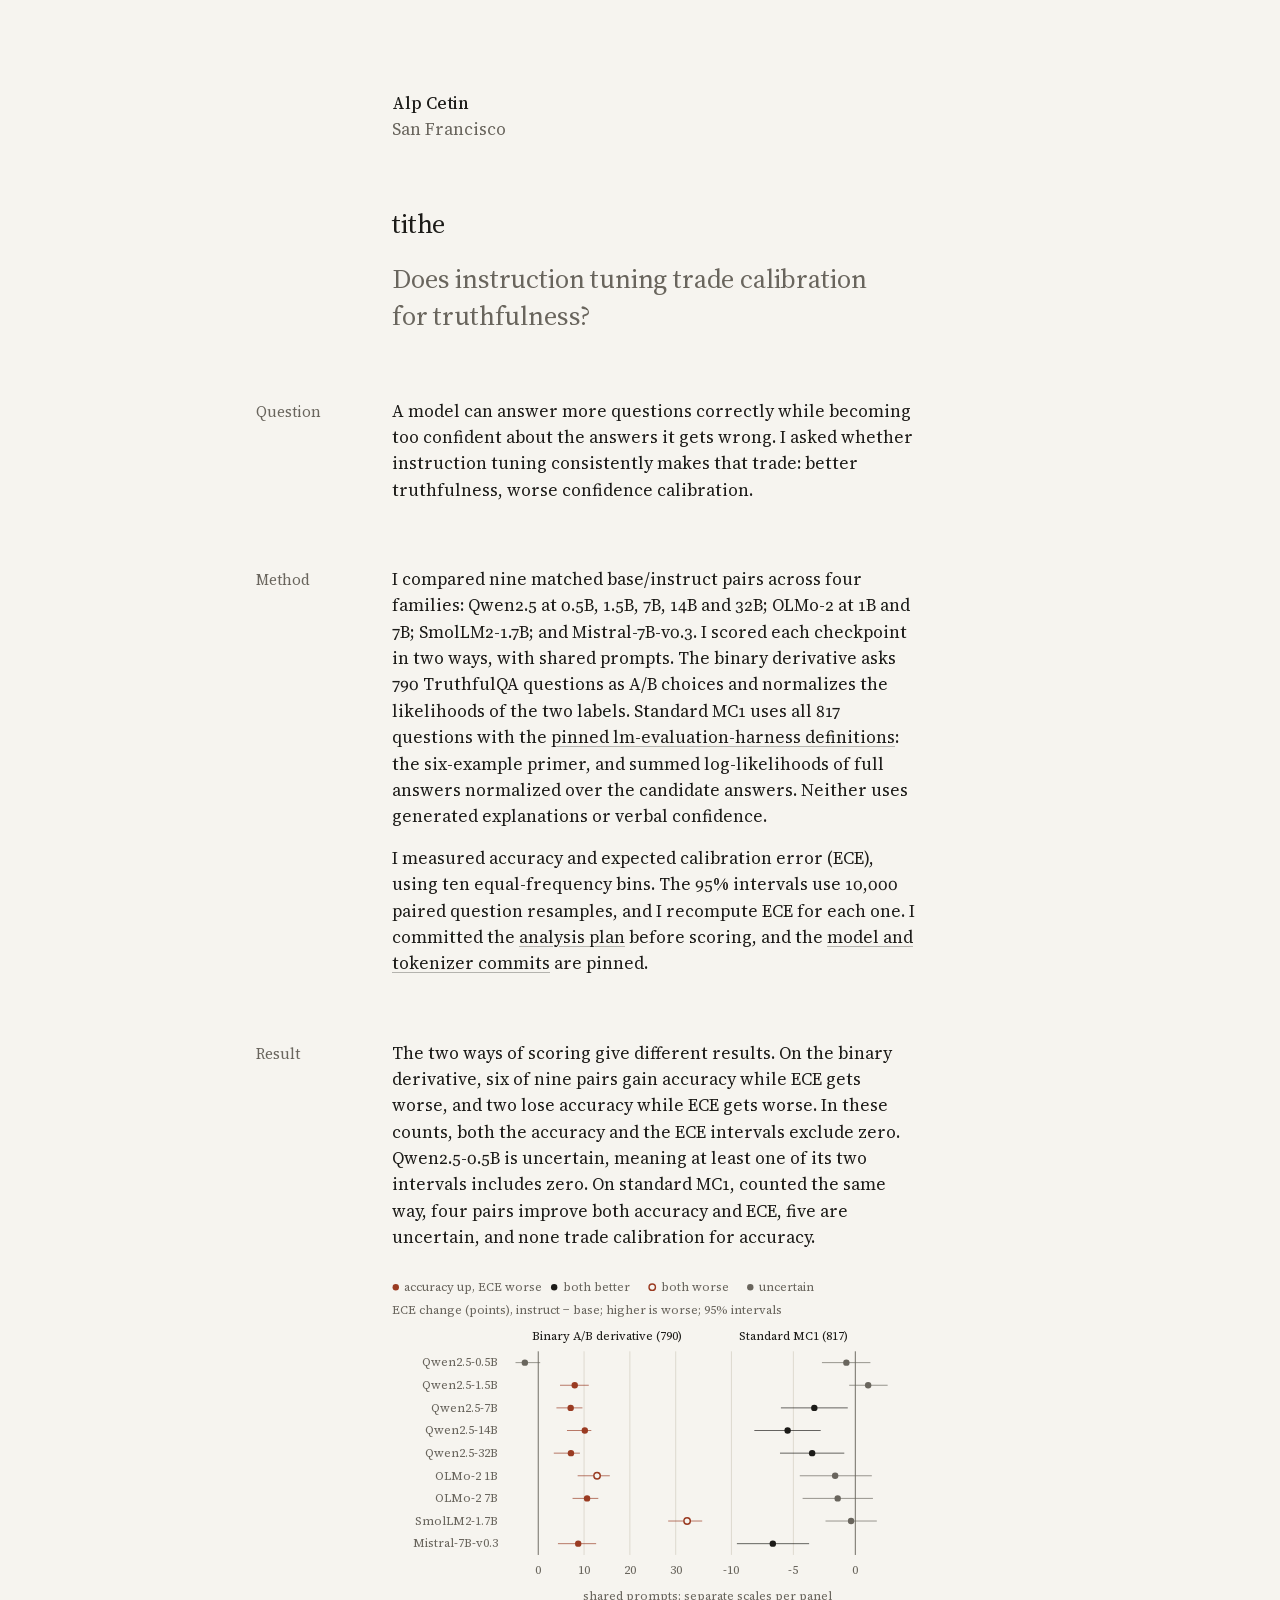
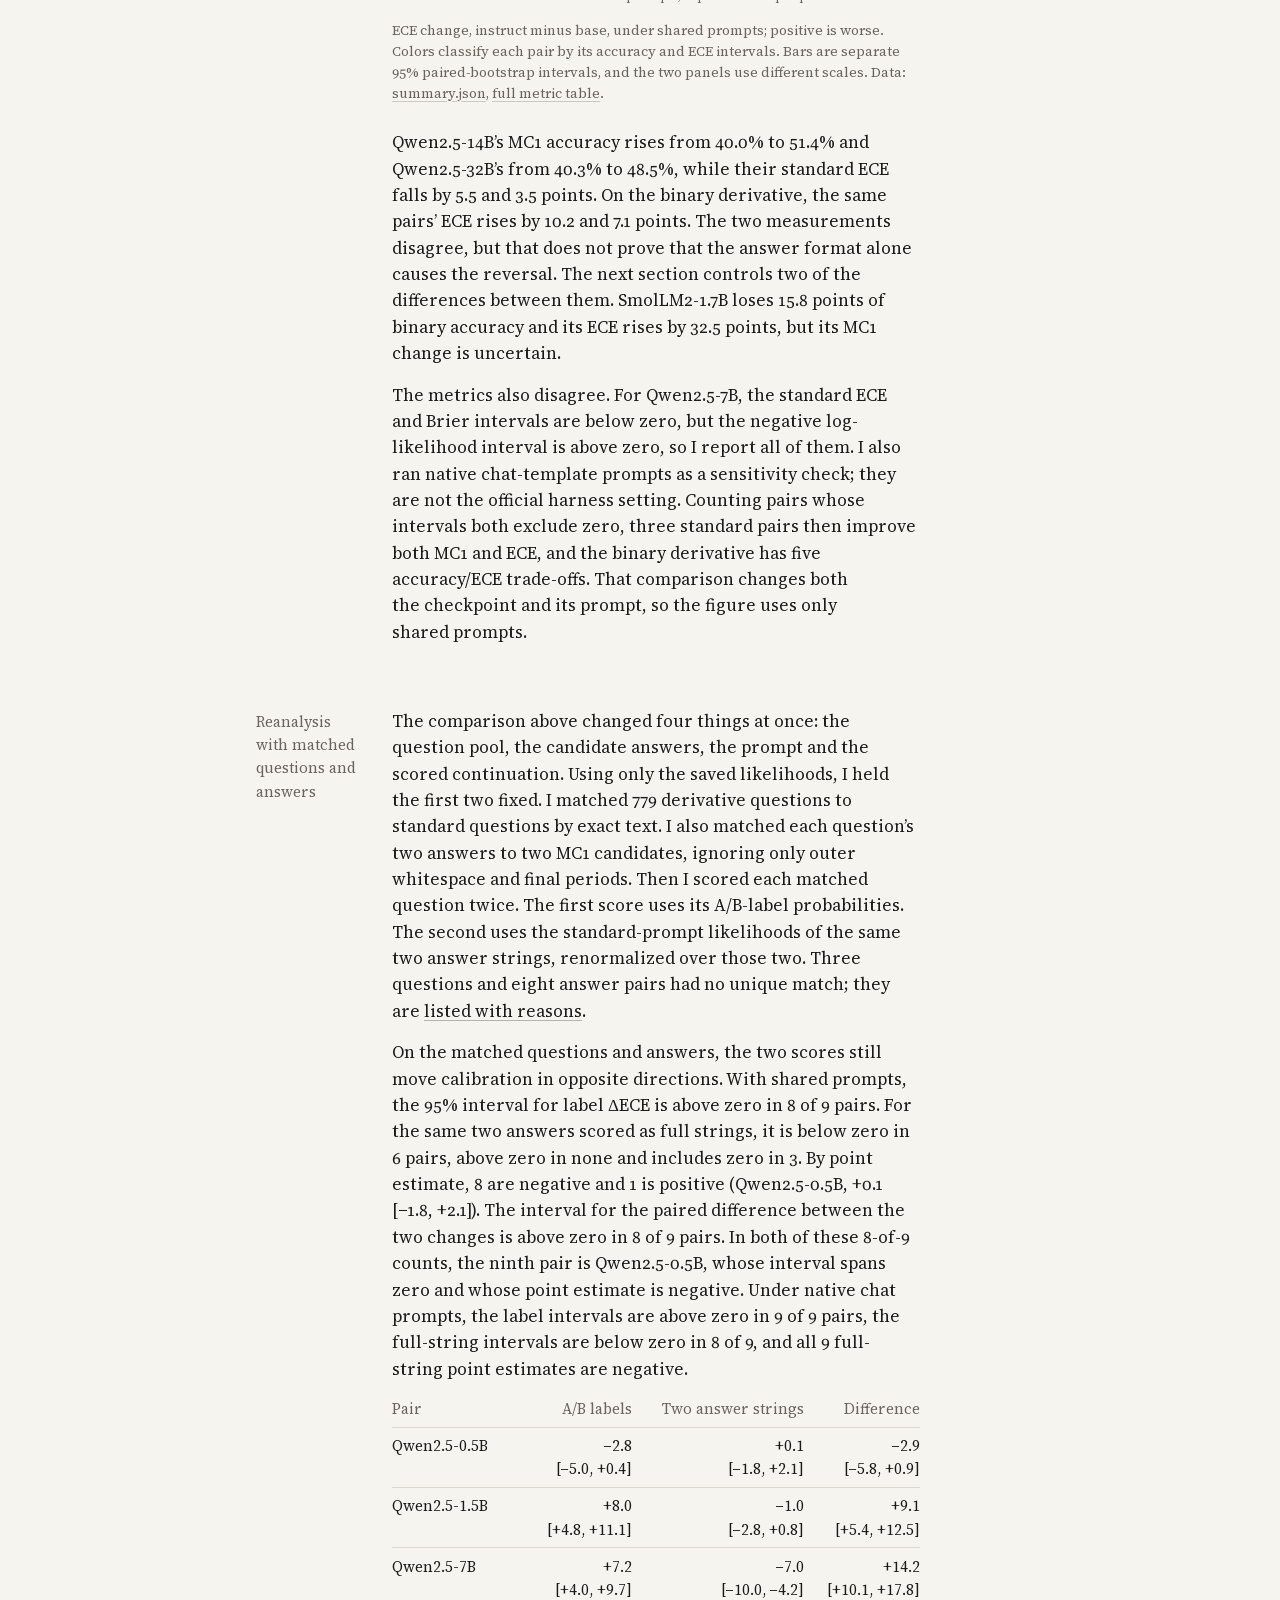
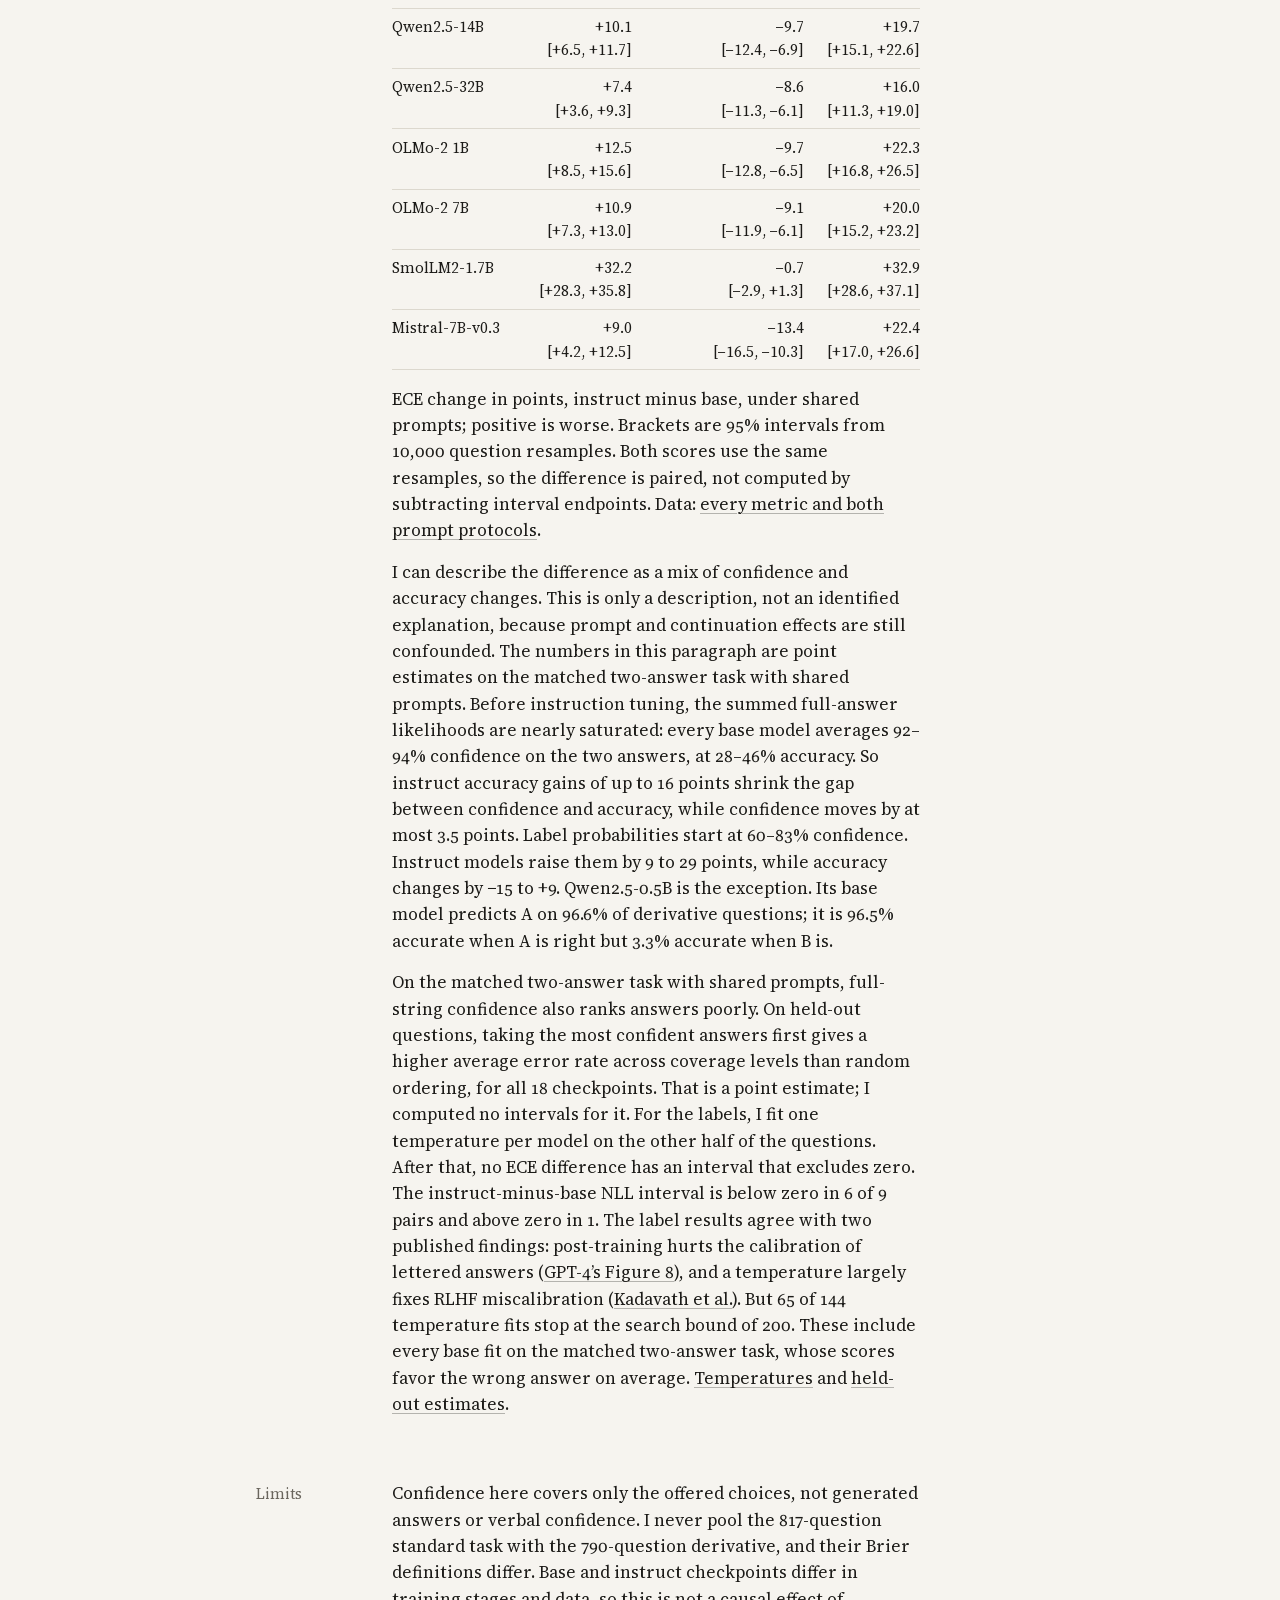
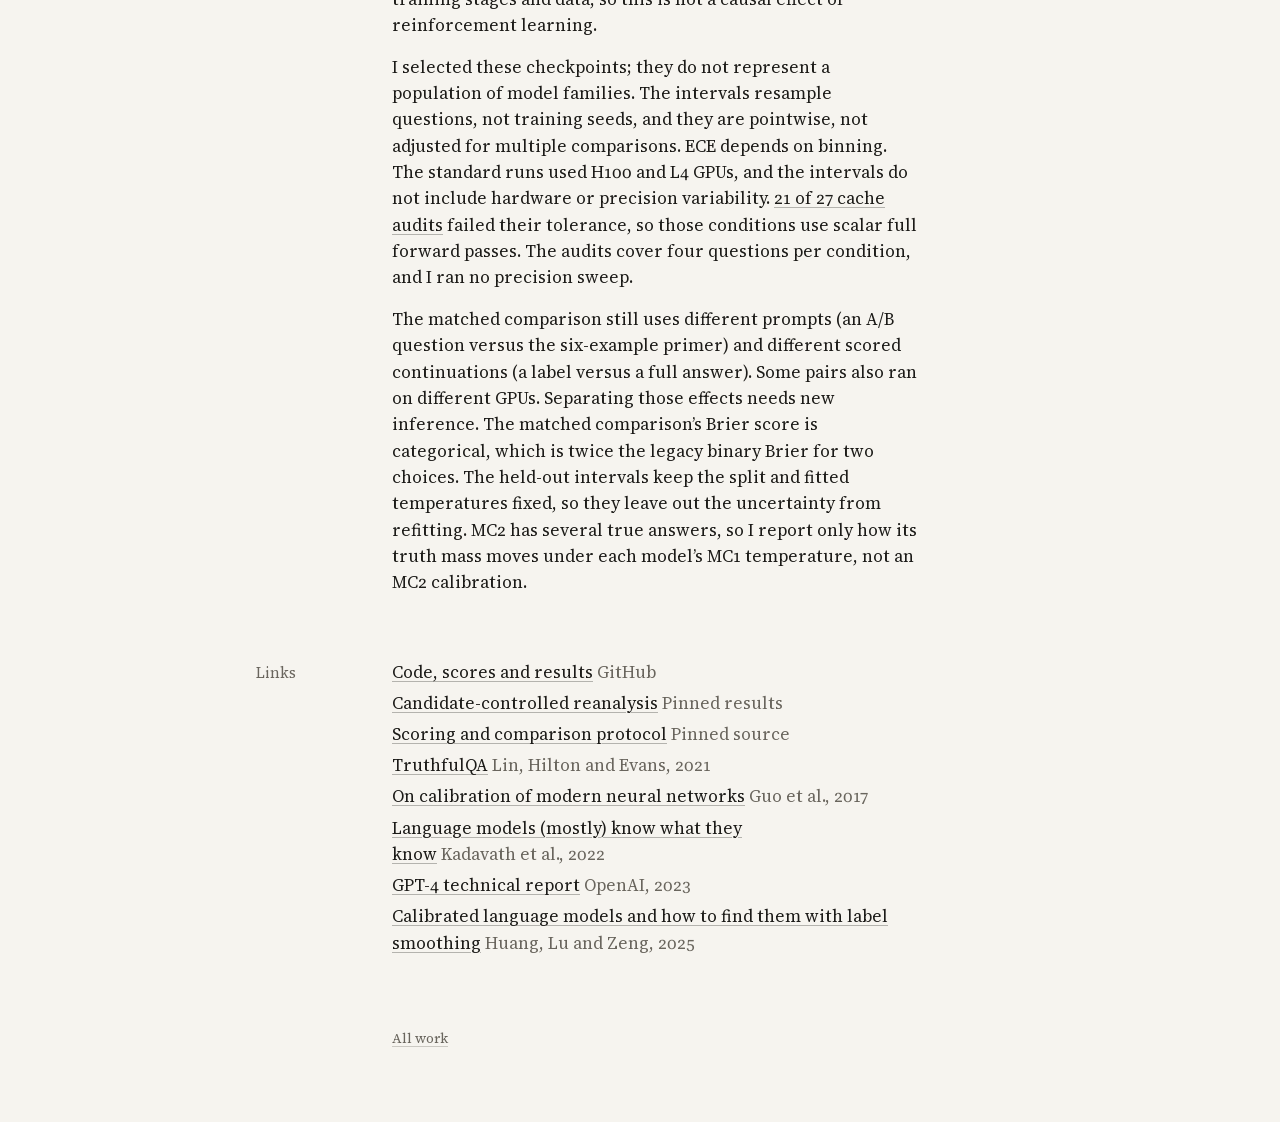
==== commit 0de388c4: "Restore dropped counts and conditional wording" ====
--- a/projects/alignmenttax/index.html
+++ b/projects/alignmenttax/index.html
@@ -63,7 +63,7 @@
           <figcaption>ECE change, instruct minus base, under shared prompts; positive is worse. Colors classify each pair by its accuracy and ECE intervals. Bars are separate 95% paired-bootstrap intervals, and the two panels use different scales. Data: <a href="https://github.com/mottopanikeiku/tithe/blob/61b0ffb6890ca7f53b3e37b117b28167f57b8e88/results/day_scale/analysis/summary.json">summary.json</a>, <a href="https://github.com/mottopanikeiku/tithe/blob/61b0ffb6890ca7f53b3e37b117b28167f57b8e88/results/day_scale/analysis/summary.csv">full metric table</a>.</figcaption>
         </figure>
         <p>Qwen2.5-14B’s MC1 accuracy rises from 40.0% to 51.4% and Qwen2.5-32B’s from 40.3% to 48.5%, while their standard ECE falls by 5.5 and 3.5 points. On the binary derivative, the same pairs’ ECE rises by 10.2 and 7.1 points. The two measurements disagree, but that does not prove that the answer format alone causes the reversal. The next section controls two of the differences between them. SmolLM2-1.7B loses 15.8 points of binary accuracy and its ECE rises by 32.5 points, but its MC1 change is uncertain.</p>
-        <p>The metrics can also disagree. For Qwen2.5-7B, the standard ECE and Brier intervals are below zero, but the negative log-likelihood interval is above zero, so I report all of them. I also ran native chat-template prompts as a sensitivity check; they are not the official harness setting. Counting pairs whose intervals both exclude zero, three standard pairs then improve both MC1 and ECE, and the binary derivative has five accuracy/ECE trade-offs. That comparison changes both the checkpoint and its prompt, so the figure uses only shared prompts.</p>
+        <p>The metrics also disagree. For Qwen2.5-7B, the standard ECE and Brier intervals are below zero, but the negative log-likelihood interval is above zero, so I report all of them. I also ran native chat-template prompts as a sensitivity check; they are not the official harness setting. Counting pairs whose intervals both exclude zero, three standard pairs then improve both MC1 and ECE, and the binary derivative has five accuracy/ECE trade-offs. That comparison changes both the checkpoint and its prompt, so the figure uses only shared prompts.</p>
       </div>
     </section>
 
